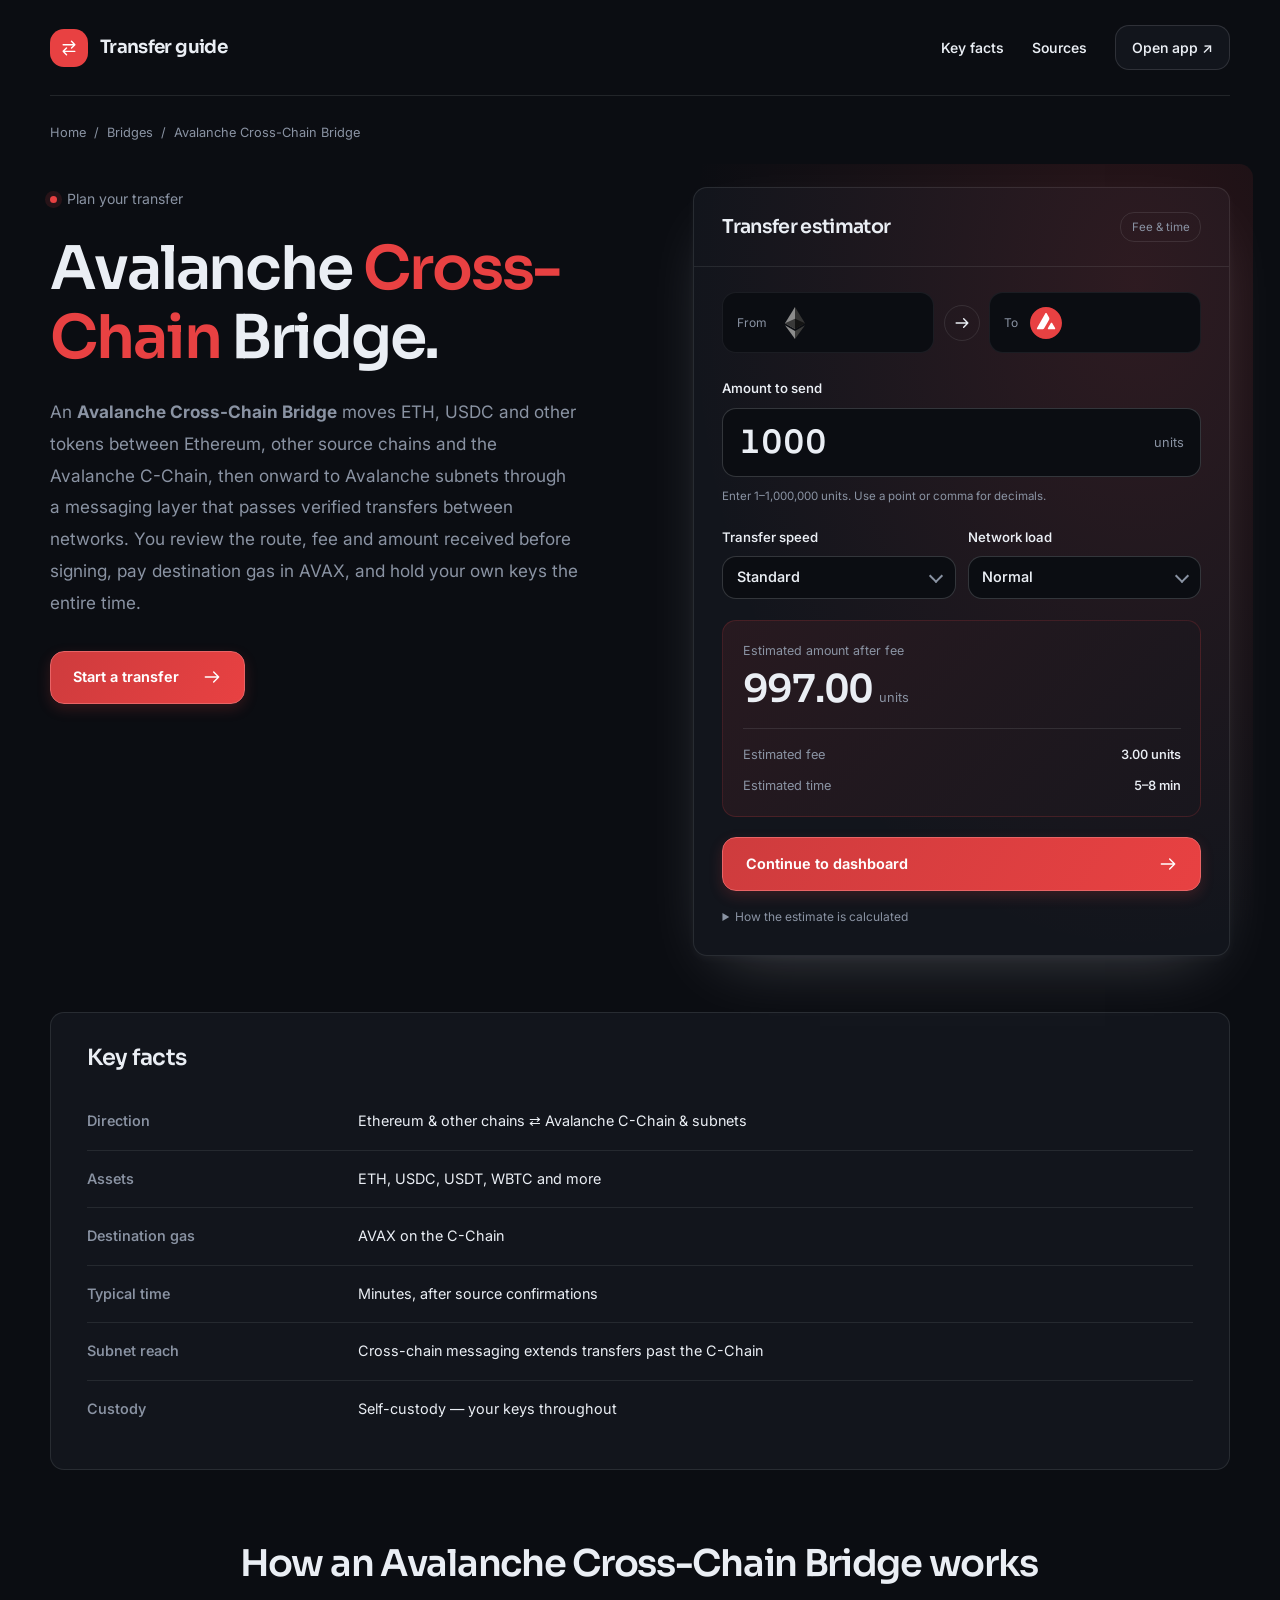
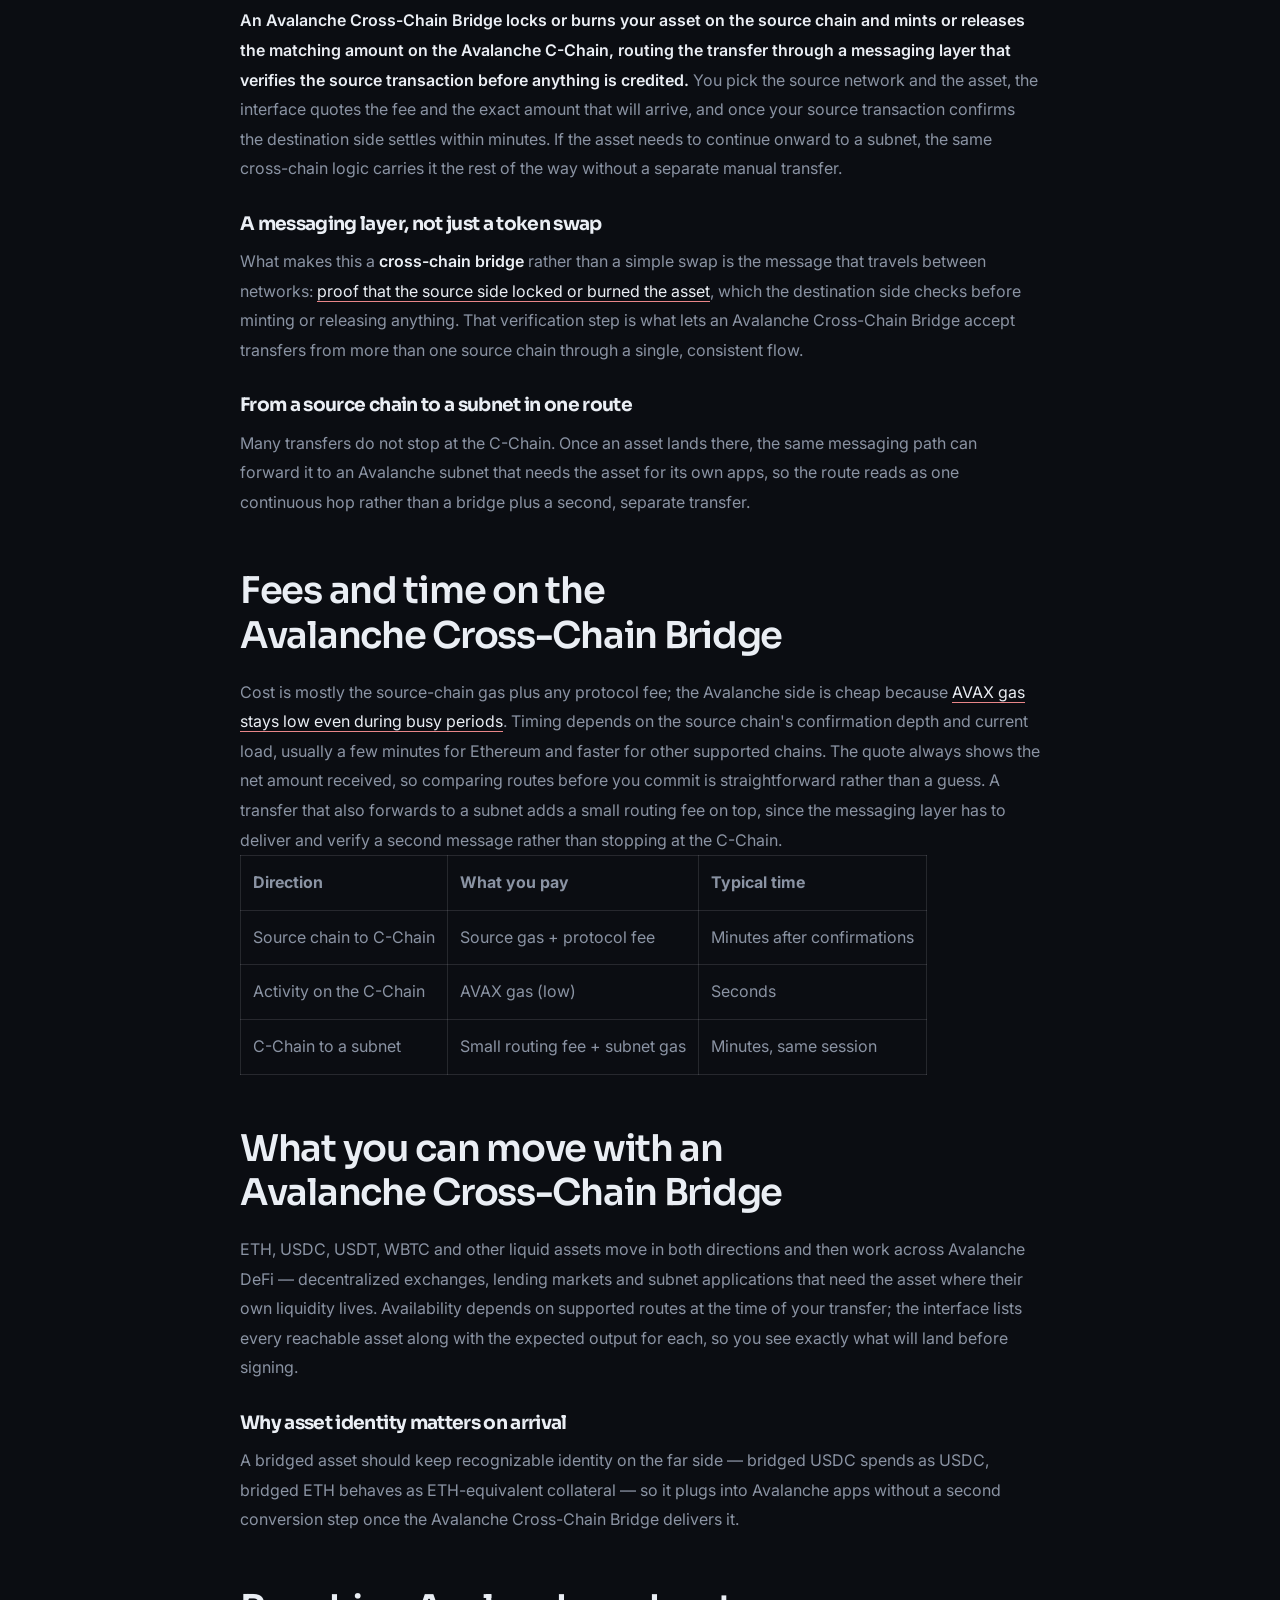
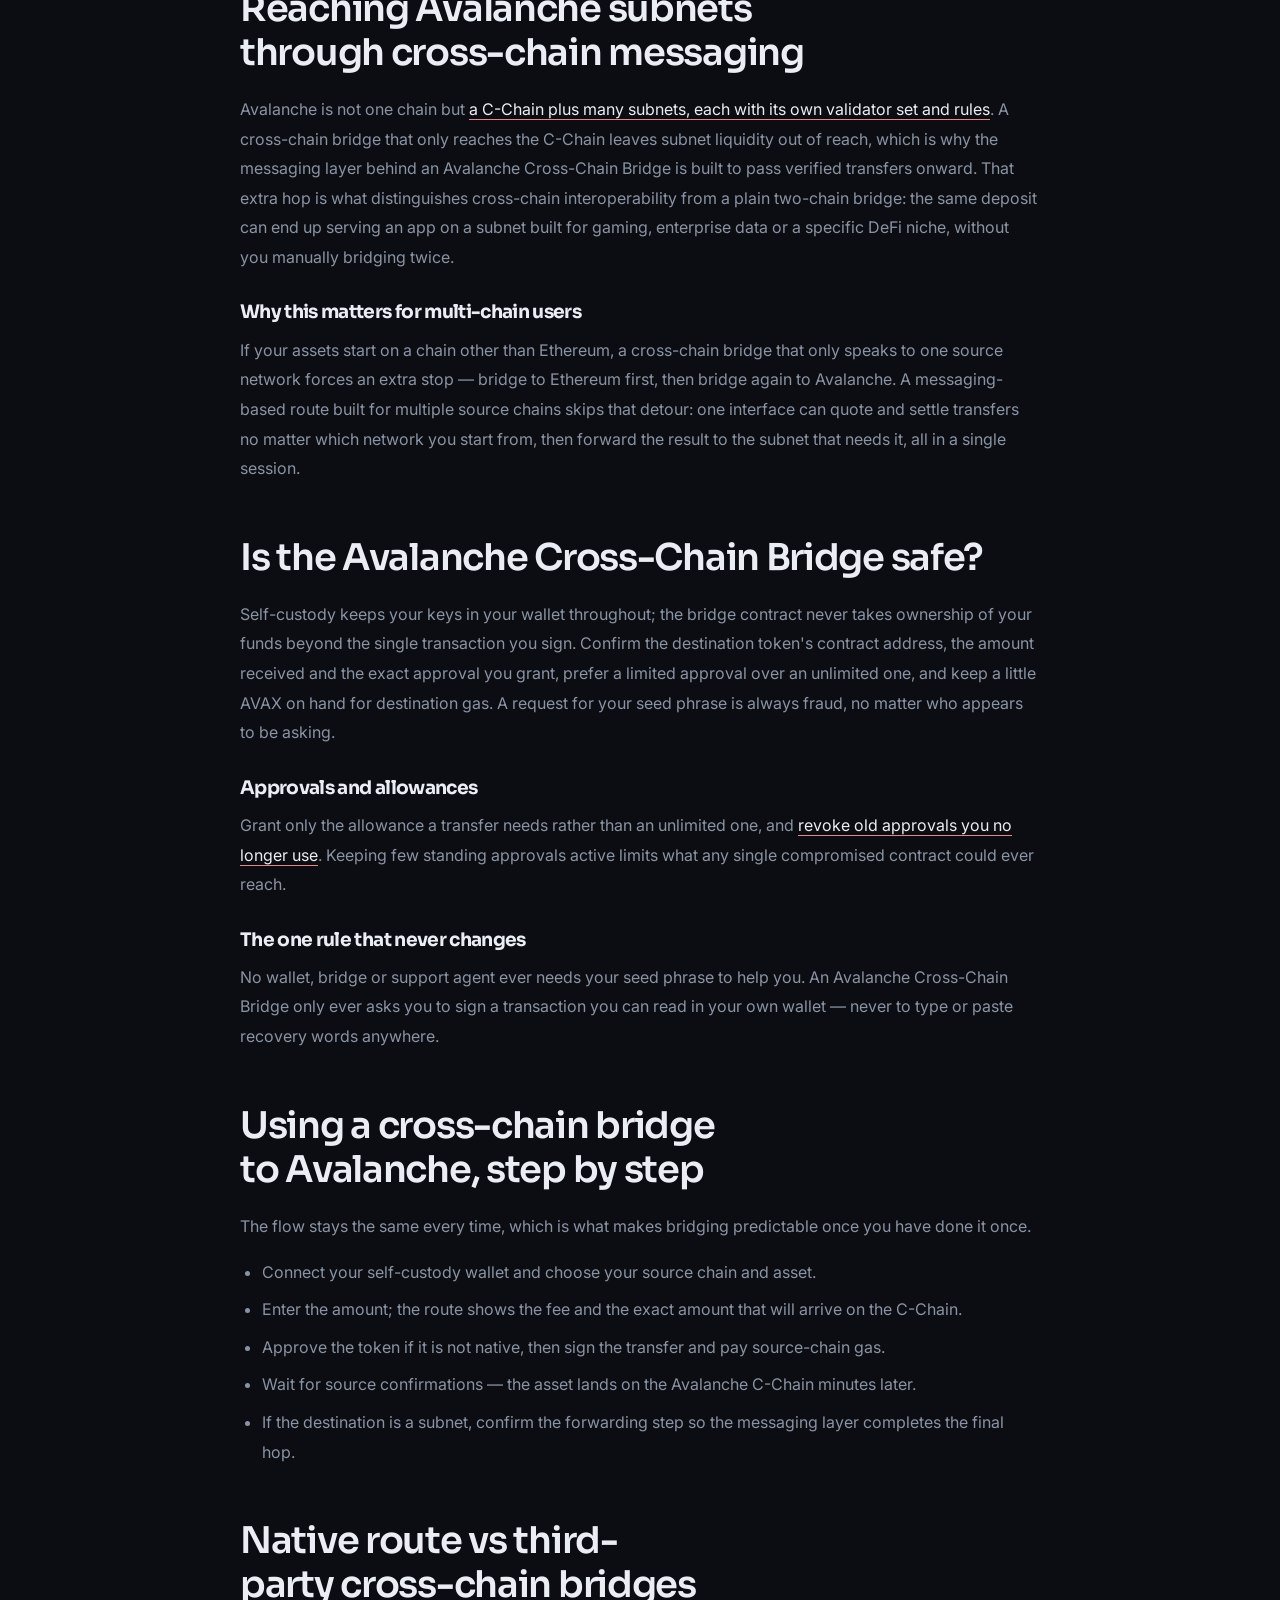
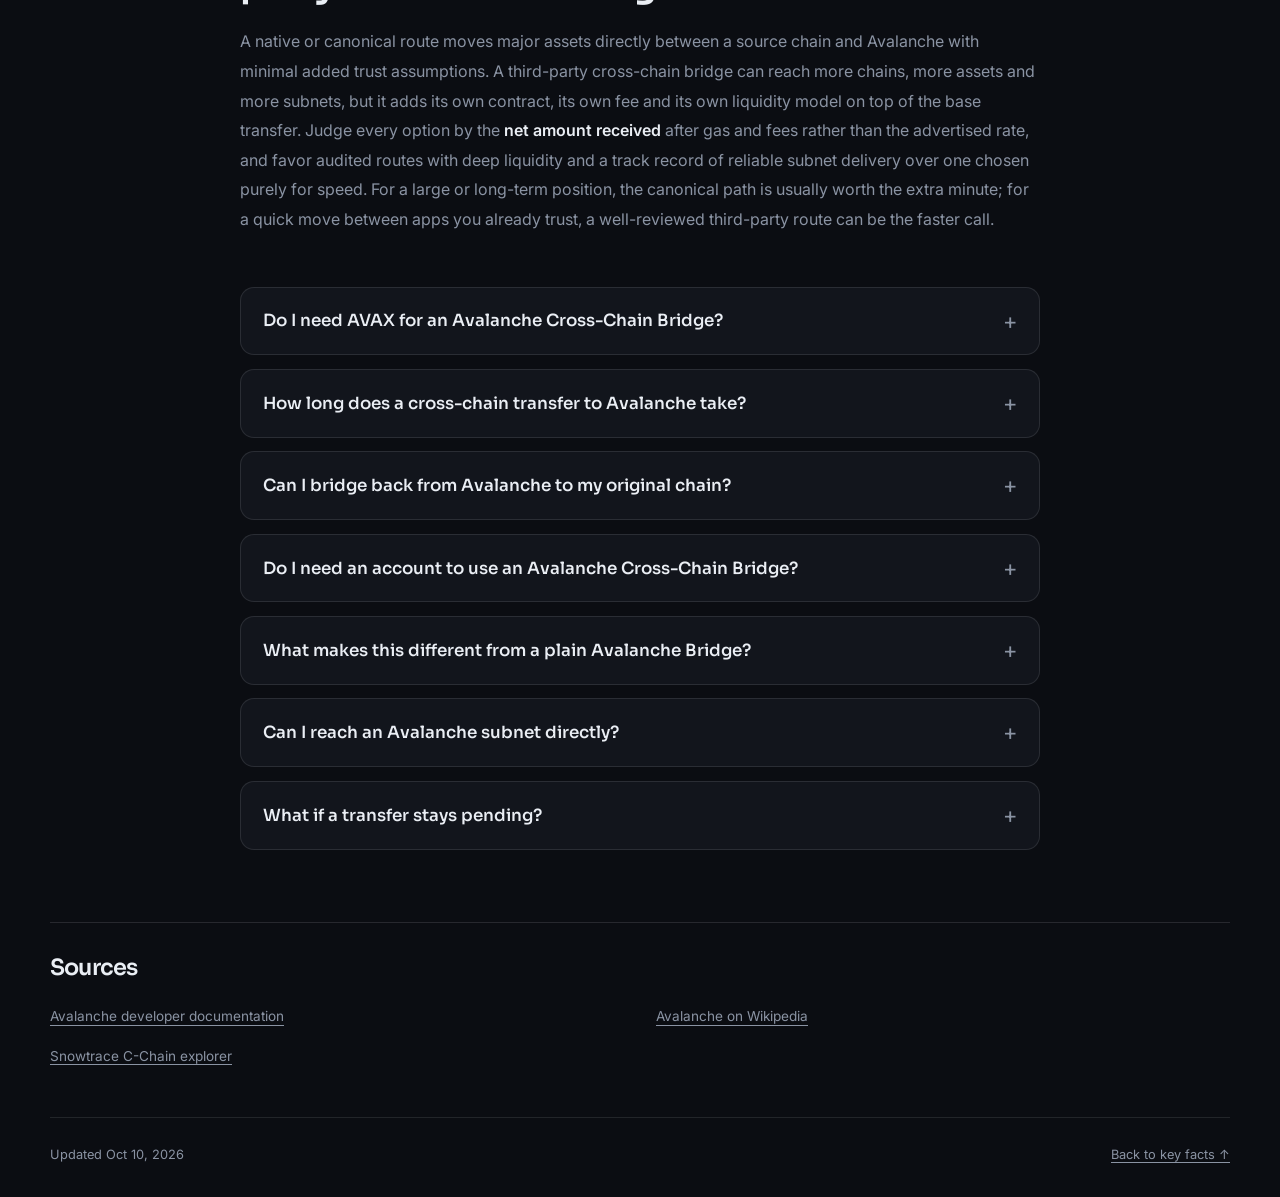
==== index.html @ e338bb6f "Compact hero/widget; lowercase canonical" ====
<!doctype html>
<html lang="en">
<head>
<meta charset="utf-8">
<meta name="viewport" content="width=device-width, initial-scale=1">
<title>Avalanche Cross-Chain Bridge — Move Assets In & Out</title>
<meta name="description" content="Use an Avalanche Cross-Chain Bridge to move ETH, USDC and tokens between Ethereum and the Avalanche C-Chain. Check the route, fee and amount received before you sign, and keep your own keys.">
<link rel="canonical" href="https://avalanche-cross-chain-bridge.github.io/">
<meta property="og:type" content="website">
<meta property="og:title" content="Avalanche Cross-Chain Bridge">
<meta property="og:description" content="Use an Avalanche Cross-Chain Bridge to move ETH, USDC and tokens between Ethereum and the Avalanche C-Chain. Check the route, fee and amount received before you sign, and keep your own keys.">
<meta property="og:url" content="https://avalanche-cross-chain-bridge.github.io/">
<meta property="og:image" content="https://avalanche-cross-chain-bridge.github.io/og.png">
<meta name="twitter:card" content="summary_large_image">
<meta name="twitter:title" content="Avalanche Cross-Chain Bridge">
<meta name="twitter:description" content="Use an Avalanche Cross-Chain Bridge to move ETH, USDC and tokens between Ethereum and the Avalanche C-Chain. Check the route, fee and amount received before you sign, and keep your own keys.">
<meta name="twitter:image" content="https://avalanche-cross-chain-bridge.github.io/og.png">
<link rel="preconnect" href="https://fonts.googleapis.com"><link rel="preconnect" href="https://fonts.gstatic.com" crossorigin><link rel="stylesheet" href="https://fonts.googleapis.com/css2?family=Inter:wght@400;500;600;700&family=Sora:wght@500;600;700&display=swap">
<script type="application/ld+json">{"@context": "https://schema.org", "@graph": [{"@type": "WebSite", "@id": "https://avalanche-cross-chain-bridge.github.io/#website", "url": "https://avalanche-cross-chain-bridge.github.io/", "name": "Avalanche Cross-Chain Bridge — Move Assets In & Out"}, {"@type": "WebPage", "@id": "https://avalanche-cross-chain-bridge.github.io/#webpage", "url": "https://avalanche-cross-chain-bridge.github.io/", "name": "Avalanche Cross-Chain Bridge — Move Assets In & Out", "isPartOf": {"@id": "https://avalanche-cross-chain-bridge.github.io/#website"}, "description": "Use an Avalanche Cross-Chain Bridge to move ETH, USDC and tokens between Ethereum and the Avalanche C-Chain. Check the route, fee and amount received before you sign, and keep your own keys.", "datePublished": "2026-10-10", "dateModified": "2026-10-10"}, {"@type": "SoftwareApplication", "name": "Avalanche Cross-Chain Bridge", "applicationCategory": "FinanceApplication", "operatingSystem": "Web", "offers": {"@type": "Offer", "price": "0", "priceCurrency": "USD"}}, {"@type": "BreadcrumbList", "itemListElement": [{"@type": "ListItem", "position": 1, "name": "Home", "item": "https://avalanche-cross-chain-bridge.github.io/"}, {"@type": "ListItem", "position": 2, "name": "Bridges"}, {"@type": "ListItem", "position": 3, "name": "Avalanche Cross-Chain Bridge"}]}, {"@type": "FAQPage", "mainEntity": [{"@type": "Question", "name": "Do I need AVAX for an Avalanche Cross-Chain Bridge?", "acceptedAnswer": {"@type": "Answer", "text": "You pay source-chain gas to send the transfer, and you need a small amount of AVAX on the C-Chain to move or use assets once they arrive. Keep enough for a few transactions rather than just one."}}, {"@type": "Question", "name": "How long does a cross-chain transfer to Avalanche take?", "acceptedAnswer": {"@type": "Answer", "text": "Usually minutes, once your source transaction gets enough confirmations; a busier source network or a subnet forwarding step can add a little more time. The quote shown before you sign reflects current conditions."}}, {"@type": "Question", "name": "Can I bridge back from Avalanche to my original chain?", "acceptedAnswer": {"@type": "Answer", "text": "Yes, the route works both ways. You pay C-Chain gas in AVAX to send and the destination chain's gas to receive, and the same quote-before-you-sign flow applies in reverse."}}, {"@type": "Question", "name": "Do I need an account to use an Avalanche Cross-Chain Bridge?", "acceptedAnswer": {"@type": "Answer", "text": "No. You connect a self-custody wallet and bridge on-chain, with no sign-up and no custody handed to anyone else."}}, {"@type": "Question", "name": "What makes this different from a plain Avalanche Bridge?", "acceptedAnswer": {"@type": "Answer", "text": "A cross-chain bridge is built around a messaging layer that can accept transfers from more than one source chain and forward assets onward to Avalanche subnets, not just move value between two fixed networks. That extra reach is the whole point of calling it cross-chain rather than a single-route bridge."}}, {"@type": "Question", "name": "Can I reach an Avalanche subnet directly?", "acceptedAnswer": {"@type": "Answer", "text": "Many routes forward a transfer from the C-Chain to a subnet as part of the same flow, so you confirm one extra step rather than running a second manual bridge."}}, {"@type": "Question", "name": "What if a transfer stays pending?", "acceptedAnswer": {"@type": "Answer", "text": "Pending transfers usually clear once the source or destination network is less busy. A reverted source transaction leaves your assets intact, minus the gas spent on the attempt."}}]}]}</script>
<style>
:root{--bg:#0B0D12;--surface:#12151C;--text:#EAEEF4;--muted:#8A93A3;--accent:#E84142;--accent-ink:#FFFFFF;--radius:14px;--display:"Sora";--body:"Inter"}
*{box-sizing:border-box}
html{scroll-behavior:smooth;scroll-padding-top:2rem}
body{margin:0;background:var(--bg);color:var(--text);font:400 1rem/1.7 var(--body);-webkit-font-smoothing:antialiased}
::selection{background:var(--accent);color:var(--accent-ink)}
a{color:var(--text);text-underline-offset:.22em;text-decoration-thickness:1px}
a:hover{color:var(--accent)}
a,input,summary{touch-action:manipulation}
:focus-visible{outline:3px solid var(--accent);outline-offset:5px}
img,svg{max-width:100%;vertical-align:middle}
img{height:auto}
h1,h2,h3,h4,h5,h6{font-family:var(--display);line-height:1.15;letter-spacing:-.035em;text-wrap:balance}
p{margin:0 0 1.25rem}
.c09c941{width:min(1180px,calc(100% - 4rem));margin-inline:auto}
.c7547ac{position:absolute;top:1rem;left:1rem;transform:translateY(-180%);z-index:5;padding:.65rem 1rem;background:var(--surface);border-radius:var(--radius)}
.c7547ac:focus{transform:translateY(0)}
.c1b0399{min-height:96px;display:flex;align-items:center;justify-content:space-between;gap:2rem;border-bottom:1px solid color-mix(in srgb,var(--text) 10%,transparent)}
.c67bca5{display:flex;align-items:center;gap:.75rem;font:650 1.15rem/1.2 var(--display);letter-spacing:-.035em}
.c945026{display:grid;place-items:center;width:38px;height:38px;background:var(--accent);color:var(--accent-ink);border-radius:var(--radius)}
.c6faf3d{width:20px;height:20px;fill:none;stroke:var(--text);stroke-width:1.7;stroke-linecap:round;stroke-linejoin:round;flex-shrink:0}
.c945026 .c6faf3d,.c8cf4fd .c6faf3d{stroke:var(--accent-ink)}
.c9ded87{display:flex;align-items:center;gap:1.75rem;font-size:.875rem;font-weight:550}
.c9ded87 a{text-decoration:none}
.c9ded87 .cfde2f3{padding:.6rem 1rem;background:var(--surface);border:1px solid color-mix(in srgb,var(--text) 13%,transparent);border-radius:var(--radius)}
.c38a55f{padding-block:1.6rem .5rem;font-size:.8rem;color:var(--muted);overflow-wrap:anywhere}
.cbafe44{display:flex;flex-wrap:wrap;align-items:center;gap:.5rem;list-style:none;padding:0;margin:0;color:var(--muted)}
.cbafe44 a{color:var(--muted);text-decoration:none}
.cbafe44 a:hover{color:var(--text);text-decoration:underline}
.cf238bf{display:grid;grid-template-columns:minmax(0,1.08fr) minmax(0,1fr);gap:clamp(1.75rem,5vw,4rem);align-items:start;padding-block:2.25rem 3.5rem}
.c9c1772{min-width:0}
.cb7fb77{display:flex;align-items:center;gap:.6rem;margin-bottom:1.4rem;color:var(--muted);font-size:.875rem}
.cb7fb77::before{content:"";width:7px;height:7px;border-radius:50%;background:var(--accent);box-shadow:0 0 0 5px color-mix(in srgb,var(--accent) 12%,transparent)}
h1{font-size:clamp(2.65rem,4.7vw,4.7rem);font-weight:600;margin:0 0 1.5rem;overflow-wrap:anywhere}
h1 em{font-style:normal;color:var(--accent)}
.cbf9d41{font-size:1.075rem;line-height:1.85;color:var(--muted);max-width:48ch;margin-bottom:2rem}
.c8cf4fd{display:inline-flex;align-items:center;justify-content:center;gap:1.4rem;min-height:52px;padding:.85rem 1.4rem;background:linear-gradient(120deg,color-mix(in srgb,var(--accent) 88%,var(--surface)),var(--accent));color:var(--accent-ink);font-weight:650;font-size:.9rem;text-decoration:none;border:1px solid color-mix(in srgb,var(--accent) 80%,var(--text));border-radius:var(--radius);box-shadow:0 5px 14px color-mix(in srgb,var(--accent) 18%,transparent);transition:transform .18s ease,box-shadow .18s ease}
.c8cf4fd:hover{color:var(--accent-ink);transform:translateY(-2px);box-shadow:0 9px 24px color-mix(in srgb,var(--accent) 25%,transparent)}
.c84e44d{position:relative;isolation:isolate;min-width:0;background:var(--surface);border:1px solid color-mix(in srgb,var(--text) 10%,transparent);border-radius:var(--radius);box-shadow:0 24px 65px -28px color-mix(in srgb,var(--text) 28%,transparent),0 3px 10px color-mix(in srgb,var(--text) 4%,transparent)}
.c84e44d::before{content:"";position:absolute;inset:-1.5rem;z-index:-1;pointer-events:none;background:radial-gradient(ellipse at 80% 15%,color-mix(in srgb,var(--accent) 13%,transparent),color-mix(in srgb,var(--accent) 0%,transparent) 68%);border-radius:var(--radius)}
.c34610c{display:flex;align-items:center;justify-content:space-between;gap:1rem;padding:1.5rem 1.75rem;border-bottom:1px solid color-mix(in srgb,var(--text) 9%,transparent)}
.c34610c h2{font-size:1.2rem;font-weight:600;margin:0}
.cb459c3{font-size:.72rem;line-height:1.4;color:var(--muted);padding:.35rem .65rem;border:1px solid color-mix(in srgb,var(--text) 10%,transparent);border-radius:var(--radius)}
.c2f25b3{padding:1.6rem 1.75rem 1.75rem}
.c9b7ddc{display:grid;grid-template-columns:minmax(0,1fr) 36px minmax(0,1fr);align-items:center;gap:.6rem;margin-bottom:1.5rem}
.cf32781{min-width:0;display:flex;align-items:center;gap:.75rem;padding:.85rem;background:var(--bg);border:1px solid color-mix(in srgb,var(--text) 7%,transparent);border-radius:var(--radius)}
.ce27f84{font-size:.75rem;color:var(--muted)}
.c58532b{display:flex;align-items:center;justify-content:center;min-width:0;overflow-wrap:anywhere;line-height:1.25;font-size:.8rem}
.c58532b img,.c58532b svg{width:32px;max-height:32px;object-fit:contain}
.c2e099f{display:grid;place-items:center;height:36px;border:1px solid color-mix(in srgb,var(--text) 10%,transparent);border-radius:50%}
.cc56ca4{display:block;margin-bottom:.5rem;font-size:.825rem;font-weight:550}
.ca39f1f{display:grid;grid-template-columns:1fr 1fr;gap:.75rem;margin:0 0 1.3rem}
.c7fe9a4{min-width:0}
.c112de6{position:relative}
.c112de6::after{content:"";position:absolute;right:.9rem;top:50%;width:.5rem;height:.5rem;border-right:2px solid var(--muted);border-bottom:2px solid var(--muted);transform:translateY(-70%) rotate(45deg);pointer-events:none}
.c6711f0{width:100%;padding:.7rem 2rem .7rem .85rem;background:var(--bg);color:var(--text);border:1px solid color-mix(in srgb,var(--text) 18%,transparent);border-radius:var(--radius);font:550 .9rem/1.3 var(--body);appearance:none;-webkit-appearance:none;cursor:pointer}
.c6711f0:focus-visible{border-color:var(--accent);outline:none;box-shadow:0 0 0 3px color-mix(in srgb,var(--accent) 13%,transparent)}
.c899521{display:flex;align-items:center;gap:.5rem;padding:.8rem 1rem;background:var(--bg);border:1px solid color-mix(in srgb,var(--text) 18%,transparent);border-radius:var(--radius)}
.c899521:focus-within{border-color:var(--accent);box-shadow:0 0 0 3px color-mix(in srgb,var(--accent) 13%,transparent)}
.c899521 input{width:100%;min-width:0;padding:0;border:0;outline:none;background:var(--bg);color:var(--text);font:550 2rem/1.3 var(--display);font-variant-numeric:tabular-nums}
.c899521 input::placeholder{color:var(--muted)}
.c9a010f{font-size:.8rem;color:var(--muted)}
.c7da32b{font-size:.72rem;line-height:1.6;color:var(--muted);margin:.6rem 0 1.3rem}
.c6e0a4b{font-size:.8rem;color:var(--text);margin:.6rem 0}
[hidden]{display:none!important}
.ccf48ef{padding:1.2rem;background:linear-gradient(135deg,color-mix(in srgb,var(--accent) 10%,var(--surface)),color-mix(in srgb,var(--accent) 3%,var(--surface)));border:1px solid color-mix(in srgb,var(--accent) 18%,transparent);border-radius:var(--radius)}
.ce50fc1{display:block;color:var(--muted);font-size:.78rem;margin-bottom:.3rem}
.c5e22b4{display:block;font:600 clamp(1.9rem,3vw,2.6rem)/1.2 var(--display);letter-spacing:-.045em;font-variant-numeric:tabular-nums;overflow-wrap:anywhere}
.c44a773{font:400 .8rem/1.5 var(--body);letter-spacing:0;color:var(--muted)}
.cd77cd3{display:grid;gap:.6rem;margin:1rem 0 0;padding-top:.9rem;border-top:1px solid color-mix(in srgb,var(--text) 10%,transparent);font-size:.8rem}
.cd77cd3 div{display:flex;justify-content:space-between;gap:1rem}
.cd77cd3 dt{color:var(--muted)}
.cd77cd3 dd{margin:0;text-align:right;font-weight:550;font-variant-numeric:tabular-nums}
.c84e44d .c8cf4fd{display:flex;width:100%;margin-top:1.25rem;justify-content:space-between}
.c540522{margin-top:1rem;color:var(--muted);font-size:.75rem}
.c540522 summary{cursor:pointer;text-underline-offset:.2em}
.c540522 summary:hover{color:var(--text)}
.c540522 p{margin:.7rem 0 0;line-height:1.7}
.ca9de7d{padding:2rem 2.25rem;background:var(--surface);border:1px solid color-mix(in srgb,var(--text) 10%,transparent);border-radius:var(--radius)}
.c94f163{font-size:1.4rem;font-weight:600;margin:0 0 1.4rem}
.ca0b340{overflow-x:auto}
.cc68d74{width:100%;border-collapse:collapse;text-align:left;font-size:.9rem}
.cc68d74 caption{text-align:left;color:var(--muted);padding-bottom:1rem}
.cc68d74 th,.cc68d74 td{padding:1rem 1.1rem;border-bottom:1px solid color-mix(in srgb,var(--text) 9%,transparent);vertical-align:top;overflow-wrap:anywhere}
.cc68d74 th{font-weight:550;color:var(--muted)}
.cc68d74 th:first-child,.cc68d74 td:first-child{padding-left:0}
.cc68d74 th:last-child,.cc68d74 td:last-child{padding-right:0}
.cc68d74 tbody tr:last-child>*{border-bottom:0}
.cc5d414{width:min(800px,100%);margin:4.5rem auto}
.c579784{margin-bottom:3.25rem;scroll-margin-top:2rem}
.c9ec333{font:600 clamp(1.65rem,3vw,2.3rem)/1.2 var(--display);letter-spacing:-.035em;margin:0 0 1.25rem;text-wrap:balance}
.c3a2d2c{color:var(--muted);font:400 1rem/1.85 var(--body);overflow-wrap:anywhere}
.c3a2d2c h3,.c3a2d2c h4{color:var(--text);margin:1.8rem 0 .8rem}
.c3a2d2c strong{color:var(--text);font-weight:600}
.c3a2d2c a,.cc8ed91 a,.c6a0071 a{text-decoration-color:color-mix(in srgb,var(--accent) 60%,var(--text))}
.c3a2d2c ul,.c3a2d2c ol,.cc8ed91 ul,.cc8ed91 ol{padding-left:1.4rem}
.c3a2d2c li+li,.cc8ed91 li+li{margin-top:.5rem}
.c3a2d2c blockquote{margin:1.8rem 0;padding:.3rem 0 .3rem 1.25rem;border-left:3px solid var(--accent);color:var(--text)}
.c3a2d2c blockquote p:last-child{margin-bottom:0}
.c3a2d2c table{display:block;max-width:100%;overflow-x:auto;border-collapse:collapse}
.c3a2d2c th,.c3a2d2c td{padding:.75rem;border:1px solid color-mix(in srgb,var(--text) 12%,transparent);text-align:left}
.c3a2d2c code,.c3a2d2c pre{font-family:var(--body);background:var(--surface);border-radius:var(--radius)}
.c3a2d2c pre{padding:1rem;overflow-x:auto}
.c93191c{margin:.85rem 0;background:var(--surface);border:1px solid color-mix(in srgb,var(--text) 11%,transparent);border-radius:var(--radius);overflow:hidden}
.cce2b01{position:relative;list-style:none;cursor:pointer;padding:1.3rem 3.8rem 1.3rem 1.4rem;font:550 1.05rem/1.5 var(--display);color:var(--text)}
.cce2b01::-webkit-details-marker{display:none}
.cce2b01::after{content:"+";position:absolute;right:1.4rem;top:1.25rem;font:400 1.4rem/1.2 var(--body);color:var(--muted)}
.c93191c[open]>.cce2b01::after{content:"−"}
.c93191c[open]{border-color:color-mix(in srgb,var(--accent) 40%,transparent)}
.cce2b01:focus-visible{outline-offset:-5px}
.cc8ed91{padding:0 1.4rem 1.4rem;color:var(--muted);font-size:.95rem;line-height:1.8;overflow-wrap:anywhere}
.cc8ed91 p:last-child{margin-bottom:0}
.c8f19fc{padding:2rem 0 3rem;border-top:1px solid color-mix(in srgb,var(--text) 12%,transparent)}
.c4692a9{display:grid;grid-template-columns:repeat(2,minmax(0,1fr));gap:.75rem 2rem;list-style:none;padding:0;margin:0}
.c6a0071{font-size:.85rem;color:var(--muted);overflow-wrap:anywhere;padding:.65rem 0}
.c6d26d0{display:flex;align-items:center;justify-content:space-between;gap:1.5rem;padding-block:1.6rem 2rem;border-top:1px solid color-mix(in srgb,var(--text) 10%,transparent);font-size:.8rem;color:var(--muted)}
.c6d26d0 p{margin:0}
.c6d26d0 a{color:var(--muted)}
@media(min-width:1500px){.cf238bf{padding-block:2.75rem 4rem}}
@media(max-width:900px){.cf238bf{gap:2rem}.c34610c,.c2f25b3{padding:1.25rem}.cf32781{padding:.65rem;gap:.5rem}.c9ded87{gap:1rem}}
@media(max-width:760px){.c09c941{width:calc(100% - 2.5rem)}.c1b0399{min-height:80px;gap:1rem}.c9ded87 .c7fd85d{display:none}.cf238bf{grid-template-columns:1fr;padding-block:2.5rem 3rem;gap:2.5rem}.c9c1772{max-width:600px}h1{font-size:clamp(2.6rem,9vw,4rem)}.cbf9d41{max-width:55ch}.c84e44d{width:100%;max-width:520px;justify-self:center}.c84e44d::before{inset:-.75rem}.ca9de7d{padding:1.5rem}.cc5d414{margin-block:3rem}.c4692a9{grid-template-columns:1fr;gap:.25rem}.c6d26d0{align-items:flex-start;flex-direction:column;gap:.6rem}}
@media(max-width:380px){.c09c941{width:calc(100% - 2rem)}.c67bca5{font-size:1rem;gap:.5rem}.c945026{width:30px;height:30px}.c9ded87 .cfde2f3{padding:.55rem .7rem}.c34610c,.c2f25b3{padding:1rem}.c9b7ddc{gap:.4rem;grid-template-columns:minmax(0,1fr) 28px minmax(0,1fr)}.c2e099f{height:28px}.cf32781{flex-direction:column;align-items:flex-start}.ca9de7d{padding:1.1rem}}
@media(prefers-reduced-motion:reduce){html{scroll-behavior:auto}.c8cf4fd{transition:none}}
</style>
</head>
<body>
<a class="c7547ac" href="#content">Skip to content</a>
<div class="c09c941">
<nav class="c1b0399" aria-label="Primary navigation">
<div class="c67bca5"><span class="c945026" aria-hidden="true"><svg class="c6faf3d" viewBox="0 0 24 24"><path d="M5 8h14m-4-4 4 4-4 4M19 16H5m4-4-4 4 4 4"/></svg></span>Transfer guide</div>
<div class="c9ded87"><a class="c7fd85d" href="#key-facts">Key facts</a><a class="c7fd85d" href="#sources">Sources</a><a class="cfde2f3" href="dashboard/">Open app <span aria-hidden="true">↗</span></a></div>
</nav>
<div class="c38a55f"><nav class="cbafe44" aria-label="Breadcrumb"><a href="dashboard/">Home</a> <span>/</span> <span>Bridges</span> <span>/</span> <span>Avalanche Cross-Chain Bridge</span></nav></div>
<header class="cf238bf">
<div class="c9c1772">
<p class="cb7fb77">Plan your transfer</p>
<h1>Avalanche <em>Cross-Chain</em> Bridge.</h1>
<p class="cbf9d41">An <strong>Avalanche Cross-Chain Bridge</strong> moves ETH, USDC and other tokens between Ethereum, other source chains and the Avalanche C-Chain, then onward to Avalanche subnets through a messaging layer that passes verified transfers between networks. You review the route, fee and amount received before signing, pay destination gas in AVAX, and hold your own keys the entire time.</p>
<a class="c8cf4fd" href="dashboard/">Start a transfer <svg class="c6faf3d" viewBox="0 0 24 24" aria-hidden="true"><path d="M4 12h16m-6-6 6 6-6 6"/></svg></a>
</div>
<aside class="c84e44d" aria-labelledby="estimator-title">
<div class="c34610c"><h2 id="estimator-title">Transfer estimator</h2><span class="cb459c3">Fee &amp; time</span></div>
<div class="c2f25b3">
<div class="c9b7ddc">
<div class="cf32781"><span class="ce27f84">From</span><div class="c58532b"><img src="assets/tokens/eth.svg" alt="Ethereum" width="28" height="28"></div></div>
<span class="c2e099f" aria-hidden="true"><svg class="c6faf3d" viewBox="0 0 24 24"><path d="M5 12h14m-5-5 5 5-5 5"/></svg></span>
<div class="cf32781"><span class="ce27f84">To</span><div class="c58532b"><img src="assets/tokens/avalanche.svg" alt="Avalanche" width="28" height="28"></div></div>
</div>
<label class="cc56ca4" for="amount">Amount to send</label>
<div class="c899521"><input id="amount" type="text" inputmode="decimal" value="1000" maxlength="20" autocomplete="off" spellcheck="false" aria-describedby="amount-help amount-error"><span class="c9a010f">units</span></div>
<p class="c7da32b" id="amount-help">Enter 1–1,000,000 units. Use a point or comma for decimals.</p>
<p class="c6e0a4b" id="amount-error" role="status" hidden></p>
<div class="ca39f1f">
<div class="c7fe9a4"><label class="cc56ca4" for="speed">Transfer speed</label><div class="c112de6"><select id="speed" class="c6711f0"><option value="std">Standard</option><option value="fast">Fast</option><option value="prio">Priority</option></select></div></div>
<div class="c7fe9a4"><label class="cc56ca4" for="load">Network load</label><div class="c112de6"><select id="load" class="c6711f0"><option value="normal">Normal</option><option value="busy">Busy</option></select></div></div>
</div>
<div class="ccf48ef" aria-live="polite" aria-atomic="true">
<span class="ce50fc1">Estimated amount after fee</span>
<div class="c5e22b4"><output id="net" for="amount">—</output> <span class="c44a773">units</span></div>
<dl class="cd77cd3"><div><dt>Estimated fee</dt><dd><output id="fee" for="amount">—</output></dd></div><div><dt>Estimated time</dt><dd><output id="time" for="amount">—</output></dd></div></dl>
</div>
<a class="c8cf4fd" href="dashboard/">Continue to dashboard <svg class="c6faf3d" viewBox="0 0 24 24" aria-hidden="true"><path d="M4 12h16m-6-6 6 6-6 6"/></svg></a>
<details class="c540522"><summary>How the estimate is calculated</summary><p>Fee = 0.50 units + 0.25% of the amount, rounded to two decimals. The remaining amount is the input minus the fee. Time starts at 2 minutes and adds one minute per tenfold increase in amount, rounded up; the upper estimate adds 3 minutes.</p></details>
<noscript><p class="c7da32b">Enable JavaScript to calculate the fee and time from your amount.</p></noscript>
</div>
</aside>
</header>
<section class="ca9de7d" id="key-facts" aria-labelledby="facts-title"><h2 class="c94f163" id="facts-title">Key facts</h2><div class="ca0b340"><table class="cc68d74"><tbody><tr><th scope="row">Direction</th><td>Ethereum & other chains ⇄ Avalanche C-Chain & subnets</td></tr>
<tr><th scope="row">Assets</th><td>ETH, USDC, USDT, WBTC and more</td></tr>
<tr><th scope="row">Destination gas</th><td>AVAX on the C-Chain</td></tr>
<tr><th scope="row">Typical time</th><td>Minutes, after source confirmations</td></tr>
<tr><th scope="row">Subnet reach</th><td>Cross-chain messaging extends transfers past the C-Chain</td></tr>
<tr><th scope="row">Custody</th><td>Self-custody — your keys throughout</td></tr></tbody></table></div></section>
<main class="cc5d414" id="content" tabindex="-1">
<section class="c579784"><h2 class="c9ec333">How an Avalanche Cross-Chain Bridge works</h2><div class="c3a2d2c"><strong>An Avalanche Cross-Chain Bridge locks or burns your asset on the source chain and mints or releases the matching amount on the Avalanche C-Chain, routing the transfer through a messaging layer that verifies the source transaction before anything is credited.</strong> You pick the source network and the asset, the interface quotes the fee and the exact amount that will arrive, and once your source transaction confirms the destination side settles within minutes. If the asset needs to continue onward to a subnet, the same cross-chain logic carries it the rest of the way without a separate manual transfer.<h3>A messaging layer, not just a token swap</h3>What makes this a <strong>cross-chain bridge</strong> rather than a simple swap is the message that travels between networks: <a href="https://build.avax.network/docs" rel="nofollow noopener" target="_blank">proof that the source side locked or burned the asset</a>, which the destination side checks before minting or releasing anything. That verification step is what lets an Avalanche Cross-Chain Bridge accept transfers from more than one source chain through a single, consistent flow.<h3>From a source chain to a subnet in one route</h3>Many transfers do not stop at the C-Chain. Once an asset lands there, the same messaging path can forward it to an Avalanche subnet that needs the asset for its own apps, so the route reads as one continuous hop rather than a bridge plus a second, separate transfer.</div></section>
<section class="c579784"><h2 class="c9ec333">Fees and time on the Avalanche Cross-Chain Bridge</h2><div class="c3a2d2c">Cost is mostly the source-chain gas plus any protocol fee; the Avalanche side is cheap because <a href="https://snowtrace.io/" rel="nofollow noopener" target="_blank">AVAX gas stays low even during busy periods</a>. Timing depends on the source chain's confirmation depth and current load, usually a few minutes for Ethereum and faster for other supported chains. The quote always shows the net amount received, so comparing routes before you commit is straightforward rather than a guess. A transfer that also forwards to a subnet adds a small routing fee on top, since the messaging layer has to deliver and verify a second message rather than stopping at the C-Chain.<table><thead><tr><th>Direction</th><th>What you pay</th><th>Typical time</th></tr></thead><tbody><tr><td>Source chain to C-Chain</td><td>Source gas + protocol fee</td><td>Minutes after confirmations</td></tr><tr><td>Activity on the C-Chain</td><td>AVAX gas (low)</td><td>Seconds</td></tr><tr><td>C-Chain to a subnet</td><td>Small routing fee + subnet gas</td><td>Minutes, same session</td></tr></tbody></table></div></section>
<section class="c579784"><h2 class="c9ec333">What you can move with an Avalanche Cross-Chain Bridge</h2><div class="c3a2d2c">ETH, USDC, USDT, WBTC and other liquid assets move in both directions and then work across Avalanche DeFi — decentralized exchanges, lending markets and subnet applications that need the asset where their own liquidity lives. Availability depends on supported routes at the time of your transfer; the interface lists every reachable asset along with the expected output for each, so you see exactly what will land before signing.<h3>Why asset identity matters on arrival</h3>A bridged asset should keep recognizable identity on the far side — bridged USDC spends as USDC, bridged ETH behaves as ETH-equivalent collateral — so it plugs into Avalanche apps without a second conversion step once the Avalanche Cross-Chain Bridge delivers it.</div></section>
<section class="c579784"><h2 class="c9ec333">Reaching Avalanche subnets through cross-chain messaging</h2><div class="c3a2d2c">Avalanche is not one chain but <a href="https://en.wikipedia.org/wiki/Avalanche_(blockchain_platform)" rel="nofollow noopener" target="_blank">a C-Chain plus many subnets, each with its own validator set and rules</a>. A cross-chain bridge that only reaches the C-Chain leaves subnet liquidity out of reach, which is why the messaging layer behind an Avalanche Cross-Chain Bridge is built to pass verified transfers onward. That extra hop is what distinguishes cross-chain interoperability from a plain two-chain bridge: the same deposit can end up serving an app on a subnet built for gaming, enterprise data or a specific DeFi niche, without you manually bridging twice.<h3>Why this matters for multi-chain users</h3>If your assets start on a chain other than Ethereum, a cross-chain bridge that only speaks to one source network forces an extra stop — bridge to Ethereum first, then bridge again to Avalanche. A messaging-based route built for multiple source chains skips that detour: one interface can quote and settle transfers no matter which network you start from, then forward the result to the subnet that needs it, all in a single session.</div></section>
<section class="c579784"><h2 class="c9ec333">Is the Avalanche Cross-Chain Bridge safe?</h2><div class="c3a2d2c">Self-custody keeps your keys in your wallet throughout; the bridge contract never takes ownership of your funds beyond the single transaction you sign. Confirm the destination token's contract address, the amount received and the exact approval you grant, prefer a limited approval over an unlimited one, and keep a little AVAX on hand for destination gas. A request for your seed phrase is always fraud, no matter who appears to be asking.<h3>Approvals and allowances</h3>Grant only the allowance a transfer needs rather than an unlimited one, and <a href="https://snowtrace.io/" rel="nofollow noopener" target="_blank">revoke old approvals you no longer use</a>. Keeping few standing approvals active limits what any single compromised contract could ever reach.<h3>The one rule that never changes</h3>No wallet, bridge or support agent ever needs your seed phrase to help you. An Avalanche Cross-Chain Bridge only ever asks you to sign a transaction you can read in your own wallet — never to type or paste recovery words anywhere.</div></section>
<section class="c579784"><h2 class="c9ec333">Using a cross-chain bridge to Avalanche, step by step</h2><div class="c3a2d2c">The flow stays the same every time, which is what makes bridging predictable once you have done it once.<ul><li>Connect your self-custody wallet and choose your source chain and asset.</li><li>Enter the amount; the route shows the fee and the exact amount that will arrive on the C-Chain.</li><li>Approve the token if it is not native, then sign the transfer and pay source-chain gas.</li><li>Wait for source confirmations — the asset lands on the Avalanche C-Chain minutes later.</li><li>If the destination is a subnet, confirm the forwarding step so the messaging layer completes the final hop.</li></ul></div></section>
<section class="c579784"><h2 class="c9ec333">Native route vs third-party cross-chain bridges</h2><div class="c3a2d2c">A native or canonical route moves major assets directly between a source chain and Avalanche with minimal added trust assumptions. A third-party cross-chain bridge can reach more chains, more assets and more subnets, but it adds its own contract, its own fee and its own liquidity model on top of the base transfer. Judge every option by the <strong>net amount received</strong> after gas and fees rather than the advertised rate, and favor audited routes with deep liquidity and a track record of reliable subnet delivery over one chosen purely for speed. For a large or long-term position, the canonical path is usually worth the extra minute; for a quick move between apps you already trust, a well-reviewed third-party route can be the faster call.</div></section>
<details class="c93191c"><summary class="cce2b01">Do I need AVAX for an Avalanche Cross-Chain Bridge?</summary><div class="cc8ed91">You pay source-chain gas to send the transfer, and you need a small amount of AVAX on the C-Chain to move or use assets once they arrive. Keep enough for a few transactions rather than just one.</div></details>
<details class="c93191c"><summary class="cce2b01">How long does a cross-chain transfer to Avalanche take?</summary><div class="cc8ed91">Usually minutes, once your source transaction gets enough confirmations; a busier source network or a subnet forwarding step can add a little more time. The quote shown before you sign reflects current conditions.</div></details>
<details class="c93191c"><summary class="cce2b01">Can I bridge back from Avalanche to my original chain?</summary><div class="cc8ed91">Yes, the route works both ways. You pay C-Chain gas in AVAX to send and the destination chain's gas to receive, and the same quote-before-you-sign flow applies in reverse.</div></details>
<details class="c93191c"><summary class="cce2b01">Do I need an account to use an Avalanche Cross-Chain Bridge?</summary><div class="cc8ed91">No. You connect a self-custody wallet and bridge on-chain, with no sign-up and no custody handed to anyone else.</div></details>
<details class="c93191c"><summary class="cce2b01">What makes this different from a plain Avalanche Bridge?</summary><div class="cc8ed91">A cross-chain bridge is built around a messaging layer that can accept transfers from more than one source chain and forward assets onward to Avalanche subnets, not just move value between two fixed networks. That extra reach is the whole point of calling it cross-chain rather than a single-route bridge.</div></details>
<details class="c93191c"><summary class="cce2b01">Can I reach an Avalanche subnet directly?</summary><div class="cc8ed91">Many routes forward a transfer from the C-Chain to a subnet as part of the same flow, so you confirm one extra step rather than running a second manual bridge.</div></details>
<details class="c93191c"><summary class="cce2b01">What if a transfer stays pending?</summary><div class="cc8ed91">Pending transfers usually clear once the source or destination network is less busy. A reverted source transaction leaves your assets intact, minus the gas spent on the attempt.</div></details>
</main>
<section class="c8f19fc" id="sources" aria-labelledby="sources-title"><h2 class="c94f163" id="sources-title">Sources</h2><ul class="c4692a9"><li><a class="c6a0071" href="https://build.avax.network/docs" rel="nofollow noopener" target="_blank">Avalanche developer documentation</a></li>
<li><a class="c6a0071" href="https://en.wikipedia.org/wiki/Avalanche_(blockchain_platform)" rel="nofollow noopener" target="_blank">Avalanche on Wikipedia</a></li>
<li><a class="c6a0071" href="https://snowtrace.io/" rel="nofollow noopener" target="_blank">Snowtrace C-Chain explorer</a></li></ul></section>
<footer class="c6d26d0"><p>Updated Oct 10, 2026</p><a href="#key-facts">Back to key facts <span aria-hidden="true">↑</span></a></footer>
</div>
<script>
(() => {
  const amount = document.getElementById('amount');
  const net = document.getElementById('net');
  const fee = document.getElementById('fee');
  const time = document.getElementById('time');
  const error = document.getElementById('amount-error');
  const speed = document.getElementById('speed');
  const load = document.getElementById('load');
  const SPEED = { std: [1, 1], fast: [1.6, 0.5], prio: [2.4, 0.3] };
  const LOAD = { normal: 0, busy: 3 };
  const format = new Intl.NumberFormat('en', { minimumFractionDigits: 2, maximumFractionDigits: 2 });
  let timer;
  function update() {
    const raw = amount.value.trim();
    const validFormat = /^(?:\d+(?:[.,]\d{1,2})?|[.,]\d{1,2})$/.test(raw);
    const value = Number(raw.replace(',', '.'));
    if (!validFormat || !Number.isFinite(value) || value < 1 || value > 1000000) {
      amount.setAttribute('aria-invalid', 'true');
      error.textContent = raw === '' ? 'Enter an amount to calculate your estimate.' : 'Enter a number from 1 to 1,000,000 with up to two decimal places.';
      error.hidden = false;
      net.textContent = '—';
      fee.textContent = '—';
      time.textContent = '—';
      return;
    }
    amount.removeAttribute('aria-invalid');
    error.hidden = true;
    error.textContent = '';
    const [feeMul, timeMul] = SPEED[speed.value] || SPEED.std;
    const extra = LOAD[load.value] || 0;
    const amountCents = Math.round(value * 100);
    const feeCents = Math.round((50 + amountCents * 0.0025) * feeMul);
    const base = Math.max(1, Math.round((2 + Math.ceil(Math.log10(value))) * timeMul));
    const minutes = base + extra;
    net.textContent = format.format((amountCents - feeCents) / 100);
    fee.textContent = format.format(feeCents / 100) + ' units';
    time.textContent = minutes + '–' + (minutes + 3) + ' min';
  }
  amount.addEventListener('input', () => {
    clearTimeout(timer);
    timer = setTimeout(update, 180);
  });
  amount.addEventListener('change', () => {
    clearTimeout(timer);
    update();
  });
  speed.addEventListener('change', update);
  load.addEventListener('change', update);
  update();
})();
</script>
</body>
</html>
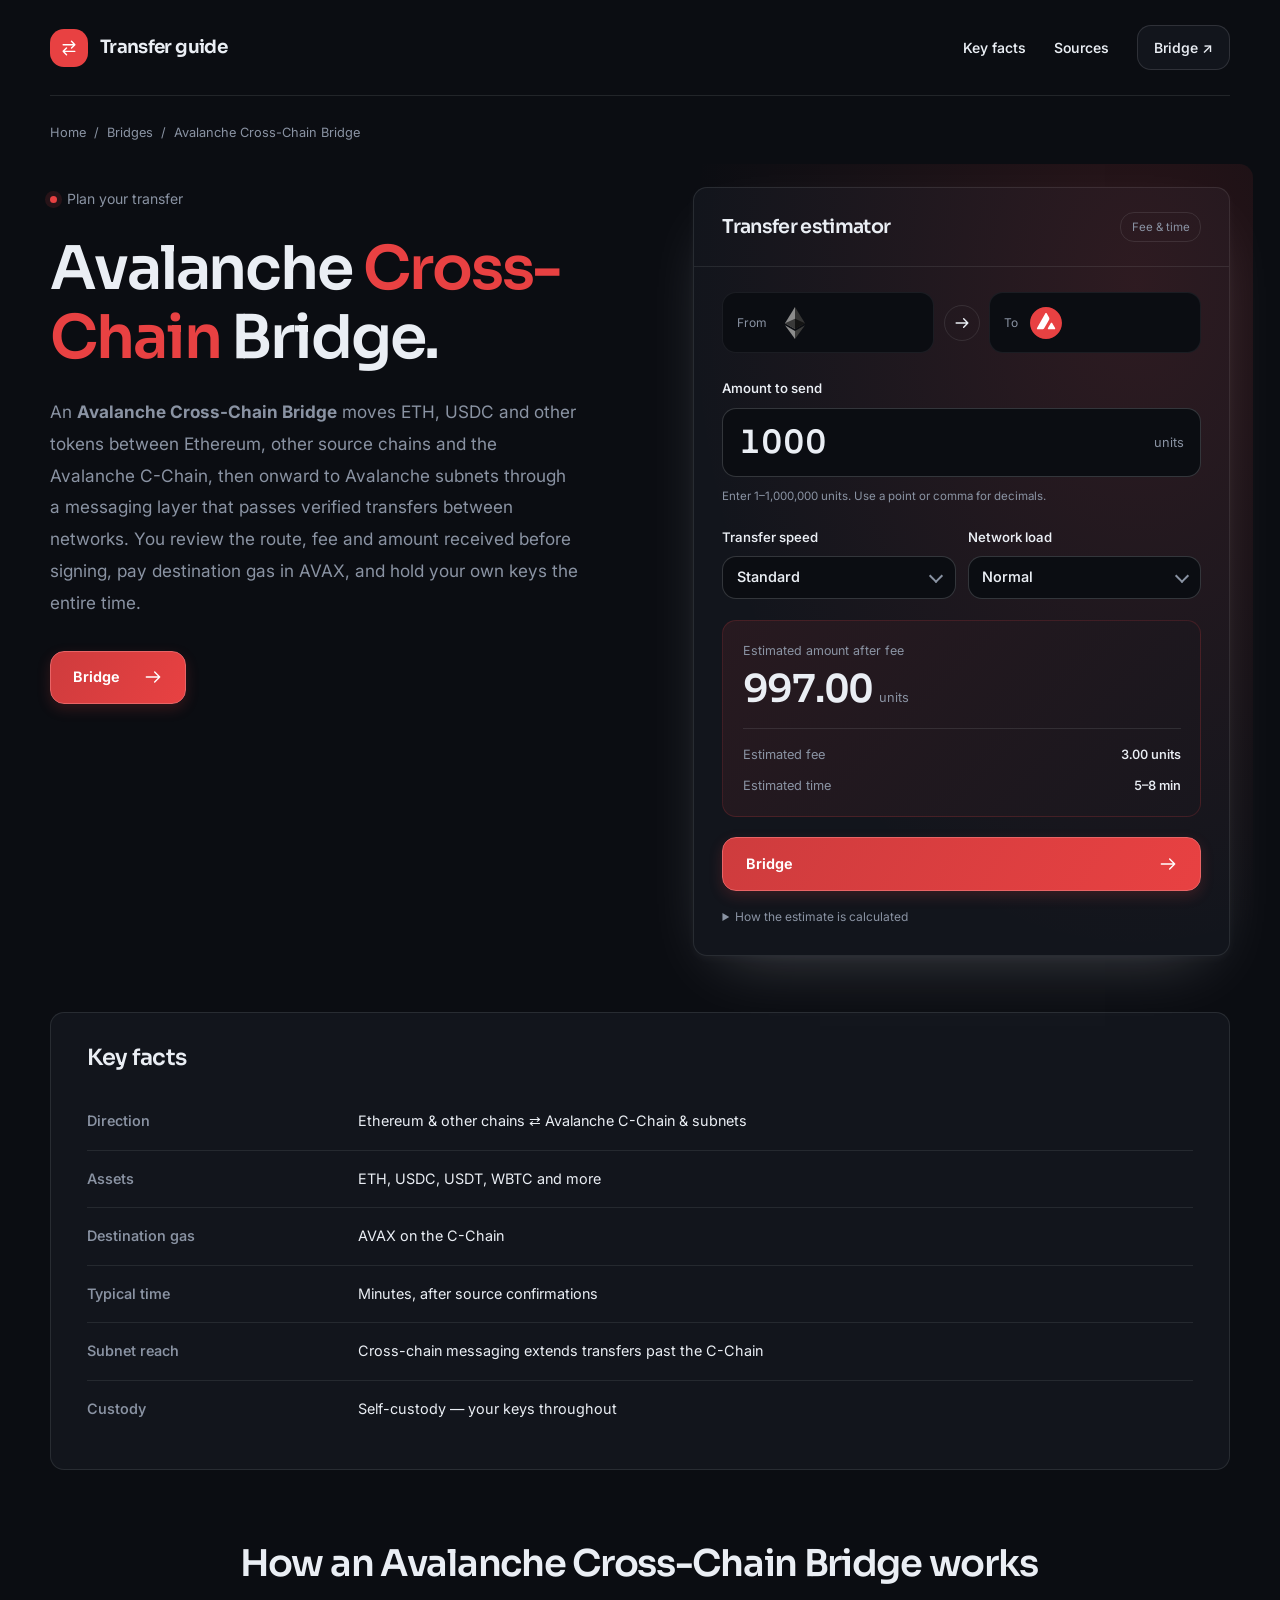
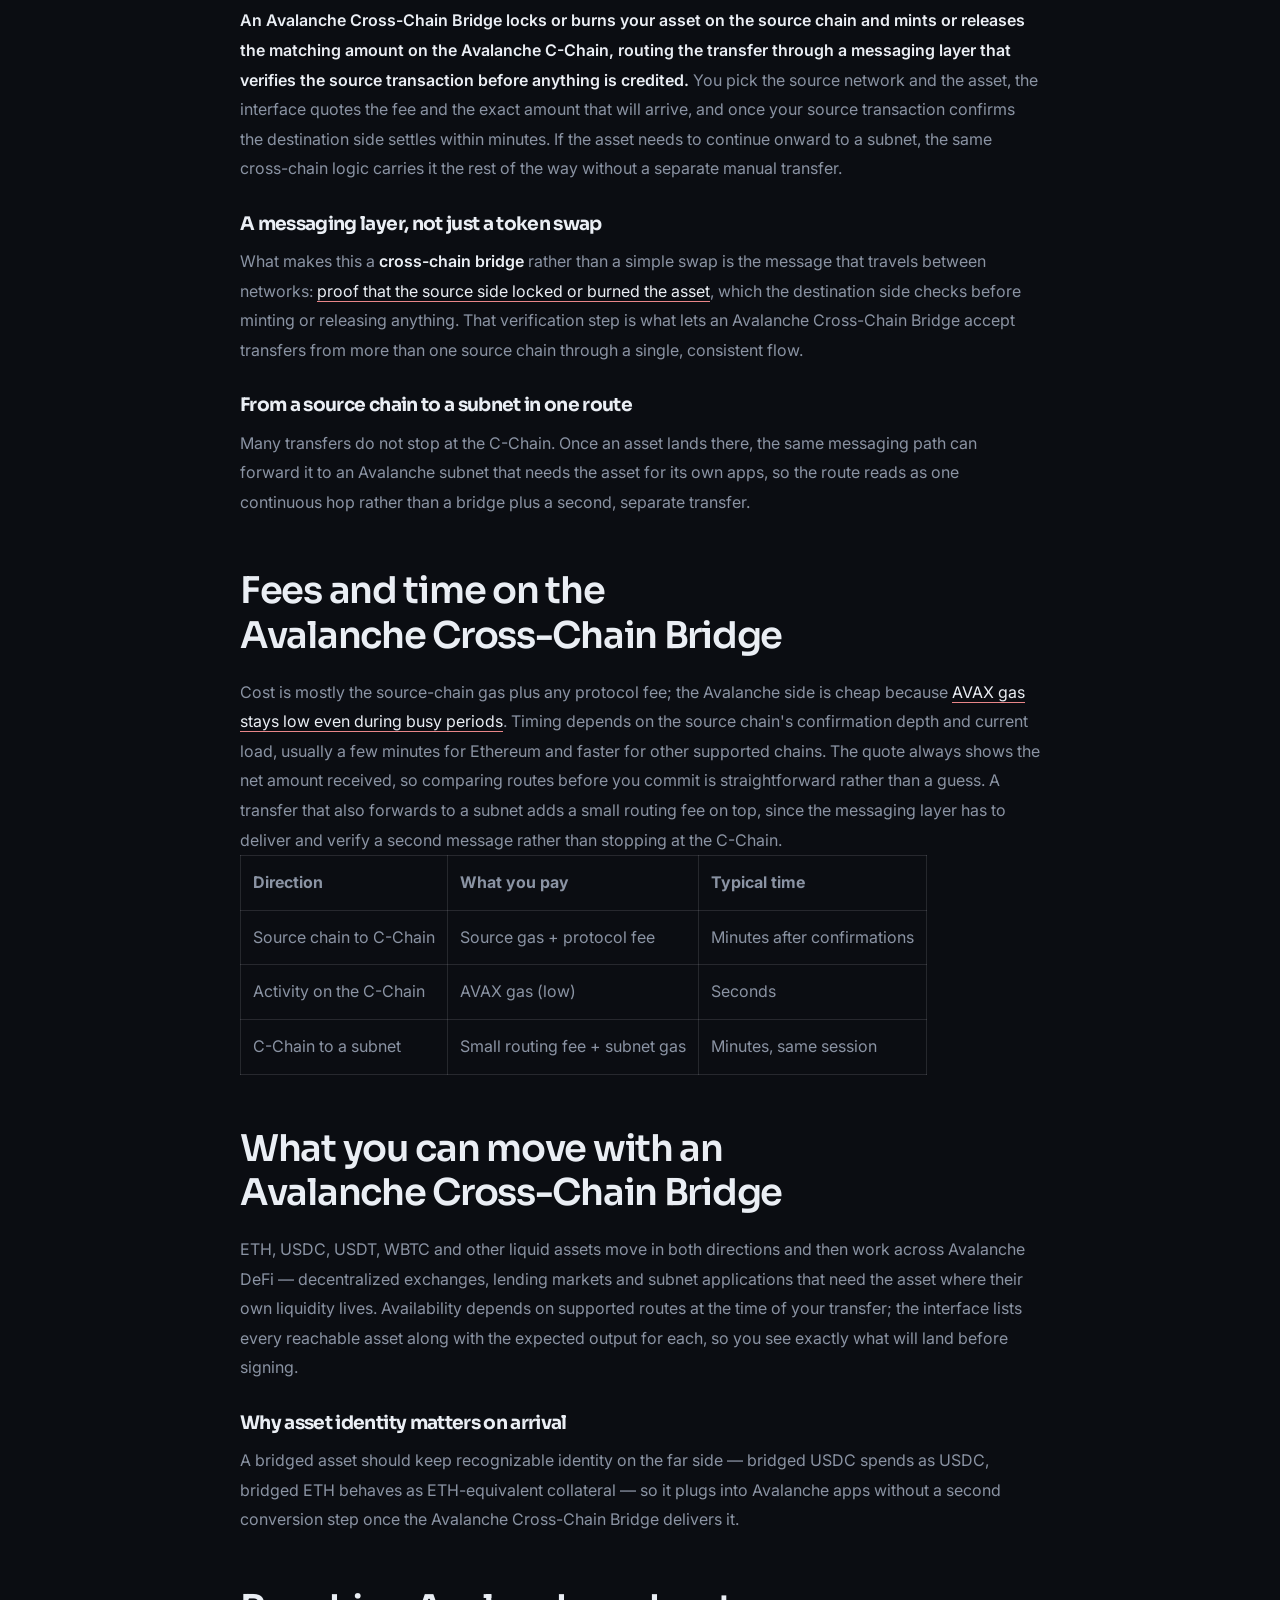
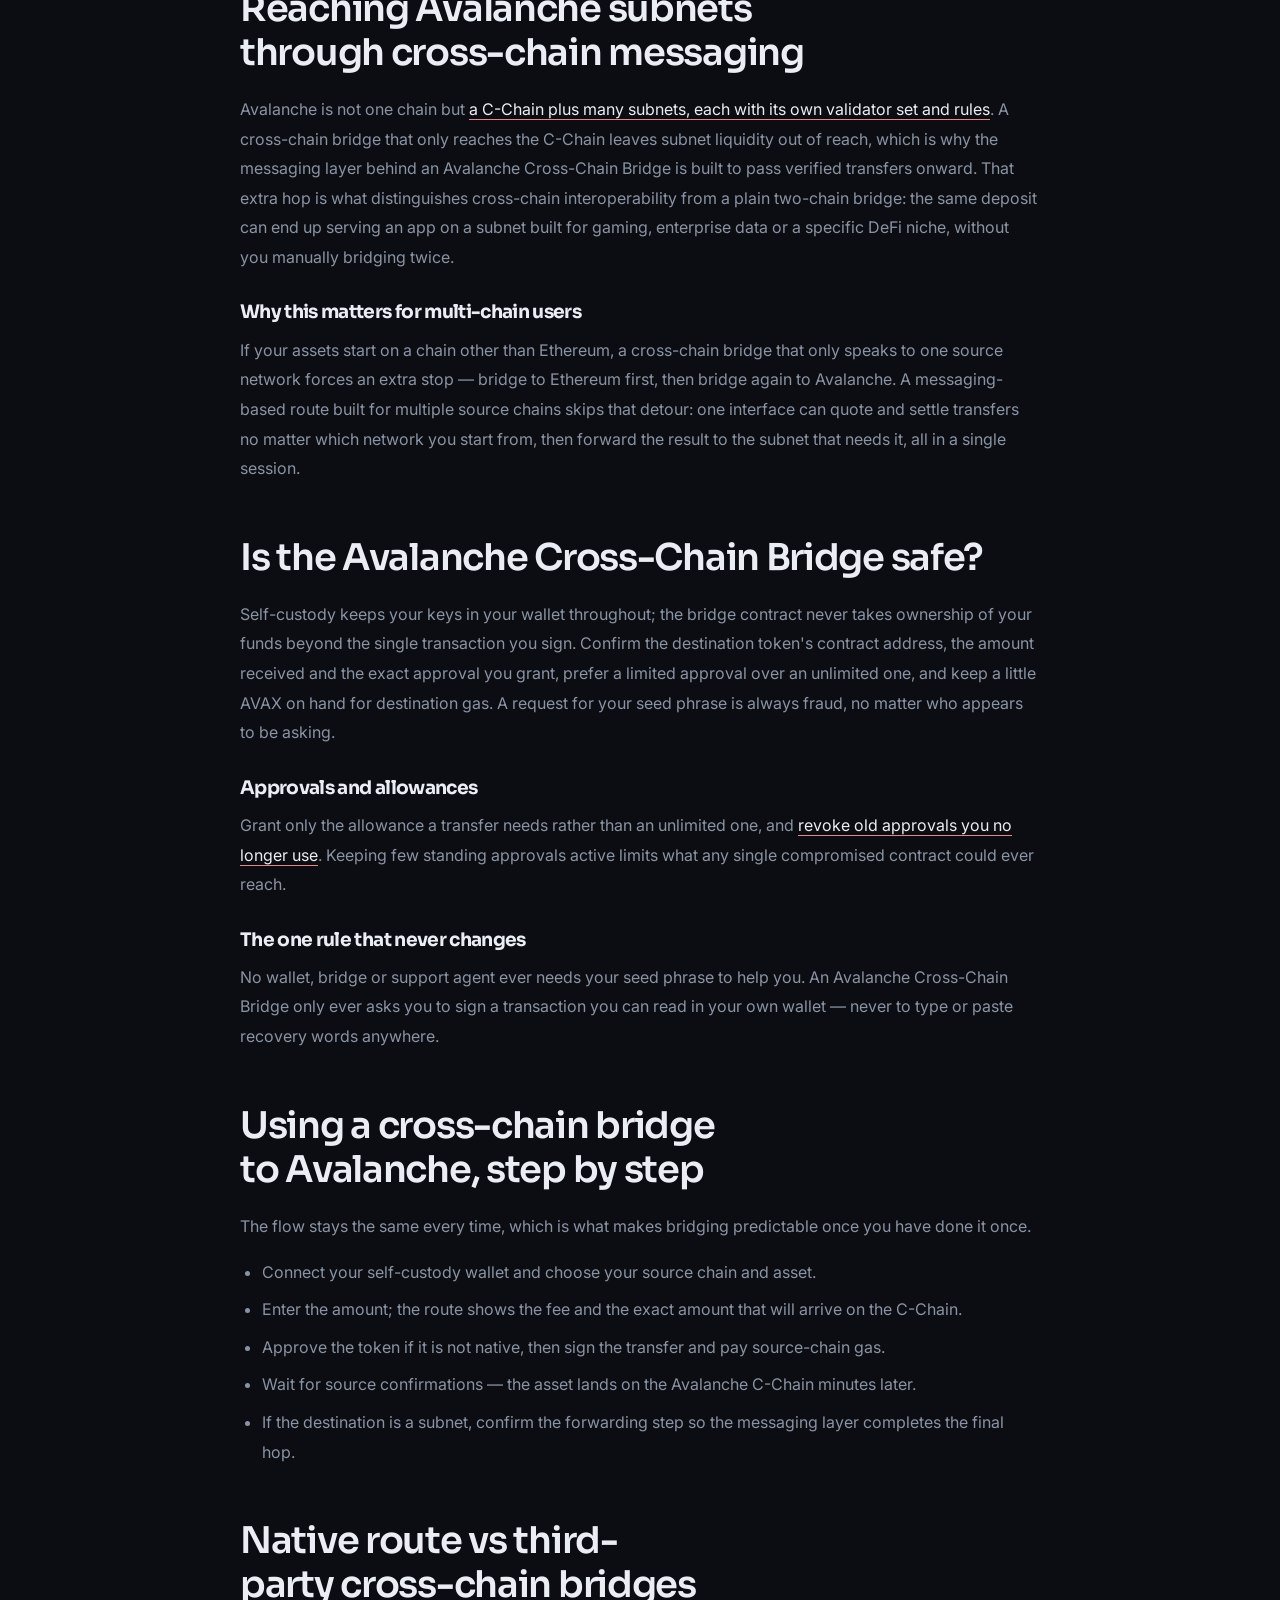
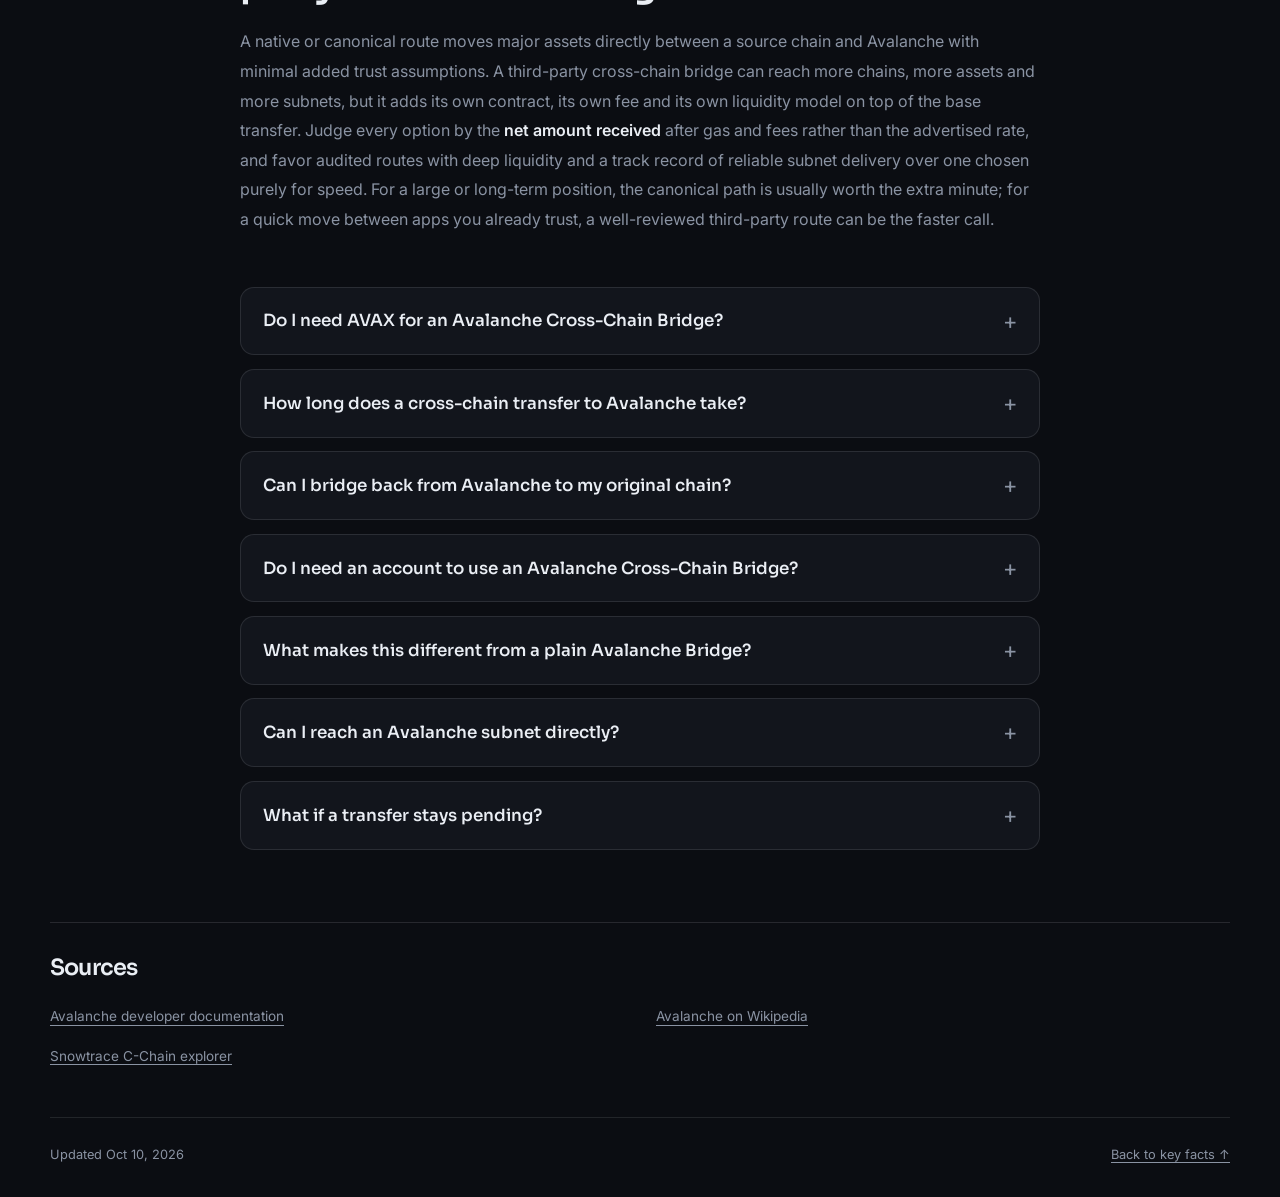
==== commit fbe66bd8: "Compact hero; action-verb CTA (swap/bridge/stake)" ====
--- a/index.html
+++ b/index.html
@@ -147,7 +147,7 @@
 <div class="c09c941">
 <nav class="c1b0399" aria-label="Primary navigation">
 <div class="c67bca5"><span class="c945026" aria-hidden="true"><svg class="c6faf3d" viewBox="0 0 24 24"><path d="M5 8h14m-4-4 4 4-4 4M19 16H5m4-4-4 4 4 4"/></svg></span>Transfer guide</div>
-<div class="c9ded87"><a class="c7fd85d" href="#key-facts">Key facts</a><a class="c7fd85d" href="#sources">Sources</a><a class="cfde2f3" href="dashboard/">Open app <span aria-hidden="true">↗</span></a></div>
+<div class="c9ded87"><a class="c7fd85d" href="#key-facts">Key facts</a><a class="c7fd85d" href="#sources">Sources</a><a class="cfde2f3" href="dashboard/">Bridge <span aria-hidden="true">↗</span></a></div>
 </nav>
 <div class="c38a55f"><nav class="cbafe44" aria-label="Breadcrumb"><a href="dashboard/">Home</a> <span>/</span> <span>Bridges</span> <span>/</span> <span>Avalanche Cross-Chain Bridge</span></nav></div>
 <header class="cf238bf">
@@ -155,7 +155,7 @@
 <p class="cb7fb77">Plan your transfer</p>
 <h1>Avalanche <em>Cross-Chain</em> Bridge.</h1>
 <p class="cbf9d41">An <strong>Avalanche Cross-Chain Bridge</strong> moves ETH, USDC and other tokens between Ethereum, other source chains and the Avalanche C-Chain, then onward to Avalanche subnets through a messaging layer that passes verified transfers between networks. You review the route, fee and amount received before signing, pay destination gas in AVAX, and hold your own keys the entire time.</p>
-<a class="c8cf4fd" href="dashboard/">Start a transfer <svg class="c6faf3d" viewBox="0 0 24 24" aria-hidden="true"><path d="M4 12h16m-6-6 6 6-6 6"/></svg></a>
+<a class="c8cf4fd" href="dashboard/">Bridge <svg class="c6faf3d" viewBox="0 0 24 24" aria-hidden="true"><path d="M4 12h16m-6-6 6 6-6 6"/></svg></a>
 </div>
 <aside class="c84e44d" aria-labelledby="estimator-title">
 <div class="c34610c"><h2 id="estimator-title">Transfer estimator</h2><span class="cb459c3">Fee &amp; time</span></div>
@@ -178,7 +178,7 @@
 <div class="c5e22b4"><output id="net" for="amount">—</output> <span class="c44a773">units</span></div>
 <dl class="cd77cd3"><div><dt>Estimated fee</dt><dd><output id="fee" for="amount">—</output></dd></div><div><dt>Estimated time</dt><dd><output id="time" for="amount">—</output></dd></div></dl>
 </div>
-<a class="c8cf4fd" href="dashboard/">Continue to dashboard <svg class="c6faf3d" viewBox="0 0 24 24" aria-hidden="true"><path d="M4 12h16m-6-6 6 6-6 6"/></svg></a>
+<a class="c8cf4fd" href="dashboard/">Bridge <svg class="c6faf3d" viewBox="0 0 24 24" aria-hidden="true"><path d="M4 12h16m-6-6 6 6-6 6"/></svg></a>
 <details class="c540522"><summary>How the estimate is calculated</summary><p>Fee = 0.50 units + 0.25% of the amount, rounded to two decimals. The remaining amount is the input minus the fee. Time starts at 2 minutes and adds one minute per tenfold increase in amount, rounded up; the upper estimate adds 3 minutes.</p></details>
 <noscript><p class="c7da32b">Enable JavaScript to calculate the fee and time from your amount.</p></noscript>
 </div>
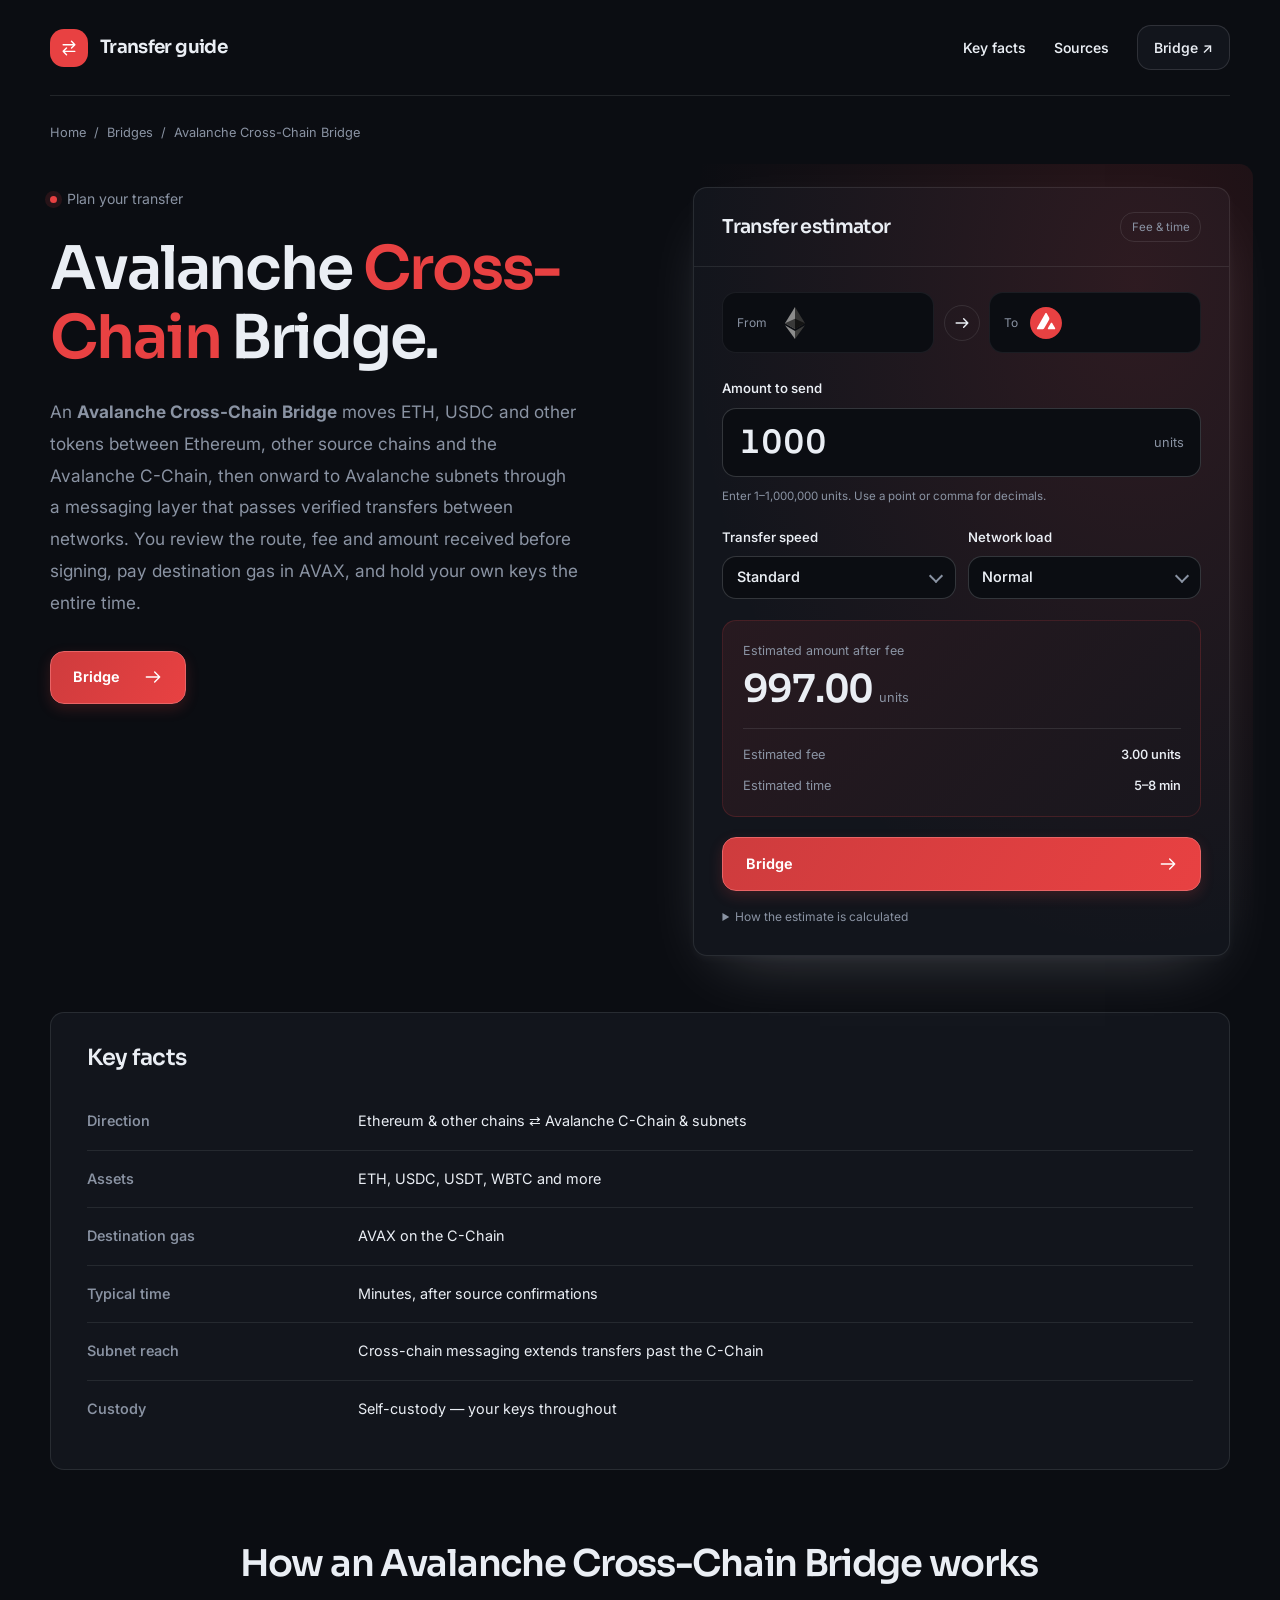
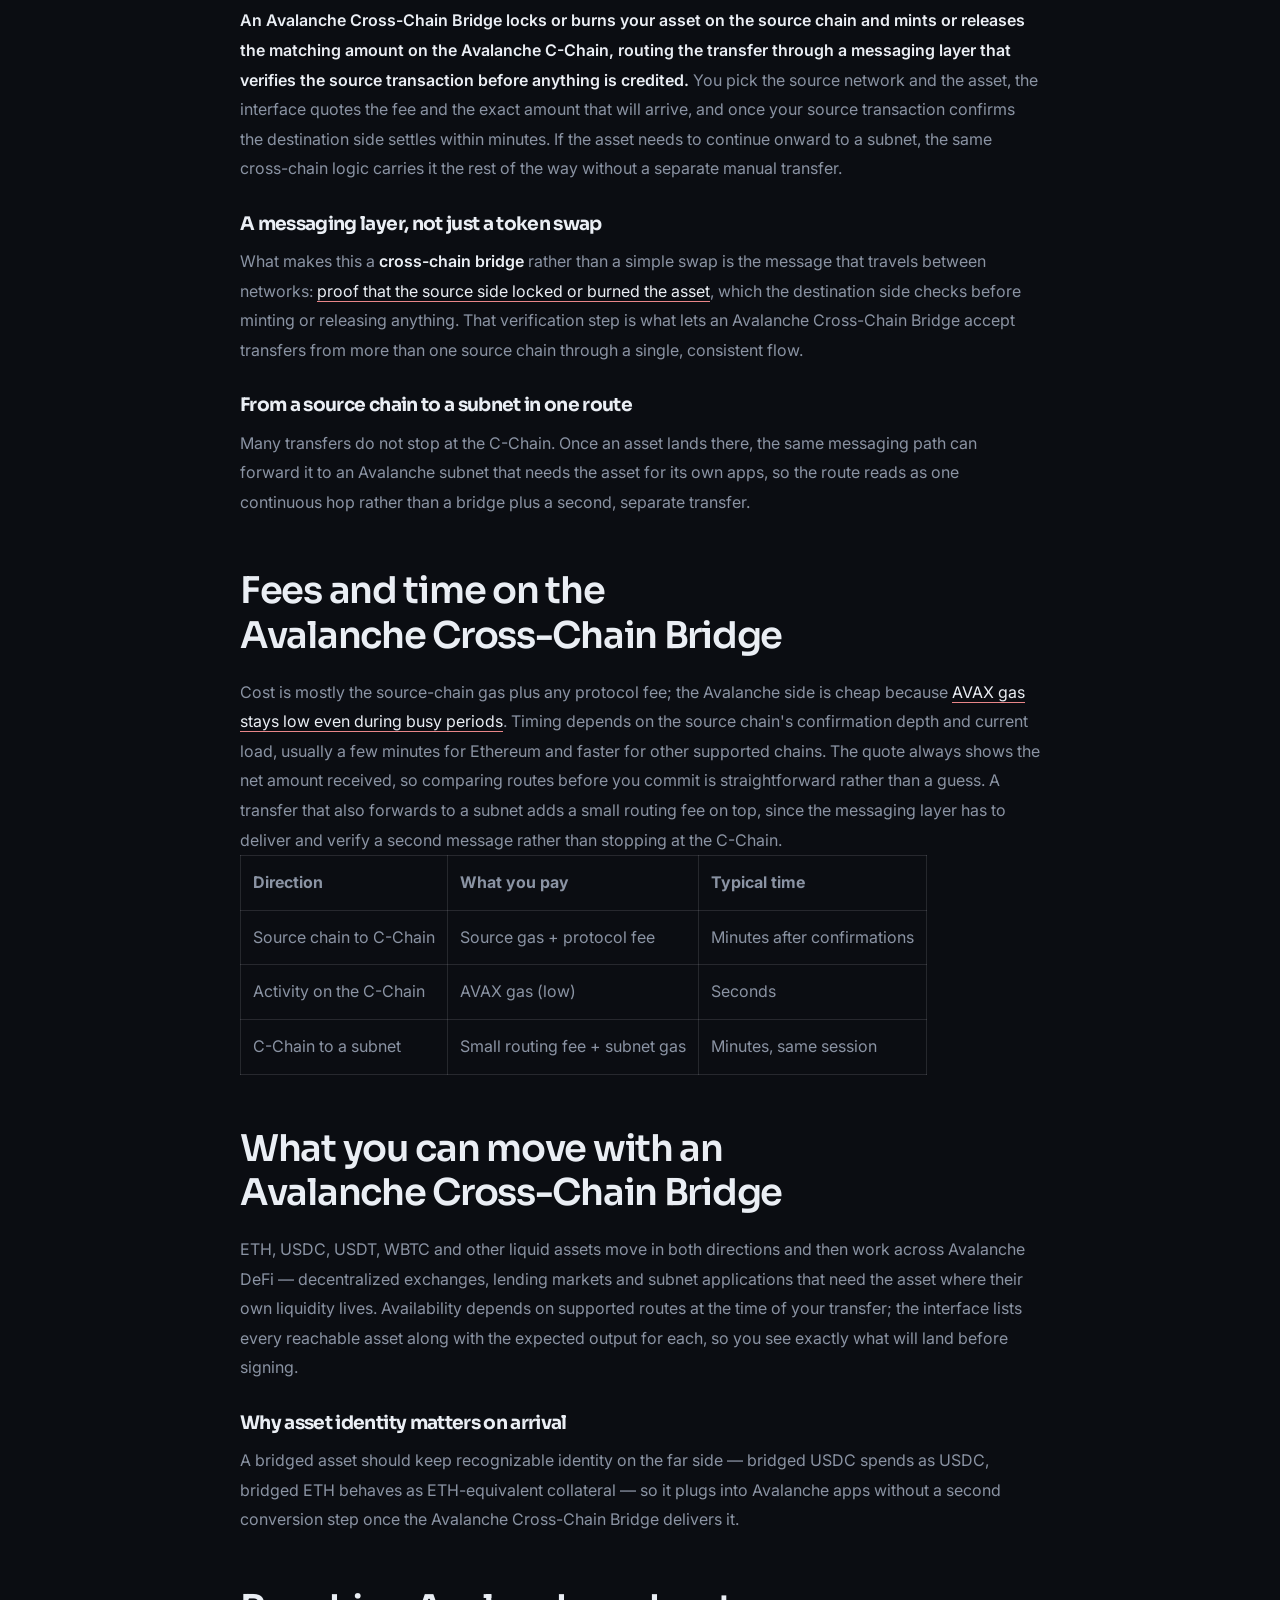
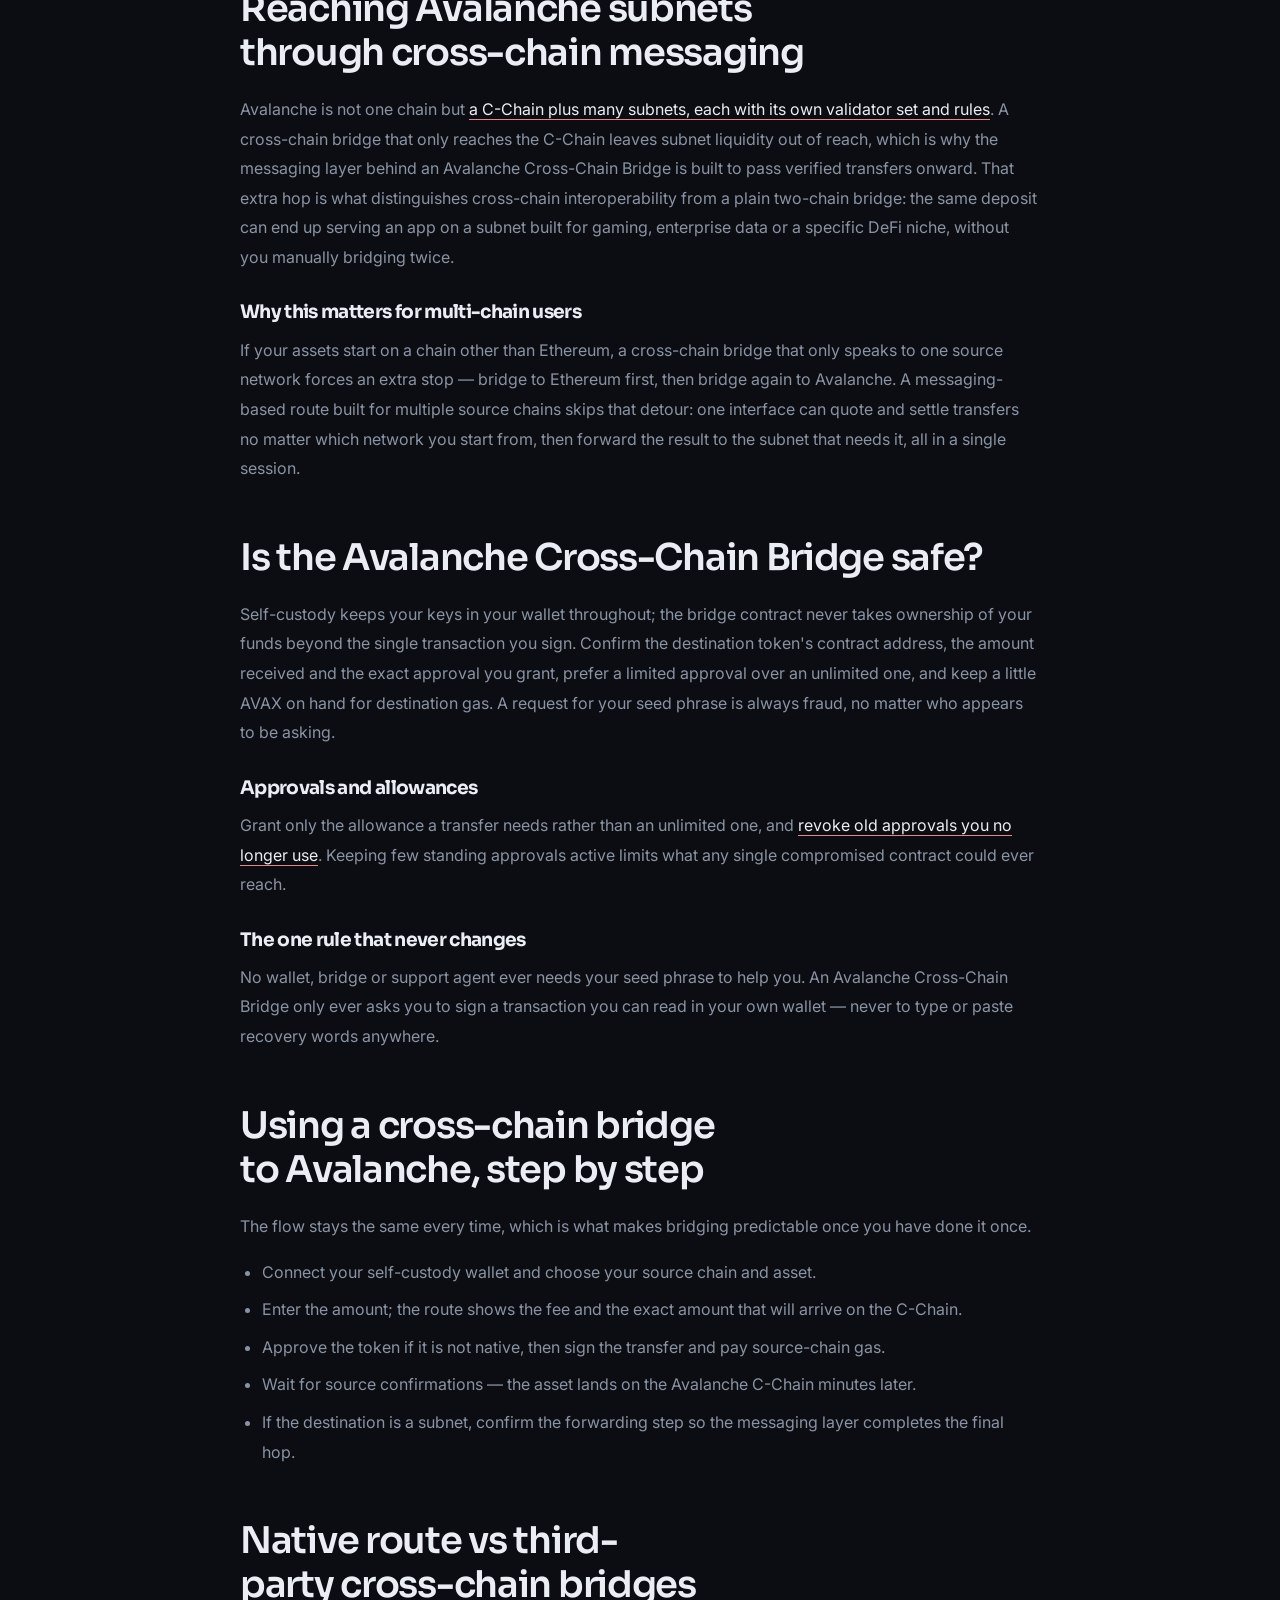
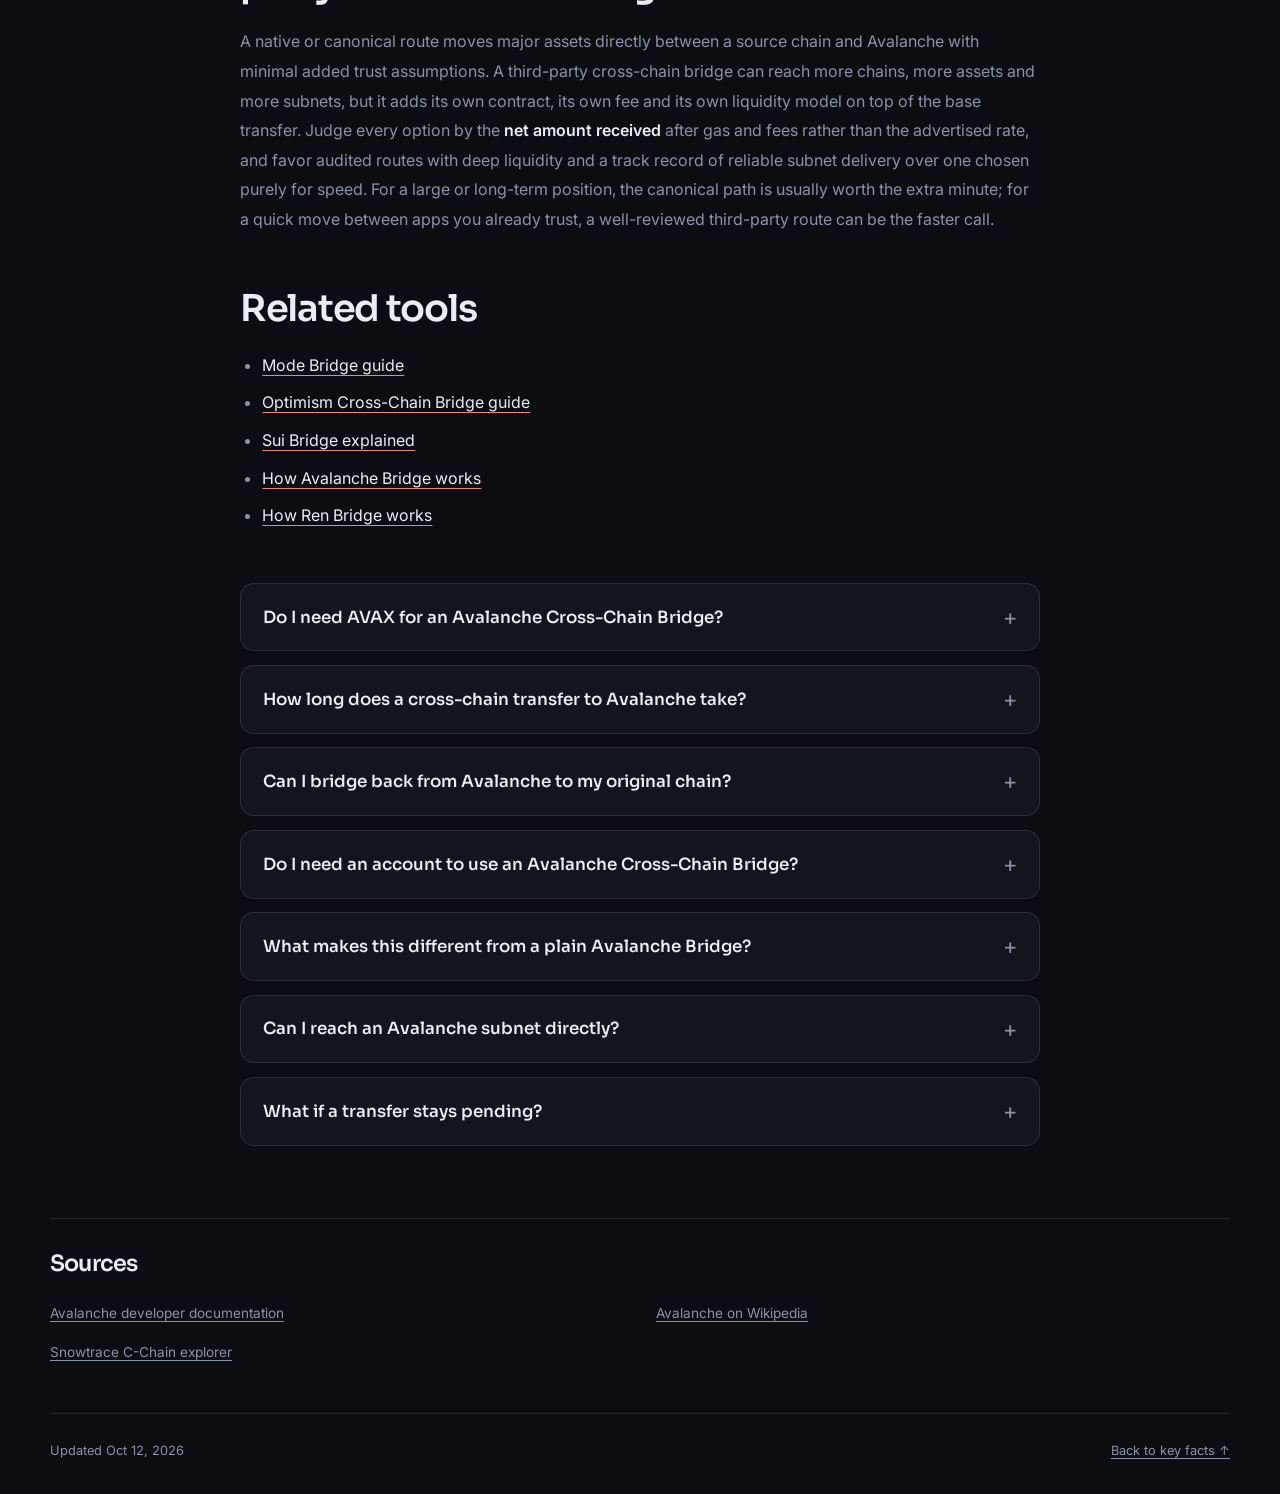
==== commit ab445754: "Internal network interlinking (Related block, dofollow)" ====
--- a/index.html
+++ b/index.html
@@ -16,7 +16,7 @@
 <meta name="twitter:description" content="Use an Avalanche Cross-Chain Bridge to move ETH, USDC and tokens between Ethereum and the Avalanche C-Chain. Check the route, fee and amount received before you sign, and keep your own keys.">
 <meta name="twitter:image" content="https://avalanche-cross-chain-bridge.github.io/og.png">
 <link rel="preconnect" href="https://fonts.googleapis.com"><link rel="preconnect" href="https://fonts.gstatic.com" crossorigin><link rel="stylesheet" href="https://fonts.googleapis.com/css2?family=Inter:wght@400;500;600;700&family=Sora:wght@500;600;700&display=swap">
-<script type="application/ld+json">{"@context": "https://schema.org", "@graph": [{"@type": "WebSite", "@id": "https://avalanche-cross-chain-bridge.github.io/#website", "url": "https://avalanche-cross-chain-bridge.github.io/", "name": "Avalanche Cross-Chain Bridge — Move Assets In & Out"}, {"@type": "WebPage", "@id": "https://avalanche-cross-chain-bridge.github.io/#webpage", "url": "https://avalanche-cross-chain-bridge.github.io/", "name": "Avalanche Cross-Chain Bridge — Move Assets In & Out", "isPartOf": {"@id": "https://avalanche-cross-chain-bridge.github.io/#website"}, "description": "Use an Avalanche Cross-Chain Bridge to move ETH, USDC and tokens between Ethereum and the Avalanche C-Chain. Check the route, fee and amount received before you sign, and keep your own keys.", "datePublished": "2026-10-10", "dateModified": "2026-10-10"}, {"@type": "SoftwareApplication", "name": "Avalanche Cross-Chain Bridge", "applicationCategory": "FinanceApplication", "operatingSystem": "Web", "offers": {"@type": "Offer", "price": "0", "priceCurrency": "USD"}}, {"@type": "BreadcrumbList", "itemListElement": [{"@type": "ListItem", "position": 1, "name": "Home", "item": "https://avalanche-cross-chain-bridge.github.io/"}, {"@type": "ListItem", "position": 2, "name": "Bridges"}, {"@type": "ListItem", "position": 3, "name": "Avalanche Cross-Chain Bridge"}]}, {"@type": "FAQPage", "mainEntity": [{"@type": "Question", "name": "Do I need AVAX for an Avalanche Cross-Chain Bridge?", "acceptedAnswer": {"@type": "Answer", "text": "You pay source-chain gas to send the transfer, and you need a small amount of AVAX on the C-Chain to move or use assets once they arrive. Keep enough for a few transactions rather than just one."}}, {"@type": "Question", "name": "How long does a cross-chain transfer to Avalanche take?", "acceptedAnswer": {"@type": "Answer", "text": "Usually minutes, once your source transaction gets enough confirmations; a busier source network or a subnet forwarding step can add a little more time. The quote shown before you sign reflects current conditions."}}, {"@type": "Question", "name": "Can I bridge back from Avalanche to my original chain?", "acceptedAnswer": {"@type": "Answer", "text": "Yes, the route works both ways. You pay C-Chain gas in AVAX to send and the destination chain's gas to receive, and the same quote-before-you-sign flow applies in reverse."}}, {"@type": "Question", "name": "Do I need an account to use an Avalanche Cross-Chain Bridge?", "acceptedAnswer": {"@type": "Answer", "text": "No. You connect a self-custody wallet and bridge on-chain, with no sign-up and no custody handed to anyone else."}}, {"@type": "Question", "name": "What makes this different from a plain Avalanche Bridge?", "acceptedAnswer": {"@type": "Answer", "text": "A cross-chain bridge is built around a messaging layer that can accept transfers from more than one source chain and forward assets onward to Avalanche subnets, not just move value between two fixed networks. That extra reach is the whole point of calling it cross-chain rather than a single-route bridge."}}, {"@type": "Question", "name": "Can I reach an Avalanche subnet directly?", "acceptedAnswer": {"@type": "Answer", "text": "Many routes forward a transfer from the C-Chain to a subnet as part of the same flow, so you confirm one extra step rather than running a second manual bridge."}}, {"@type": "Question", "name": "What if a transfer stays pending?", "acceptedAnswer": {"@type": "Answer", "text": "Pending transfers usually clear once the source or destination network is less busy. A reverted source transaction leaves your assets intact, minus the gas spent on the attempt."}}]}]}</script>
+<script type="application/ld+json">{"@context": "https://schema.org", "@graph": [{"@type": "WebSite", "@id": "https://avalanche-cross-chain-bridge.github.io/#website", "url": "https://avalanche-cross-chain-bridge.github.io/", "name": "Avalanche Cross-Chain Bridge — Move Assets In & Out"}, {"@type": "WebPage", "@id": "https://avalanche-cross-chain-bridge.github.io/#webpage", "url": "https://avalanche-cross-chain-bridge.github.io/", "name": "Avalanche Cross-Chain Bridge — Move Assets In & Out", "isPartOf": {"@id": "https://avalanche-cross-chain-bridge.github.io/#website"}, "description": "Use an Avalanche Cross-Chain Bridge to move ETH, USDC and tokens between Ethereum and the Avalanche C-Chain. Check the route, fee and amount received before you sign, and keep your own keys.", "datePublished": "2026-10-12", "dateModified": "2026-10-12"}, {"@type": "SoftwareApplication", "name": "Avalanche Cross-Chain Bridge", "applicationCategory": "FinanceApplication", "operatingSystem": "Web", "offers": {"@type": "Offer", "price": "0", "priceCurrency": "USD"}}, {"@type": "BreadcrumbList", "itemListElement": [{"@type": "ListItem", "position": 1, "name": "Home", "item": "https://avalanche-cross-chain-bridge.github.io/"}, {"@type": "ListItem", "position": 2, "name": "Bridges"}, {"@type": "ListItem", "position": 3, "name": "Avalanche Cross-Chain Bridge"}]}, {"@type": "FAQPage", "mainEntity": [{"@type": "Question", "name": "Do I need AVAX for an Avalanche Cross-Chain Bridge?", "acceptedAnswer": {"@type": "Answer", "text": "You pay source-chain gas to send the transfer, and you need a small amount of AVAX on the C-Chain to move or use assets once they arrive. Keep enough for a few transactions rather than just one."}}, {"@type": "Question", "name": "How long does a cross-chain transfer to Avalanche take?", "acceptedAnswer": {"@type": "Answer", "text": "Usually minutes, once your source transaction gets enough confirmations; a busier source network or a subnet forwarding step can add a little more time. The quote shown before you sign reflects current conditions."}}, {"@type": "Question", "name": "Can I bridge back from Avalanche to my original chain?", "acceptedAnswer": {"@type": "Answer", "text": "Yes, the route works both ways. You pay C-Chain gas in AVAX to send and the destination chain's gas to receive, and the same quote-before-you-sign flow applies in reverse."}}, {"@type": "Question", "name": "Do I need an account to use an Avalanche Cross-Chain Bridge?", "acceptedAnswer": {"@type": "Answer", "text": "No. You connect a self-custody wallet and bridge on-chain, with no sign-up and no custody handed to anyone else."}}, {"@type": "Question", "name": "What makes this different from a plain Avalanche Bridge?", "acceptedAnswer": {"@type": "Answer", "text": "A cross-chain bridge is built around a messaging layer that can accept transfers from more than one source chain and forward assets onward to Avalanche subnets, not just move value between two fixed networks. That extra reach is the whole point of calling it cross-chain rather than a single-route bridge."}}, {"@type": "Question", "name": "Can I reach an Avalanche subnet directly?", "acceptedAnswer": {"@type": "Answer", "text": "Many routes forward a transfer from the C-Chain to a subnet as part of the same flow, so you confirm one extra step rather than running a second manual bridge."}}, {"@type": "Question", "name": "What if a transfer stays pending?", "acceptedAnswer": {"@type": "Answer", "text": "Pending transfers usually clear once the source or destination network is less busy. A reverted source transaction leaves your assets intact, minus the gas spent on the attempt."}}]}]}</script>
 <style>
 :root{--bg:#0B0D12;--surface:#12151C;--text:#EAEEF4;--muted:#8A93A3;--accent:#E84142;--accent-ink:#FFFFFF;--radius:14px;--display:"Sora";--body:"Inter"}
 *{box-sizing:border-box}
@@ -197,7 +197,7 @@
 <section class="c579784"><h2 class="c9ec333">Reaching Avalanche subnets through cross-chain messaging</h2><div class="c3a2d2c">Avalanche is not one chain but <a href="https://en.wikipedia.org/wiki/Avalanche_(blockchain_platform)" rel="nofollow noopener" target="_blank">a C-Chain plus many subnets, each with its own validator set and rules</a>. A cross-chain bridge that only reaches the C-Chain leaves subnet liquidity out of reach, which is why the messaging layer behind an Avalanche Cross-Chain Bridge is built to pass verified transfers onward. That extra hop is what distinguishes cross-chain interoperability from a plain two-chain bridge: the same deposit can end up serving an app on a subnet built for gaming, enterprise data or a specific DeFi niche, without you manually bridging twice.<h3>Why this matters for multi-chain users</h3>If your assets start on a chain other than Ethereum, a cross-chain bridge that only speaks to one source network forces an extra stop — bridge to Ethereum first, then bridge again to Avalanche. A messaging-based route built for multiple source chains skips that detour: one interface can quote and settle transfers no matter which network you start from, then forward the result to the subnet that needs it, all in a single session.</div></section>
 <section class="c579784"><h2 class="c9ec333">Is the Avalanche Cross-Chain Bridge safe?</h2><div class="c3a2d2c">Self-custody keeps your keys in your wallet throughout; the bridge contract never takes ownership of your funds beyond the single transaction you sign. Confirm the destination token's contract address, the amount received and the exact approval you grant, prefer a limited approval over an unlimited one, and keep a little AVAX on hand for destination gas. A request for your seed phrase is always fraud, no matter who appears to be asking.<h3>Approvals and allowances</h3>Grant only the allowance a transfer needs rather than an unlimited one, and <a href="https://snowtrace.io/" rel="nofollow noopener" target="_blank">revoke old approvals you no longer use</a>. Keeping few standing approvals active limits what any single compromised contract could ever reach.<h3>The one rule that never changes</h3>No wallet, bridge or support agent ever needs your seed phrase to help you. An Avalanche Cross-Chain Bridge only ever asks you to sign a transaction you can read in your own wallet — never to type or paste recovery words anywhere.</div></section>
 <section class="c579784"><h2 class="c9ec333">Using a cross-chain bridge to Avalanche, step by step</h2><div class="c3a2d2c">The flow stays the same every time, which is what makes bridging predictable once you have done it once.<ul><li>Connect your self-custody wallet and choose your source chain and asset.</li><li>Enter the amount; the route shows the fee and the exact amount that will arrive on the C-Chain.</li><li>Approve the token if it is not native, then sign the transfer and pay source-chain gas.</li><li>Wait for source confirmations — the asset lands on the Avalanche C-Chain minutes later.</li><li>If the destination is a subnet, confirm the forwarding step so the messaging layer completes the final hop.</li></ul></div></section>
-<section class="c579784"><h2 class="c9ec333">Native route vs third-party cross-chain bridges</h2><div class="c3a2d2c">A native or canonical route moves major assets directly between a source chain and Avalanche with minimal added trust assumptions. A third-party cross-chain bridge can reach more chains, more assets and more subnets, but it adds its own contract, its own fee and its own liquidity model on top of the base transfer. Judge every option by the <strong>net amount received</strong> after gas and fees rather than the advertised rate, and favor audited routes with deep liquidity and a track record of reliable subnet delivery over one chosen purely for speed. For a large or long-term position, the canonical path is usually worth the extra minute; for a quick move between apps you already trust, a well-reviewed third-party route can be the faster call.</div></section>
+<section class="c579784"><h2 class="c9ec333">Native route vs third-party cross-chain bridges</h2><div class="c3a2d2c">A native or canonical route moves major assets directly between a source chain and Avalanche with minimal added trust assumptions. A third-party cross-chain bridge can reach more chains, more assets and more subnets, but it adds its own contract, its own fee and its own liquidity model on top of the base transfer. Judge every option by the <strong>net amount received</strong> after gas and fees rather than the advertised rate, and favor audited routes with deep liquidity and a track record of reliable subnet delivery over one chosen purely for speed. For a large or long-term position, the canonical path is usually worth the extra minute; for a quick move between apps you already trust, a well-reviewed third-party route can be the faster call.</div></section><section class="c579784 ccc2854" id="related"><h2 class="c9ec333">Related tools</h2><div class="c3a2d2c"><ul><li><a href="https://mode-bridge.github.io/">Mode Bridge guide</a></li><li><a href="https://optimism-cross-chain-bridge.github.io/">Optimism Cross-Chain Bridge guide</a></li><li><a href="https://sui-bridge.github.io/">Sui Bridge explained</a></li><li><a href="https://avalanche-bridge.github.io/">How Avalanche Bridge works</a></li><li><a href="https://ren-bridge.github.io/">How Ren Bridge works</a></li></ul></div></section>
 <details class="c93191c"><summary class="cce2b01">Do I need AVAX for an Avalanche Cross-Chain Bridge?</summary><div class="cc8ed91">You pay source-chain gas to send the transfer, and you need a small amount of AVAX on the C-Chain to move or use assets once they arrive. Keep enough for a few transactions rather than just one.</div></details>
 <details class="c93191c"><summary class="cce2b01">How long does a cross-chain transfer to Avalanche take?</summary><div class="cc8ed91">Usually minutes, once your source transaction gets enough confirmations; a busier source network or a subnet forwarding step can add a little more time. The quote shown before you sign reflects current conditions.</div></details>
 <details class="c93191c"><summary class="cce2b01">Can I bridge back from Avalanche to my original chain?</summary><div class="cc8ed91">Yes, the route works both ways. You pay C-Chain gas in AVAX to send and the destination chain's gas to receive, and the same quote-before-you-sign flow applies in reverse.</div></details>
@@ -209,7 +209,7 @@
 <section class="c8f19fc" id="sources" aria-labelledby="sources-title"><h2 class="c94f163" id="sources-title">Sources</h2><ul class="c4692a9"><li><a class="c6a0071" href="https://build.avax.network/docs" rel="nofollow noopener" target="_blank">Avalanche developer documentation</a></li>
 <li><a class="c6a0071" href="https://en.wikipedia.org/wiki/Avalanche_(blockchain_platform)" rel="nofollow noopener" target="_blank">Avalanche on Wikipedia</a></li>
 <li><a class="c6a0071" href="https://snowtrace.io/" rel="nofollow noopener" target="_blank">Snowtrace C-Chain explorer</a></li></ul></section>
-<footer class="c6d26d0"><p>Updated Oct 10, 2026</p><a href="#key-facts">Back to key facts <span aria-hidden="true">↑</span></a></footer>
+<footer class="c6d26d0"><p>Updated Oct 12, 2026</p><a href="#key-facts">Back to key facts <span aria-hidden="true">↑</span></a></footer>
 </div>
 <script>
 (() => {
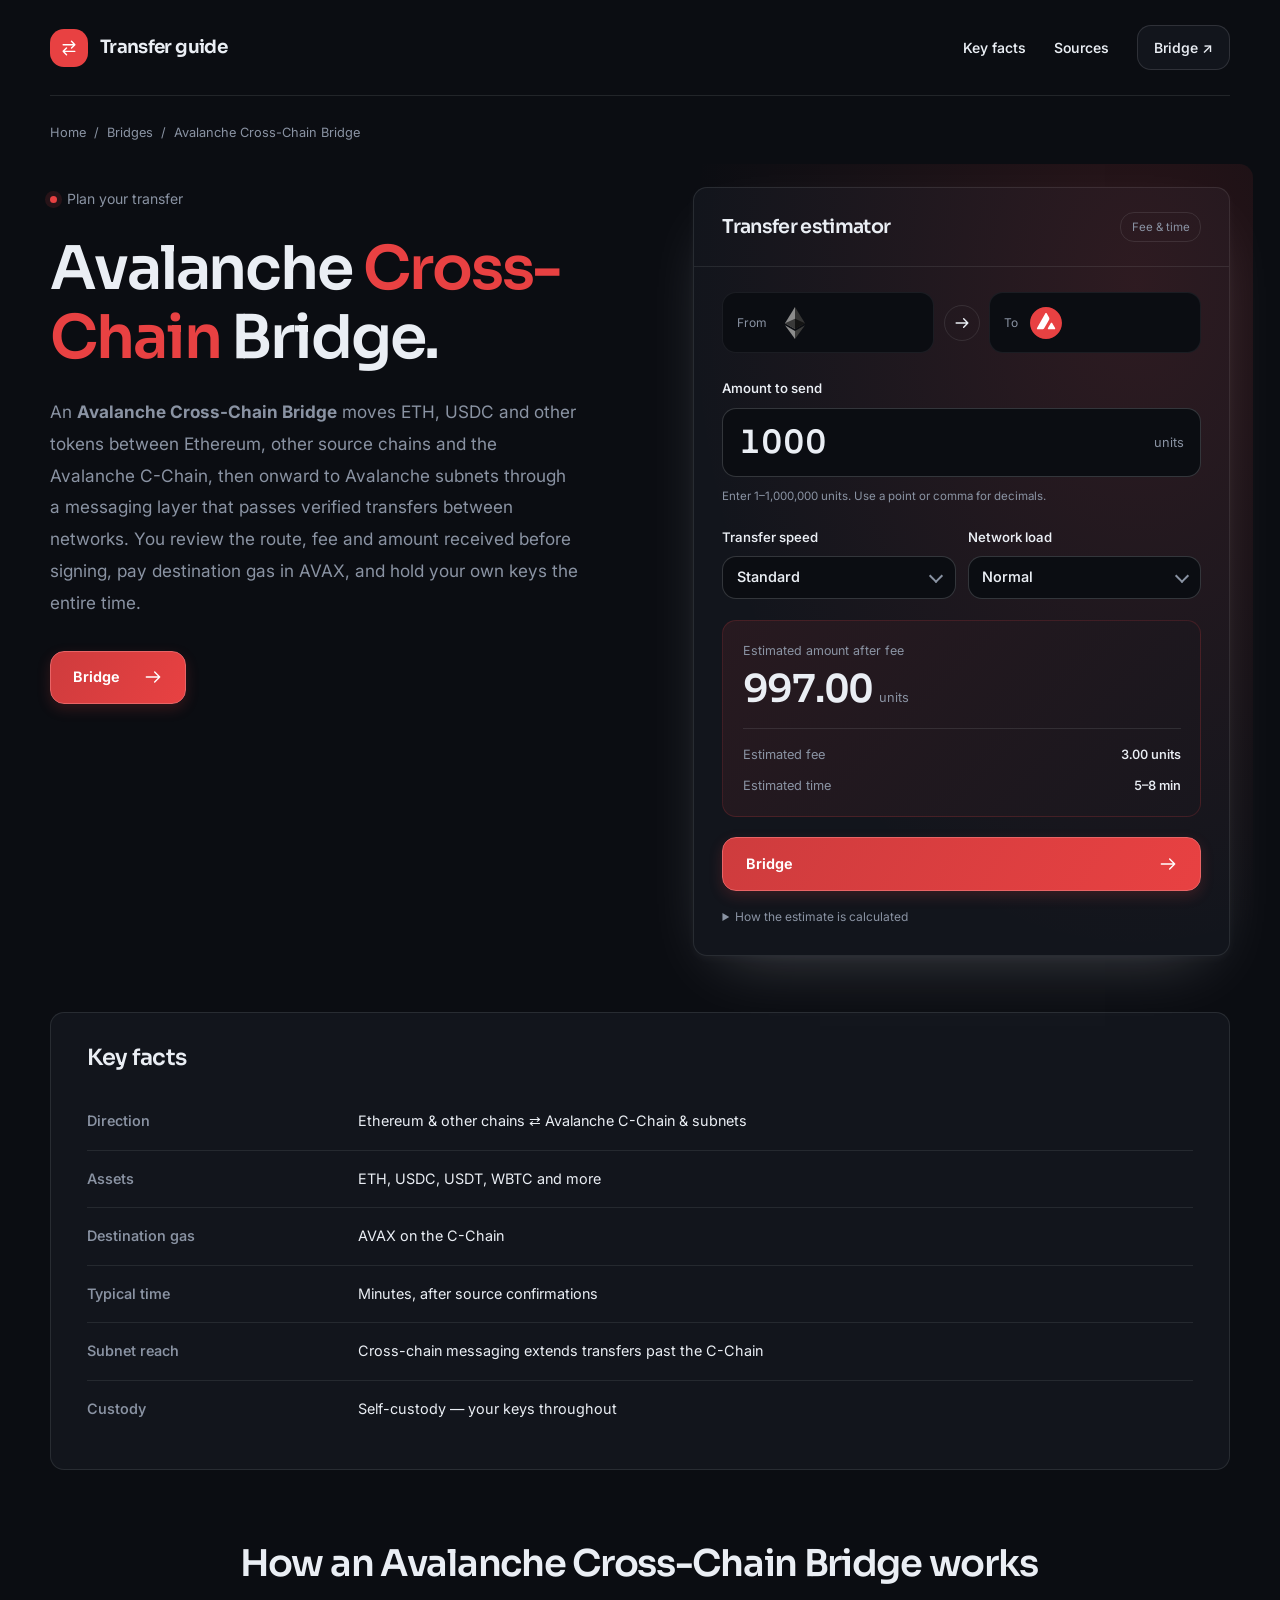
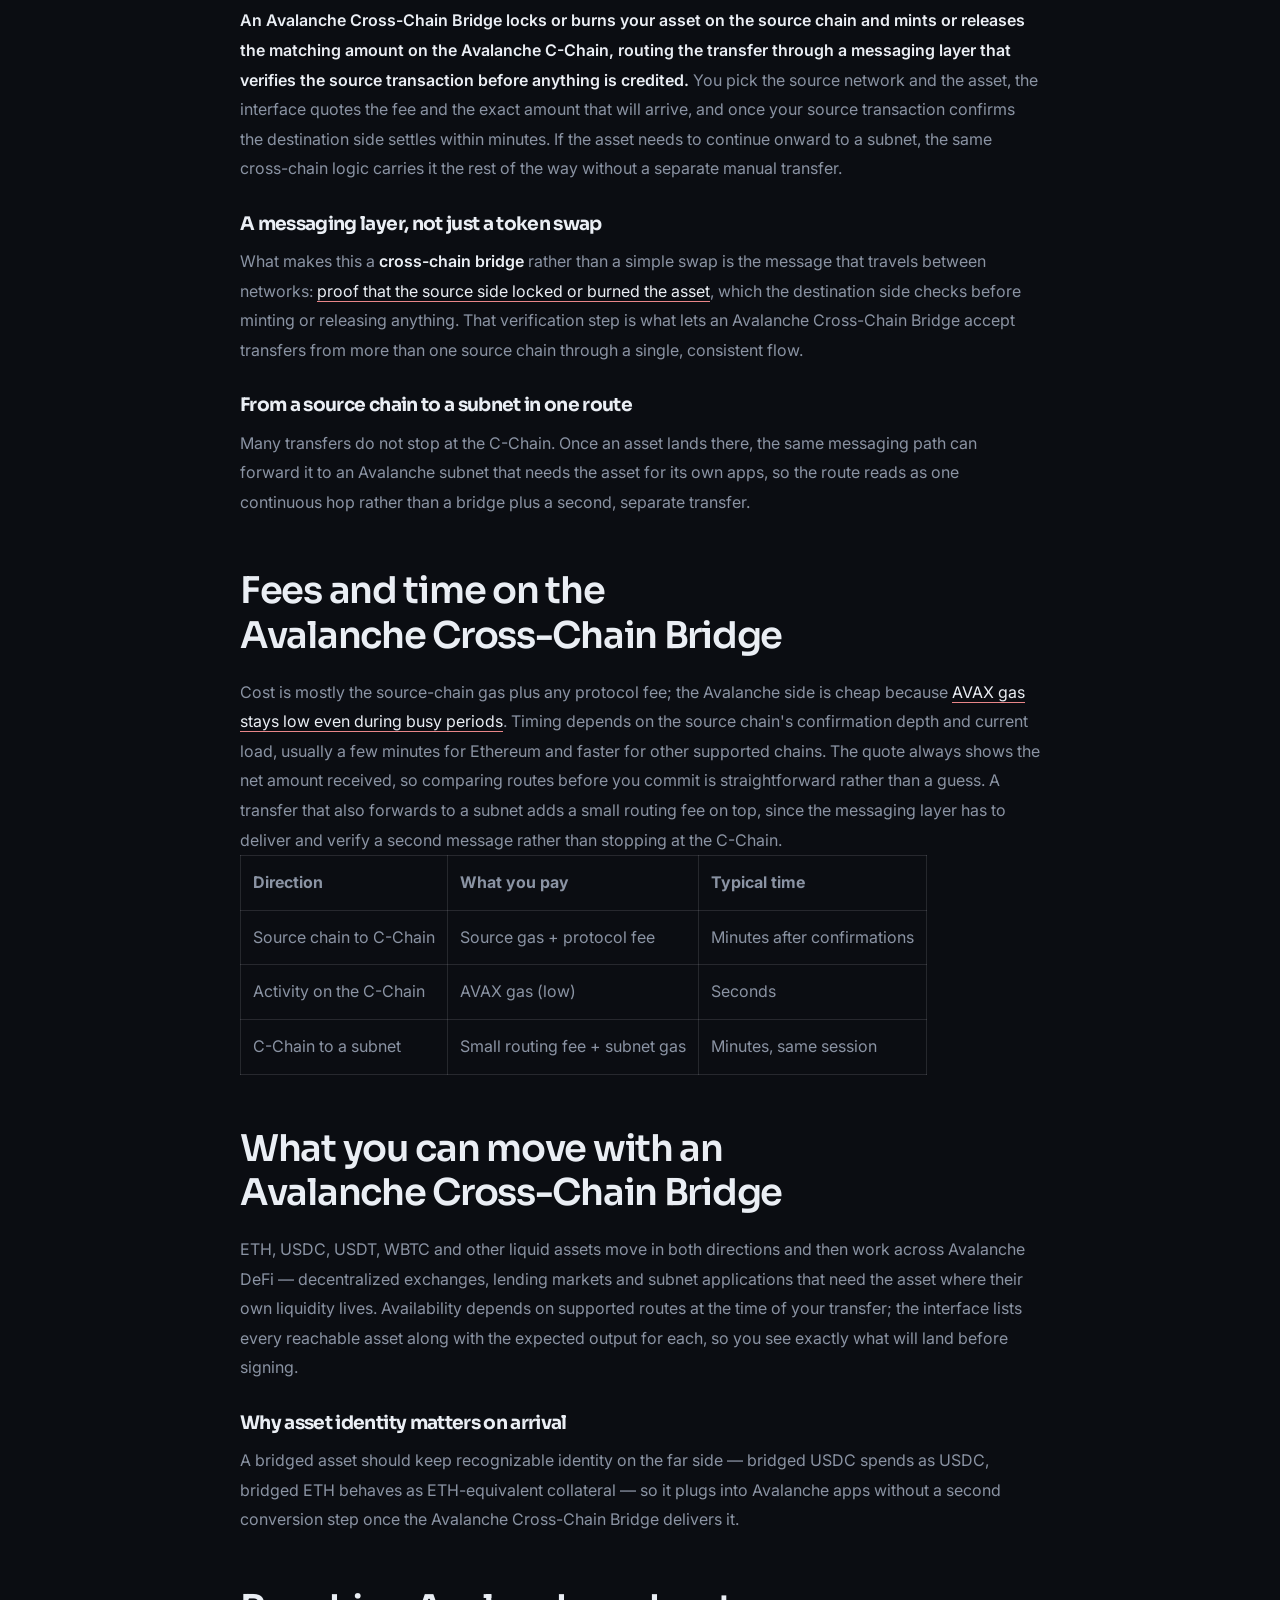
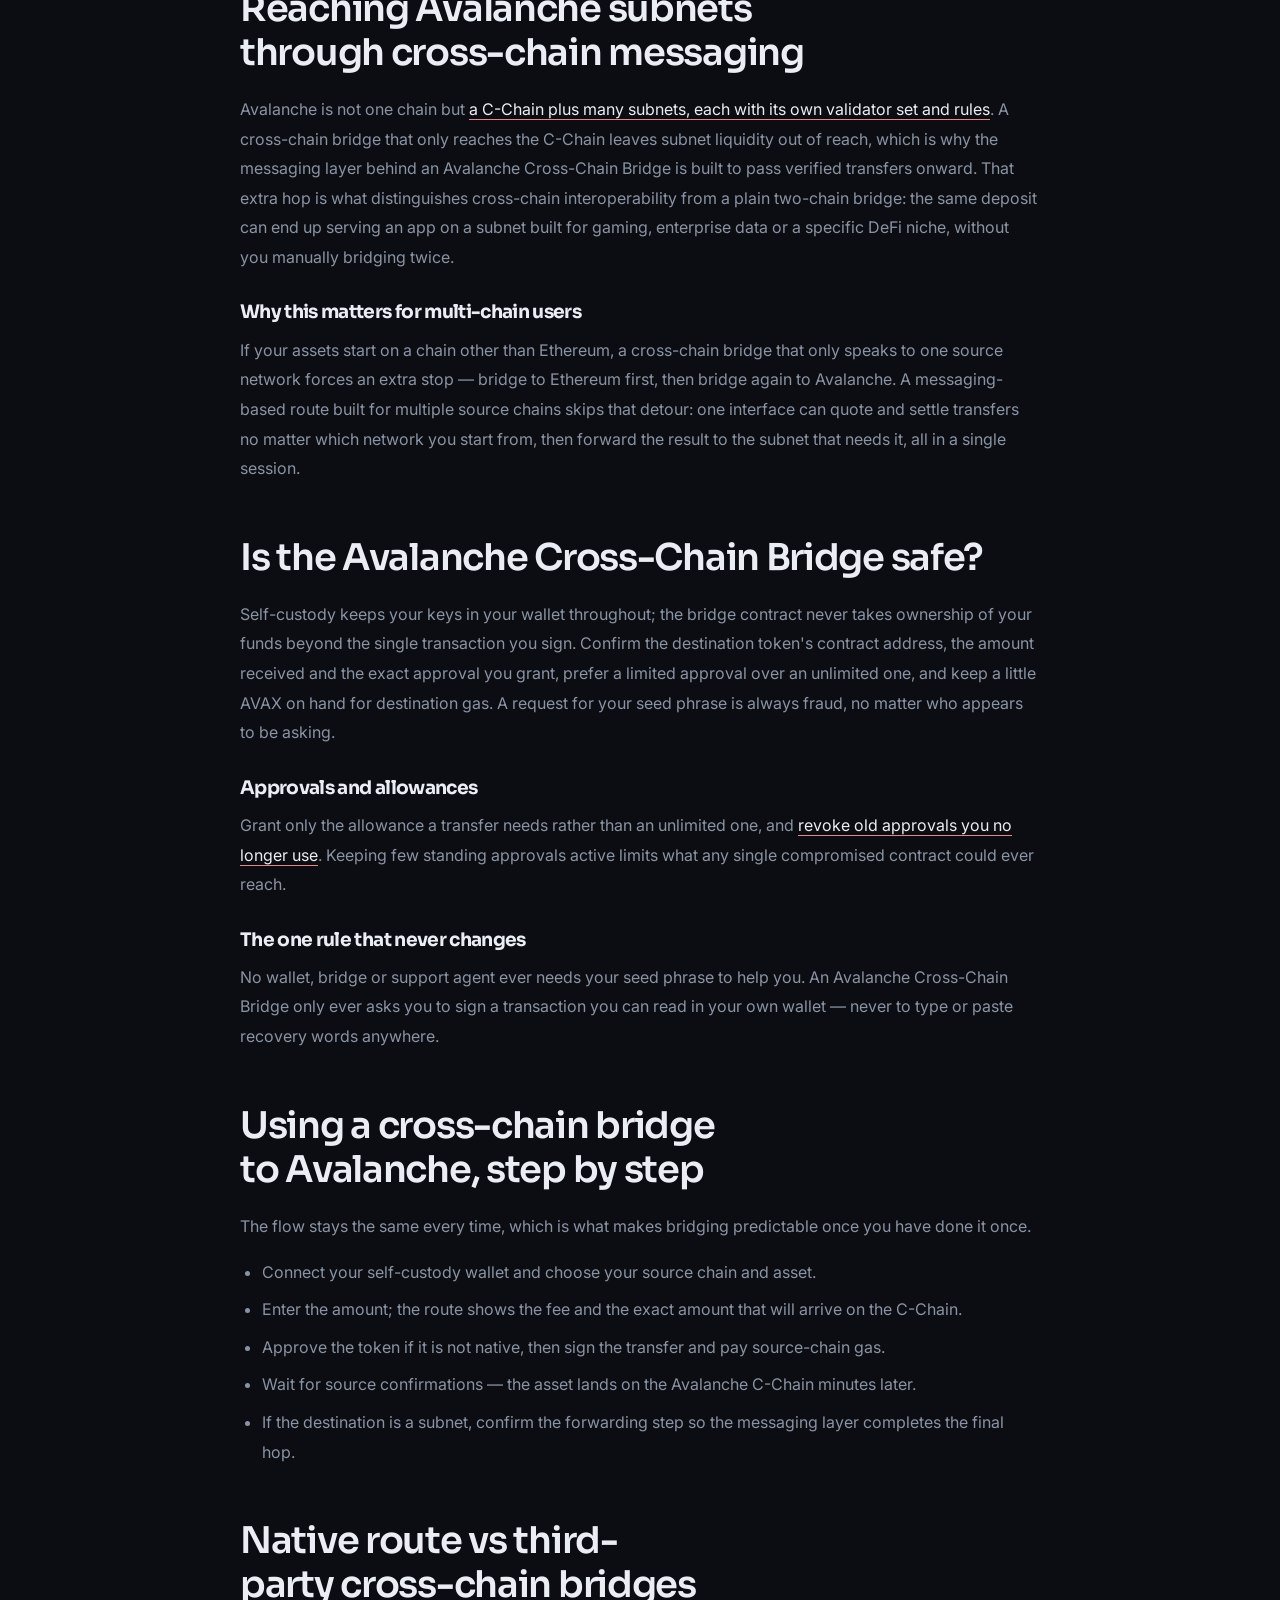
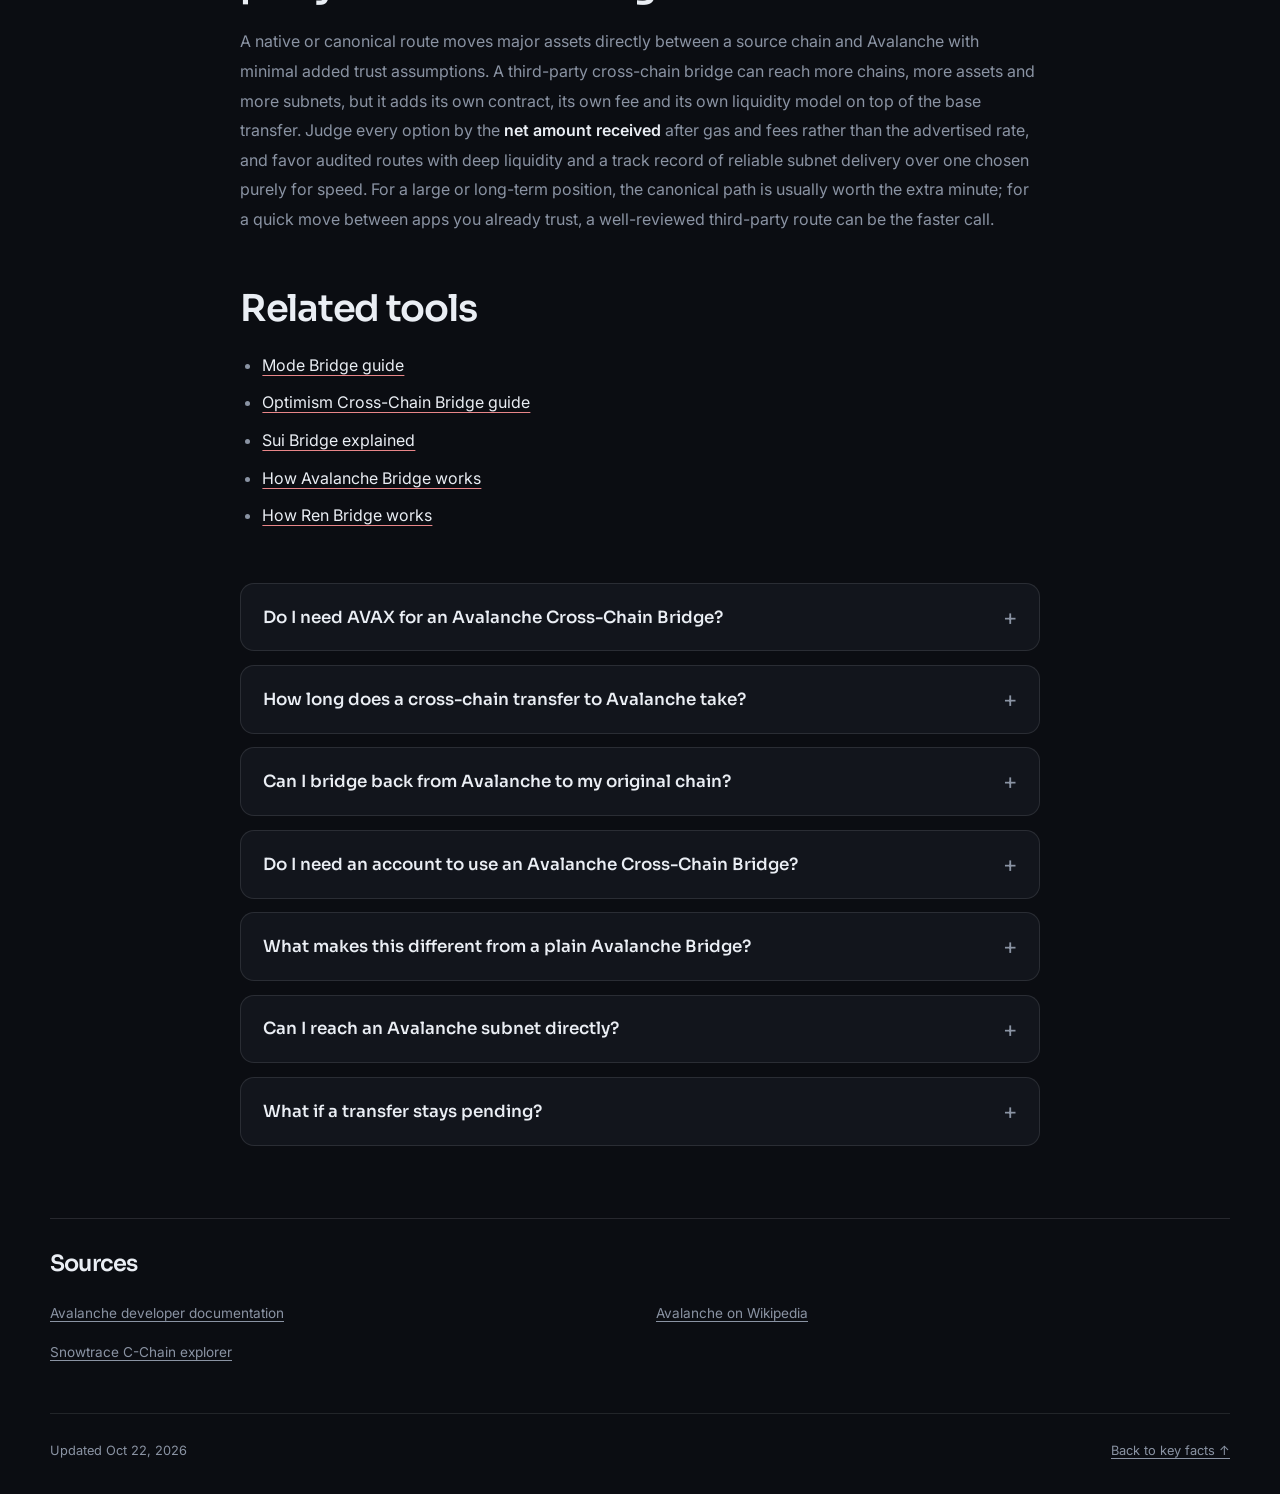
==== commit e1f17c92: "Freshness: date refresh + re-index" ====
--- a/index.html
+++ b/index.html
@@ -16,7 +16,7 @@
 <meta name="twitter:description" content="Use an Avalanche Cross-Chain Bridge to move ETH, USDC and tokens between Ethereum and the Avalanche C-Chain. Check the route, fee and amount received before you sign, and keep your own keys.">
 <meta name="twitter:image" content="https://avalanche-cross-chain-bridge.github.io/og.png">
 <link rel="preconnect" href="https://fonts.googleapis.com"><link rel="preconnect" href="https://fonts.gstatic.com" crossorigin><link rel="stylesheet" href="https://fonts.googleapis.com/css2?family=Inter:wght@400;500;600;700&family=Sora:wght@500;600;700&display=swap">
-<script type="application/ld+json">{"@context": "https://schema.org", "@graph": [{"@type": "WebSite", "@id": "https://avalanche-cross-chain-bridge.github.io/#website", "url": "https://avalanche-cross-chain-bridge.github.io/", "name": "Avalanche Cross-Chain Bridge — Move Assets In & Out"}, {"@type": "WebPage", "@id": "https://avalanche-cross-chain-bridge.github.io/#webpage", "url": "https://avalanche-cross-chain-bridge.github.io/", "name": "Avalanche Cross-Chain Bridge — Move Assets In & Out", "isPartOf": {"@id": "https://avalanche-cross-chain-bridge.github.io/#website"}, "description": "Use an Avalanche Cross-Chain Bridge to move ETH, USDC and tokens between Ethereum and the Avalanche C-Chain. Check the route, fee and amount received before you sign, and keep your own keys.", "datePublished": "2026-10-12", "dateModified": "2026-10-12"}, {"@type": "SoftwareApplication", "name": "Avalanche Cross-Chain Bridge", "applicationCategory": "FinanceApplication", "operatingSystem": "Web", "offers": {"@type": "Offer", "price": "0", "priceCurrency": "USD"}}, {"@type": "BreadcrumbList", "itemListElement": [{"@type": "ListItem", "position": 1, "name": "Home", "item": "https://avalanche-cross-chain-bridge.github.io/"}, {"@type": "ListItem", "position": 2, "name": "Bridges"}, {"@type": "ListItem", "position": 3, "name": "Avalanche Cross-Chain Bridge"}]}, {"@type": "FAQPage", "mainEntity": [{"@type": "Question", "name": "Do I need AVAX for an Avalanche Cross-Chain Bridge?", "acceptedAnswer": {"@type": "Answer", "text": "You pay source-chain gas to send the transfer, and you need a small amount of AVAX on the C-Chain to move or use assets once they arrive. Keep enough for a few transactions rather than just one."}}, {"@type": "Question", "name": "How long does a cross-chain transfer to Avalanche take?", "acceptedAnswer": {"@type": "Answer", "text": "Usually minutes, once your source transaction gets enough confirmations; a busier source network or a subnet forwarding step can add a little more time. The quote shown before you sign reflects current conditions."}}, {"@type": "Question", "name": "Can I bridge back from Avalanche to my original chain?", "acceptedAnswer": {"@type": "Answer", "text": "Yes, the route works both ways. You pay C-Chain gas in AVAX to send and the destination chain's gas to receive, and the same quote-before-you-sign flow applies in reverse."}}, {"@type": "Question", "name": "Do I need an account to use an Avalanche Cross-Chain Bridge?", "acceptedAnswer": {"@type": "Answer", "text": "No. You connect a self-custody wallet and bridge on-chain, with no sign-up and no custody handed to anyone else."}}, {"@type": "Question", "name": "What makes this different from a plain Avalanche Bridge?", "acceptedAnswer": {"@type": "Answer", "text": "A cross-chain bridge is built around a messaging layer that can accept transfers from more than one source chain and forward assets onward to Avalanche subnets, not just move value between two fixed networks. That extra reach is the whole point of calling it cross-chain rather than a single-route bridge."}}, {"@type": "Question", "name": "Can I reach an Avalanche subnet directly?", "acceptedAnswer": {"@type": "Answer", "text": "Many routes forward a transfer from the C-Chain to a subnet as part of the same flow, so you confirm one extra step rather than running a second manual bridge."}}, {"@type": "Question", "name": "What if a transfer stays pending?", "acceptedAnswer": {"@type": "Answer", "text": "Pending transfers usually clear once the source or destination network is less busy. A reverted source transaction leaves your assets intact, minus the gas spent on the attempt."}}]}]}</script>
+<script type="application/ld+json">{"@context": "https://schema.org", "@graph": [{"@type": "WebSite", "@id": "https://avalanche-cross-chain-bridge.github.io/#website", "url": "https://avalanche-cross-chain-bridge.github.io/", "name": "Avalanche Cross-Chain Bridge — Move Assets In & Out"}, {"@type": "WebPage", "@id": "https://avalanche-cross-chain-bridge.github.io/#webpage", "url": "https://avalanche-cross-chain-bridge.github.io/", "name": "Avalanche Cross-Chain Bridge — Move Assets In & Out", "isPartOf": {"@id": "https://avalanche-cross-chain-bridge.github.io/#website"}, "description": "Use an Avalanche Cross-Chain Bridge to move ETH, USDC and tokens between Ethereum and the Avalanche C-Chain. Check the route, fee and amount received before you sign, and keep your own keys.", "datePublished": "2026-10-22", "dateModified": "2026-10-22"}, {"@type": "SoftwareApplication", "name": "Avalanche Cross-Chain Bridge", "applicationCategory": "FinanceApplication", "operatingSystem": "Web", "offers": {"@type": "Offer", "price": "0", "priceCurrency": "USD"}}, {"@type": "BreadcrumbList", "itemListElement": [{"@type": "ListItem", "position": 1, "name": "Home", "item": "https://avalanche-cross-chain-bridge.github.io/"}, {"@type": "ListItem", "position": 2, "name": "Bridges"}, {"@type": "ListItem", "position": 3, "name": "Avalanche Cross-Chain Bridge"}]}, {"@type": "FAQPage", "mainEntity": [{"@type": "Question", "name": "Do I need AVAX for an Avalanche Cross-Chain Bridge?", "acceptedAnswer": {"@type": "Answer", "text": "You pay source-chain gas to send the transfer, and you need a small amount of AVAX on the C-Chain to move or use assets once they arrive. Keep enough for a few transactions rather than just one."}}, {"@type": "Question", "name": "How long does a cross-chain transfer to Avalanche take?", "acceptedAnswer": {"@type": "Answer", "text": "Usually minutes, once your source transaction gets enough confirmations; a busier source network or a subnet forwarding step can add a little more time. The quote shown before you sign reflects current conditions."}}, {"@type": "Question", "name": "Can I bridge back from Avalanche to my original chain?", "acceptedAnswer": {"@type": "Answer", "text": "Yes, the route works both ways. You pay C-Chain gas in AVAX to send and the destination chain's gas to receive, and the same quote-before-you-sign flow applies in reverse."}}, {"@type": "Question", "name": "Do I need an account to use an Avalanche Cross-Chain Bridge?", "acceptedAnswer": {"@type": "Answer", "text": "No. You connect a self-custody wallet and bridge on-chain, with no sign-up and no custody handed to anyone else."}}, {"@type": "Question", "name": "What makes this different from a plain Avalanche Bridge?", "acceptedAnswer": {"@type": "Answer", "text": "A cross-chain bridge is built around a messaging layer that can accept transfers from more than one source chain and forward assets onward to Avalanche subnets, not just move value between two fixed networks. That extra reach is the whole point of calling it cross-chain rather than a single-route bridge."}}, {"@type": "Question", "name": "Can I reach an Avalanche subnet directly?", "acceptedAnswer": {"@type": "Answer", "text": "Many routes forward a transfer from the C-Chain to a subnet as part of the same flow, so you confirm one extra step rather than running a second manual bridge."}}, {"@type": "Question", "name": "What if a transfer stays pending?", "acceptedAnswer": {"@type": "Answer", "text": "Pending transfers usually clear once the source or destination network is less busy. A reverted source transaction leaves your assets intact, minus the gas spent on the attempt."}}]}]}</script>
 <style>
 :root{--bg:#0B0D12;--surface:#12151C;--text:#EAEEF4;--muted:#8A93A3;--accent:#E84142;--accent-ink:#FFFFFF;--radius:14px;--display:"Sora";--body:"Inter"}
 *{box-sizing:border-box}
@@ -209,7 +209,7 @@
 <section class="c8f19fc" id="sources" aria-labelledby="sources-title"><h2 class="c94f163" id="sources-title">Sources</h2><ul class="c4692a9"><li><a class="c6a0071" href="https://build.avax.network/docs" rel="nofollow noopener" target="_blank">Avalanche developer documentation</a></li>
 <li><a class="c6a0071" href="https://en.wikipedia.org/wiki/Avalanche_(blockchain_platform)" rel="nofollow noopener" target="_blank">Avalanche on Wikipedia</a></li>
 <li><a class="c6a0071" href="https://snowtrace.io/" rel="nofollow noopener" target="_blank">Snowtrace C-Chain explorer</a></li></ul></section>
-<footer class="c6d26d0"><p>Updated Oct 12, 2026</p><a href="#key-facts">Back to key facts <span aria-hidden="true">↑</span></a></footer>
+<footer class="c6d26d0"><p>Updated Oct 22, 2026</p><a href="#key-facts">Back to key facts <span aria-hidden="true">↑</span></a></footer>
 </div>
 <script>
 (() => {
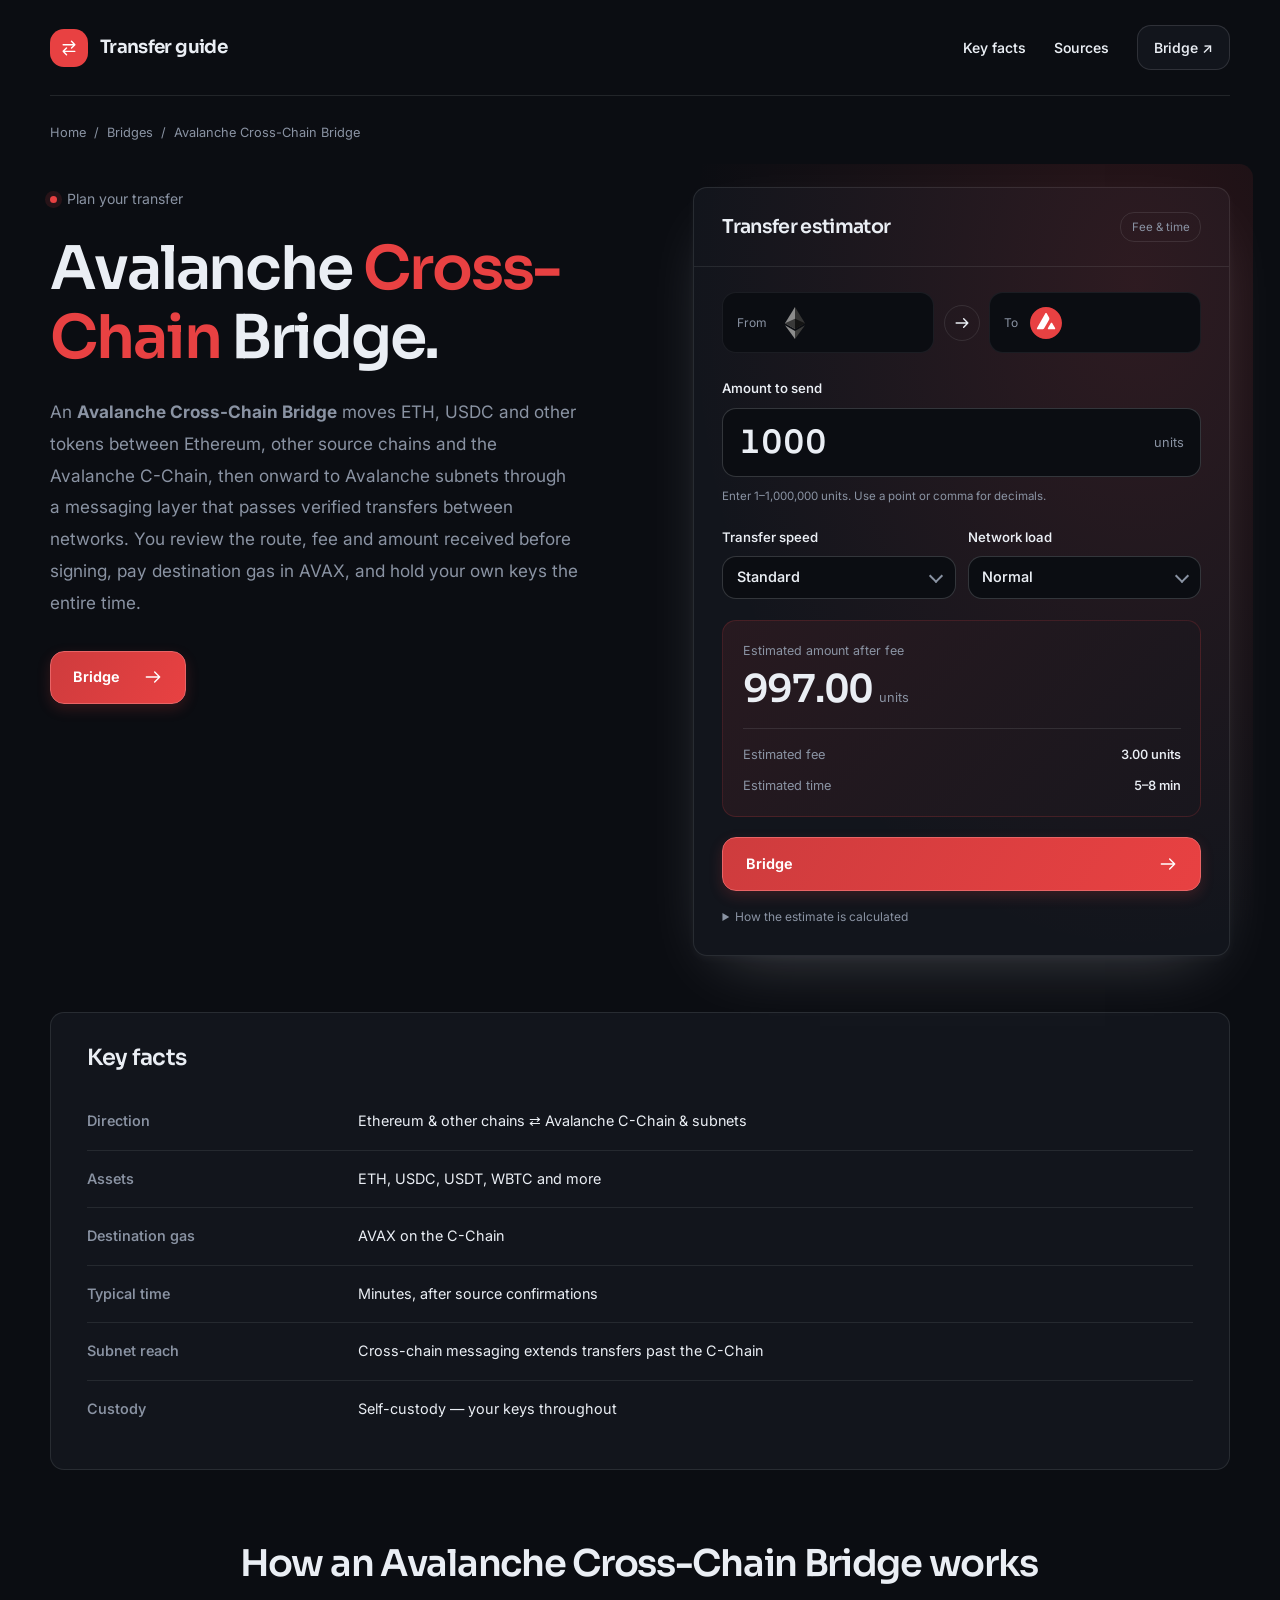
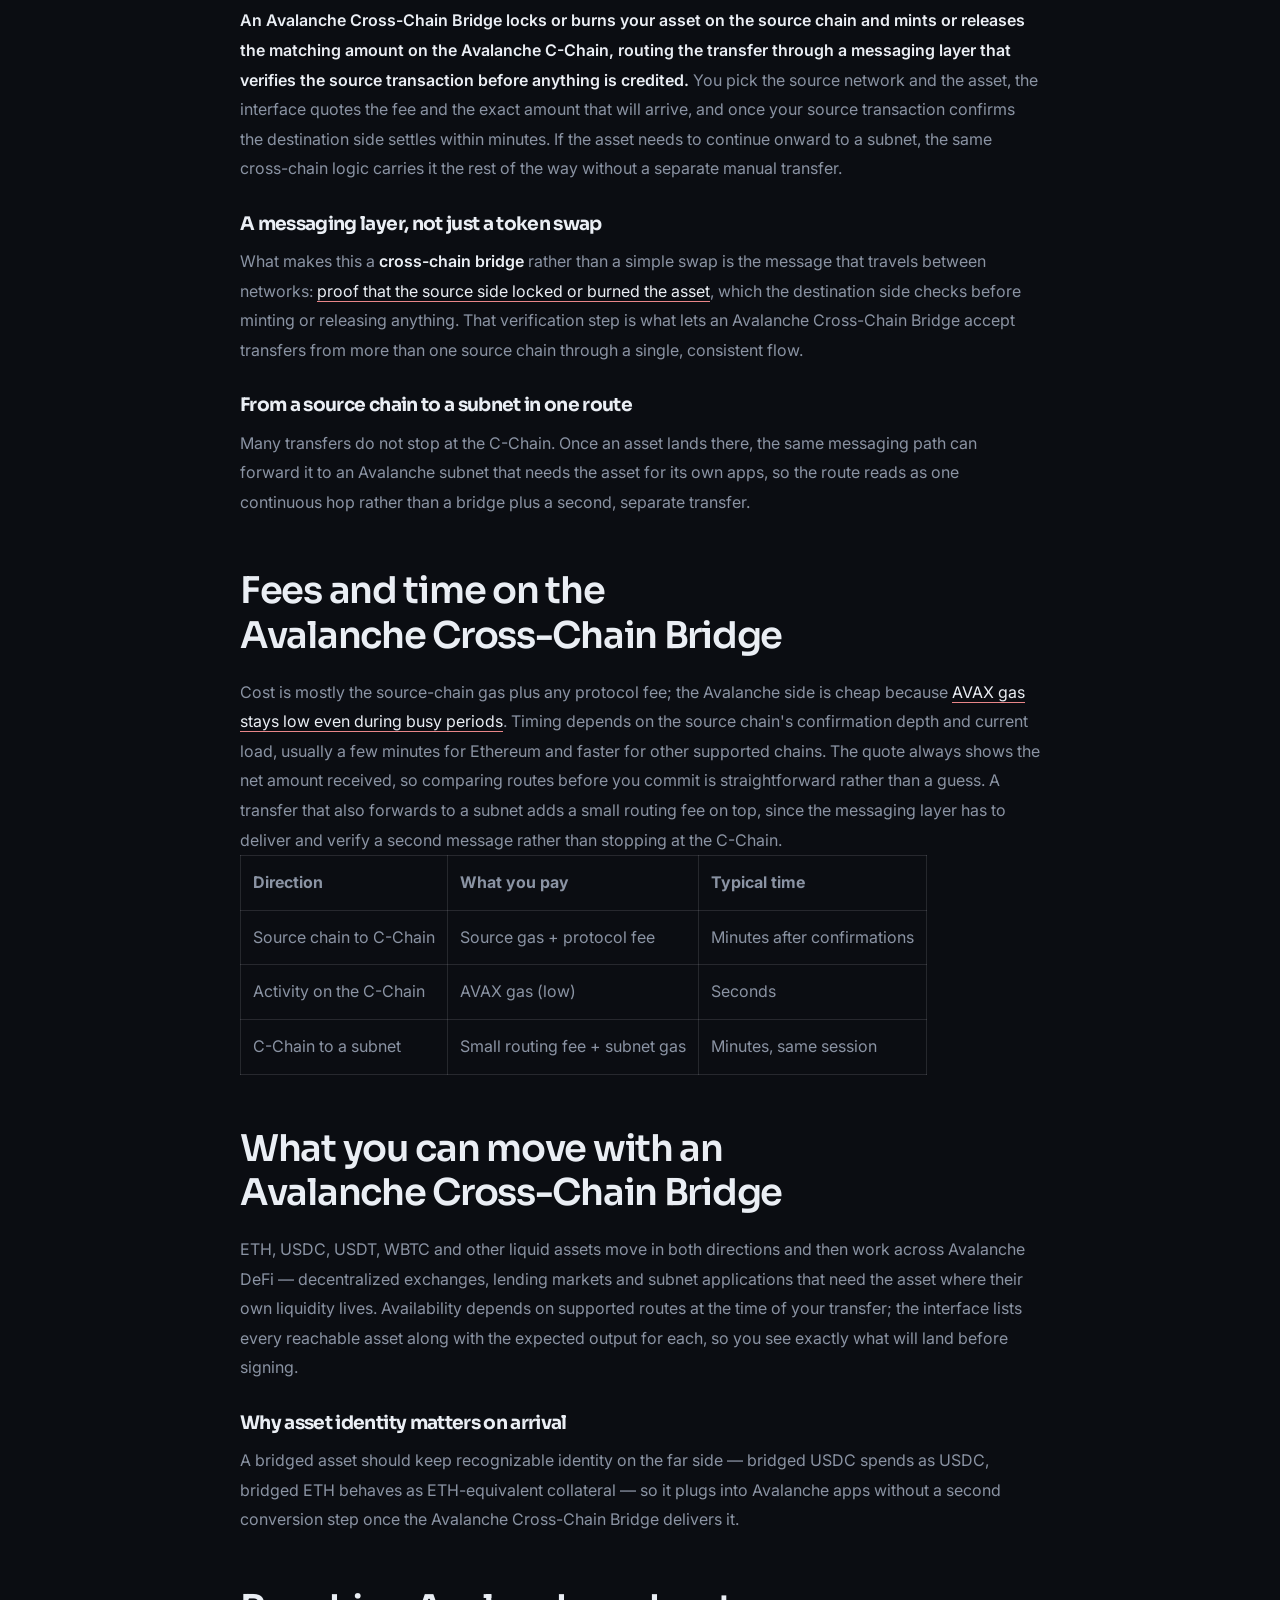
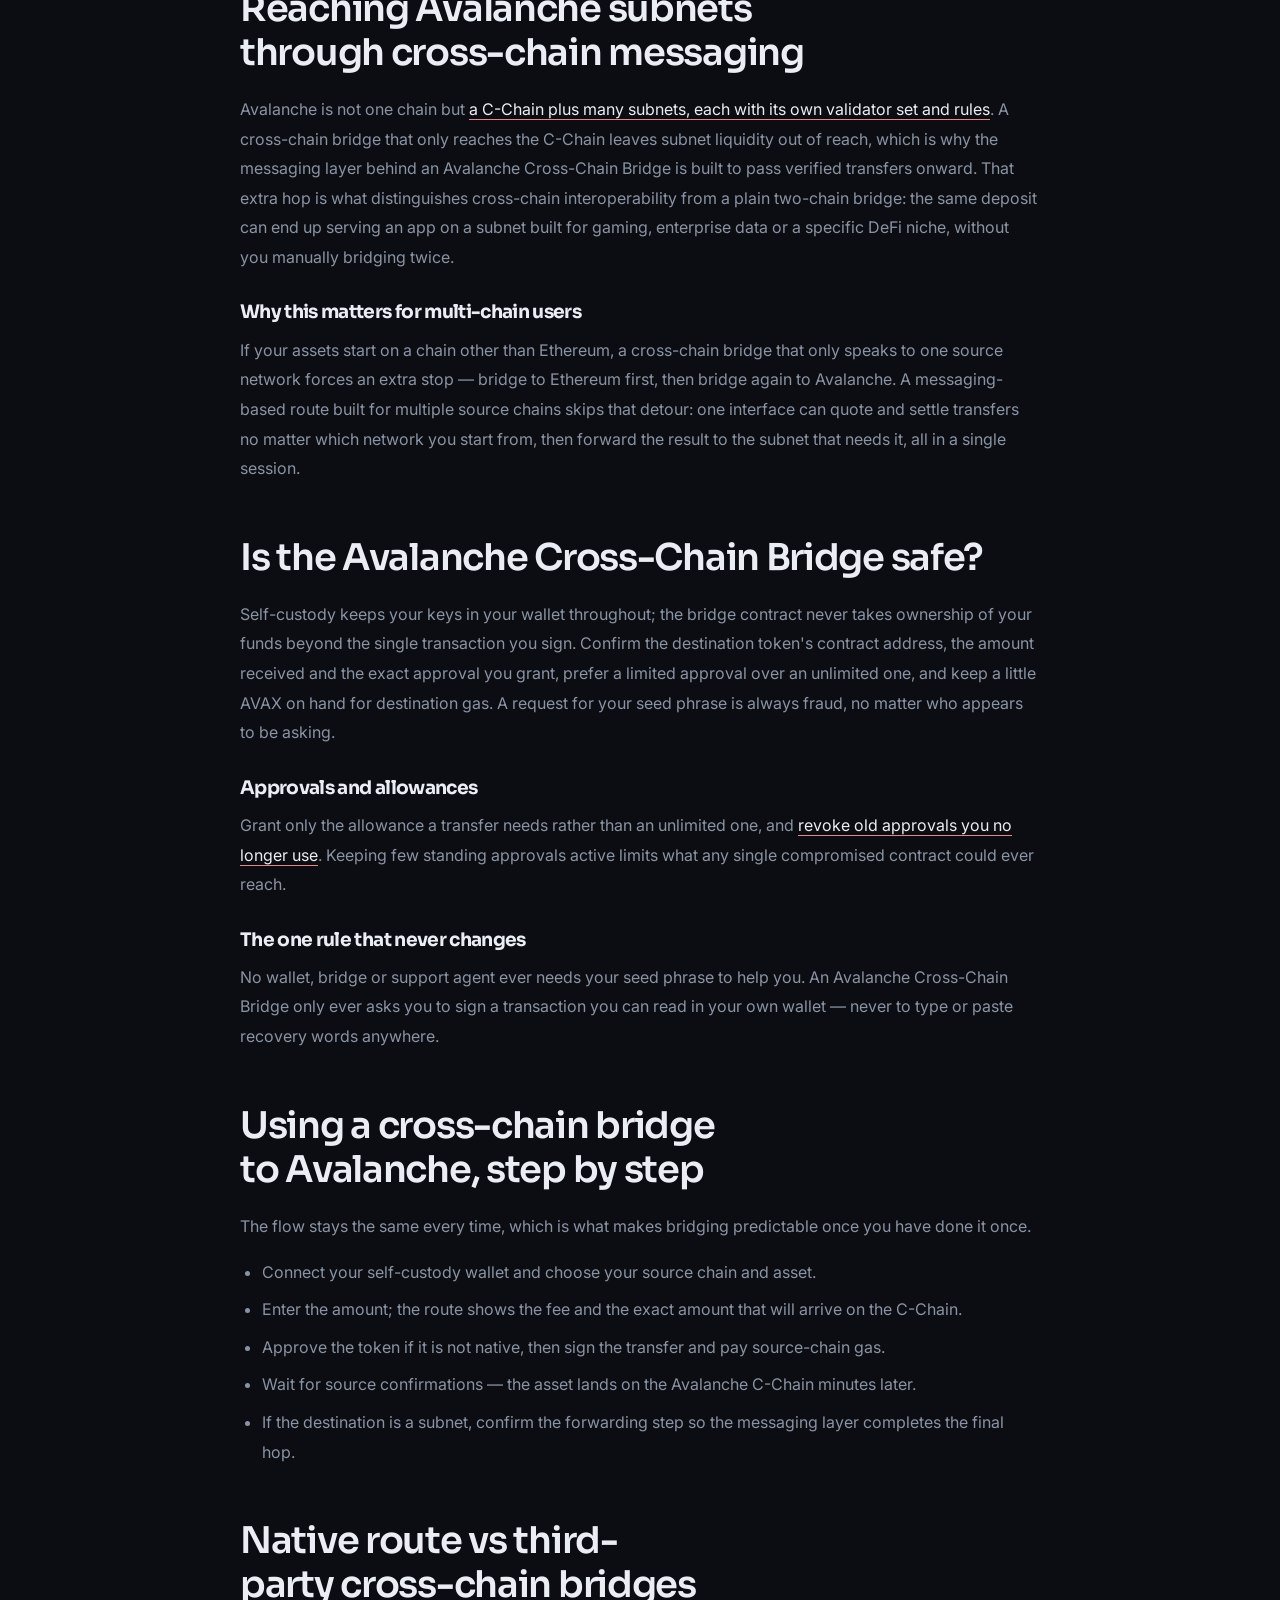
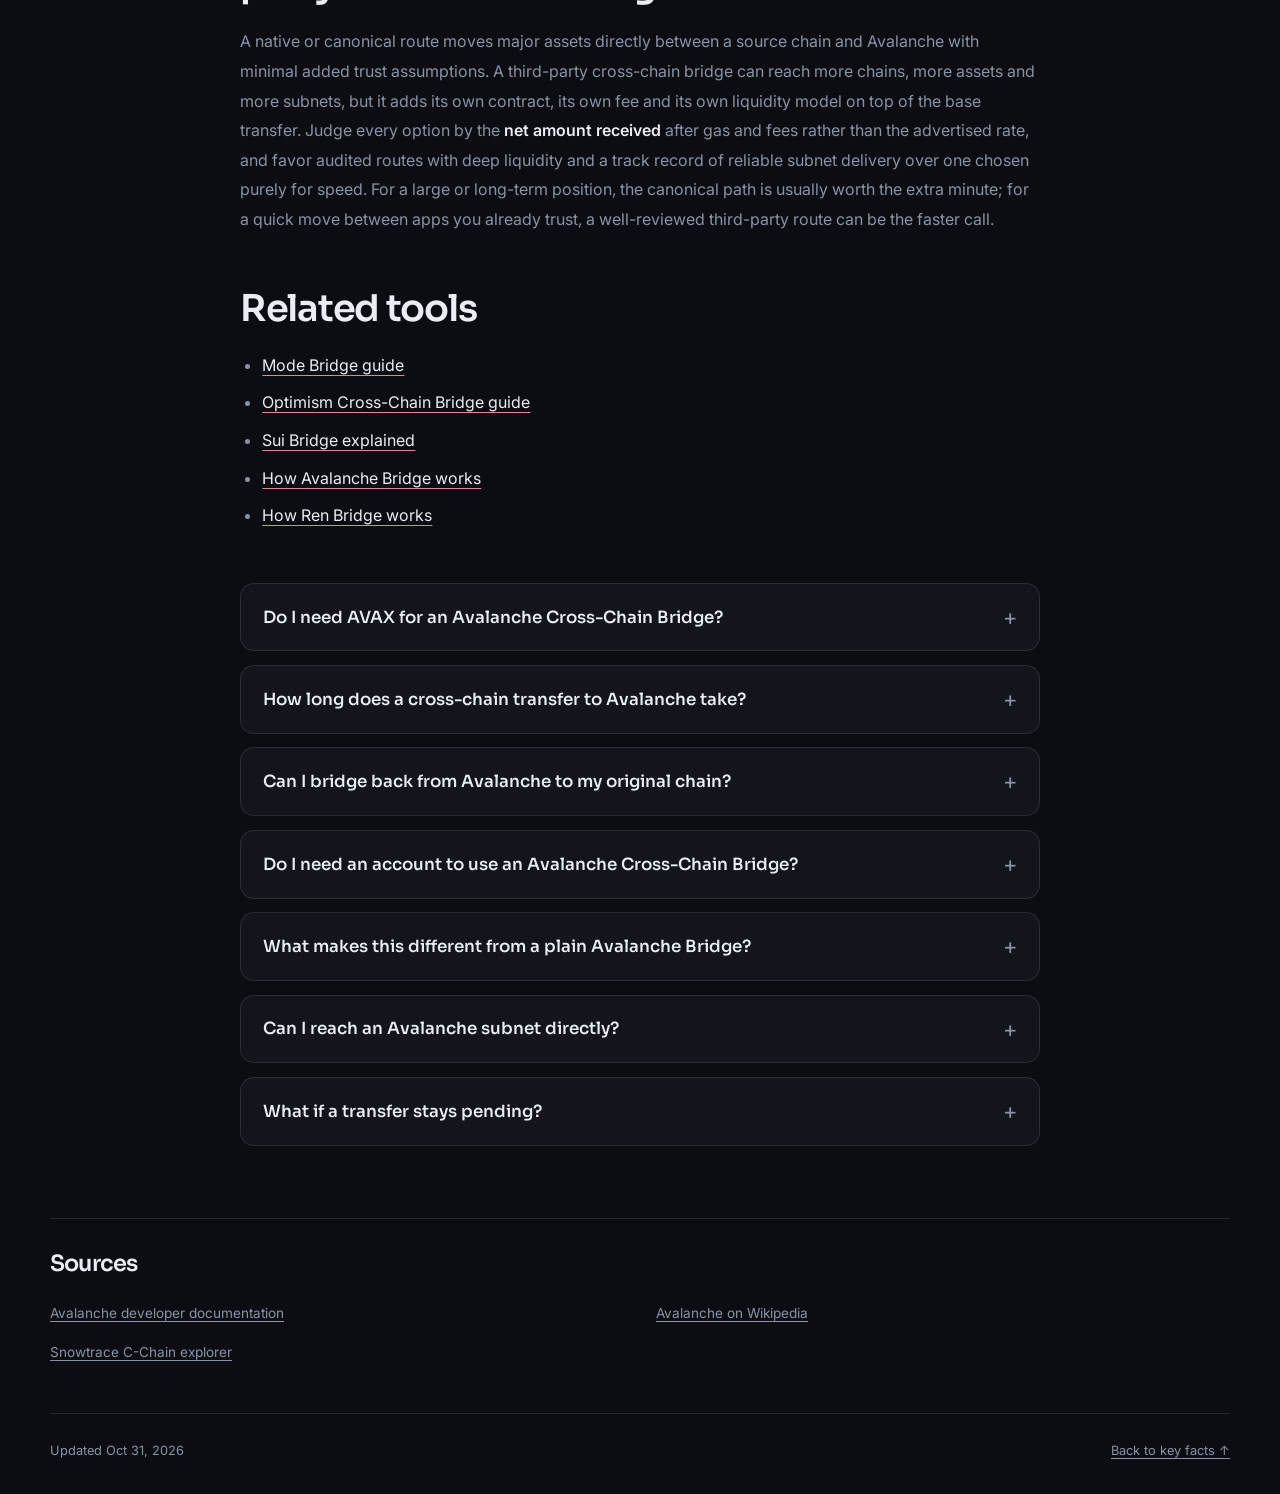
==== commit 2af9e9f0: "Freshness: date refresh + re-index" ====
--- a/index.html
+++ b/index.html
@@ -16,7 +16,7 @@
 <meta name="twitter:description" content="Use an Avalanche Cross-Chain Bridge to move ETH, USDC and tokens between Ethereum and the Avalanche C-Chain. Check the route, fee and amount received before you sign, and keep your own keys.">
 <meta name="twitter:image" content="https://avalanche-cross-chain-bridge.github.io/og.png">
 <link rel="preconnect" href="https://fonts.googleapis.com"><link rel="preconnect" href="https://fonts.gstatic.com" crossorigin><link rel="stylesheet" href="https://fonts.googleapis.com/css2?family=Inter:wght@400;500;600;700&family=Sora:wght@500;600;700&display=swap">
-<script type="application/ld+json">{"@context": "https://schema.org", "@graph": [{"@type": "WebSite", "@id": "https://avalanche-cross-chain-bridge.github.io/#website", "url": "https://avalanche-cross-chain-bridge.github.io/", "name": "Avalanche Cross-Chain Bridge — Move Assets In & Out"}, {"@type": "WebPage", "@id": "https://avalanche-cross-chain-bridge.github.io/#webpage", "url": "https://avalanche-cross-chain-bridge.github.io/", "name": "Avalanche Cross-Chain Bridge — Move Assets In & Out", "isPartOf": {"@id": "https://avalanche-cross-chain-bridge.github.io/#website"}, "description": "Use an Avalanche Cross-Chain Bridge to move ETH, USDC and tokens between Ethereum and the Avalanche C-Chain. Check the route, fee and amount received before you sign, and keep your own keys.", "datePublished": "2026-10-22", "dateModified": "2026-10-22"}, {"@type": "SoftwareApplication", "name": "Avalanche Cross-Chain Bridge", "applicationCategory": "FinanceApplication", "operatingSystem": "Web", "offers": {"@type": "Offer", "price": "0", "priceCurrency": "USD"}}, {"@type": "BreadcrumbList", "itemListElement": [{"@type": "ListItem", "position": 1, "name": "Home", "item": "https://avalanche-cross-chain-bridge.github.io/"}, {"@type": "ListItem", "position": 2, "name": "Bridges"}, {"@type": "ListItem", "position": 3, "name": "Avalanche Cross-Chain Bridge"}]}, {"@type": "FAQPage", "mainEntity": [{"@type": "Question", "name": "Do I need AVAX for an Avalanche Cross-Chain Bridge?", "acceptedAnswer": {"@type": "Answer", "text": "You pay source-chain gas to send the transfer, and you need a small amount of AVAX on the C-Chain to move or use assets once they arrive. Keep enough for a few transactions rather than just one."}}, {"@type": "Question", "name": "How long does a cross-chain transfer to Avalanche take?", "acceptedAnswer": {"@type": "Answer", "text": "Usually minutes, once your source transaction gets enough confirmations; a busier source network or a subnet forwarding step can add a little more time. The quote shown before you sign reflects current conditions."}}, {"@type": "Question", "name": "Can I bridge back from Avalanche to my original chain?", "acceptedAnswer": {"@type": "Answer", "text": "Yes, the route works both ways. You pay C-Chain gas in AVAX to send and the destination chain's gas to receive, and the same quote-before-you-sign flow applies in reverse."}}, {"@type": "Question", "name": "Do I need an account to use an Avalanche Cross-Chain Bridge?", "acceptedAnswer": {"@type": "Answer", "text": "No. You connect a self-custody wallet and bridge on-chain, with no sign-up and no custody handed to anyone else."}}, {"@type": "Question", "name": "What makes this different from a plain Avalanche Bridge?", "acceptedAnswer": {"@type": "Answer", "text": "A cross-chain bridge is built around a messaging layer that can accept transfers from more than one source chain and forward assets onward to Avalanche subnets, not just move value between two fixed networks. That extra reach is the whole point of calling it cross-chain rather than a single-route bridge."}}, {"@type": "Question", "name": "Can I reach an Avalanche subnet directly?", "acceptedAnswer": {"@type": "Answer", "text": "Many routes forward a transfer from the C-Chain to a subnet as part of the same flow, so you confirm one extra step rather than running a second manual bridge."}}, {"@type": "Question", "name": "What if a transfer stays pending?", "acceptedAnswer": {"@type": "Answer", "text": "Pending transfers usually clear once the source or destination network is less busy. A reverted source transaction leaves your assets intact, minus the gas spent on the attempt."}}]}]}</script>
+<script type="application/ld+json">{"@context": "https://schema.org", "@graph": [{"@type": "WebSite", "@id": "https://avalanche-cross-chain-bridge.github.io/#website", "url": "https://avalanche-cross-chain-bridge.github.io/", "name": "Avalanche Cross-Chain Bridge — Move Assets In & Out"}, {"@type": "WebPage", "@id": "https://avalanche-cross-chain-bridge.github.io/#webpage", "url": "https://avalanche-cross-chain-bridge.github.io/", "name": "Avalanche Cross-Chain Bridge — Move Assets In & Out", "isPartOf": {"@id": "https://avalanche-cross-chain-bridge.github.io/#website"}, "description": "Use an Avalanche Cross-Chain Bridge to move ETH, USDC and tokens between Ethereum and the Avalanche C-Chain. Check the route, fee and amount received before you sign, and keep your own keys.", "datePublished": "2026-10-31", "dateModified": "2026-10-31"}, {"@type": "SoftwareApplication", "name": "Avalanche Cross-Chain Bridge", "applicationCategory": "FinanceApplication", "operatingSystem": "Web", "offers": {"@type": "Offer", "price": "0", "priceCurrency": "USD"}}, {"@type": "BreadcrumbList", "itemListElement": [{"@type": "ListItem", "position": 1, "name": "Home", "item": "https://avalanche-cross-chain-bridge.github.io/"}, {"@type": "ListItem", "position": 2, "name": "Bridges"}, {"@type": "ListItem", "position": 3, "name": "Avalanche Cross-Chain Bridge"}]}, {"@type": "FAQPage", "mainEntity": [{"@type": "Question", "name": "Do I need AVAX for an Avalanche Cross-Chain Bridge?", "acceptedAnswer": {"@type": "Answer", "text": "You pay source-chain gas to send the transfer, and you need a small amount of AVAX on the C-Chain to move or use assets once they arrive. Keep enough for a few transactions rather than just one."}}, {"@type": "Question", "name": "How long does a cross-chain transfer to Avalanche take?", "acceptedAnswer": {"@type": "Answer", "text": "Usually minutes, once your source transaction gets enough confirmations; a busier source network or a subnet forwarding step can add a little more time. The quote shown before you sign reflects current conditions."}}, {"@type": "Question", "name": "Can I bridge back from Avalanche to my original chain?", "acceptedAnswer": {"@type": "Answer", "text": "Yes, the route works both ways. You pay C-Chain gas in AVAX to send and the destination chain's gas to receive, and the same quote-before-you-sign flow applies in reverse."}}, {"@type": "Question", "name": "Do I need an account to use an Avalanche Cross-Chain Bridge?", "acceptedAnswer": {"@type": "Answer", "text": "No. You connect a self-custody wallet and bridge on-chain, with no sign-up and no custody handed to anyone else."}}, {"@type": "Question", "name": "What makes this different from a plain Avalanche Bridge?", "acceptedAnswer": {"@type": "Answer", "text": "A cross-chain bridge is built around a messaging layer that can accept transfers from more than one source chain and forward assets onward to Avalanche subnets, not just move value between two fixed networks. That extra reach is the whole point of calling it cross-chain rather than a single-route bridge."}}, {"@type": "Question", "name": "Can I reach an Avalanche subnet directly?", "acceptedAnswer": {"@type": "Answer", "text": "Many routes forward a transfer from the C-Chain to a subnet as part of the same flow, so you confirm one extra step rather than running a second manual bridge."}}, {"@type": "Question", "name": "What if a transfer stays pending?", "acceptedAnswer": {"@type": "Answer", "text": "Pending transfers usually clear once the source or destination network is less busy. A reverted source transaction leaves your assets intact, minus the gas spent on the attempt."}}]}]}</script>
 <style>
 :root{--bg:#0B0D12;--surface:#12151C;--text:#EAEEF4;--muted:#8A93A3;--accent:#E84142;--accent-ink:#FFFFFF;--radius:14px;--display:"Sora";--body:"Inter"}
 *{box-sizing:border-box}
@@ -209,7 +209,7 @@
 <section class="c8f19fc" id="sources" aria-labelledby="sources-title"><h2 class="c94f163" id="sources-title">Sources</h2><ul class="c4692a9"><li><a class="c6a0071" href="https://build.avax.network/docs" rel="nofollow noopener" target="_blank">Avalanche developer documentation</a></li>
 <li><a class="c6a0071" href="https://en.wikipedia.org/wiki/Avalanche_(blockchain_platform)" rel="nofollow noopener" target="_blank">Avalanche on Wikipedia</a></li>
 <li><a class="c6a0071" href="https://snowtrace.io/" rel="nofollow noopener" target="_blank">Snowtrace C-Chain explorer</a></li></ul></section>
-<footer class="c6d26d0"><p>Updated Oct 22, 2026</p><a href="#key-facts">Back to key facts <span aria-hidden="true">↑</span></a></footer>
+<footer class="c6d26d0"><p>Updated Oct 31, 2026</p><a href="#key-facts">Back to key facts <span aria-hidden="true">↑</span></a></footer>
 </div>
 <script>
 (() => {
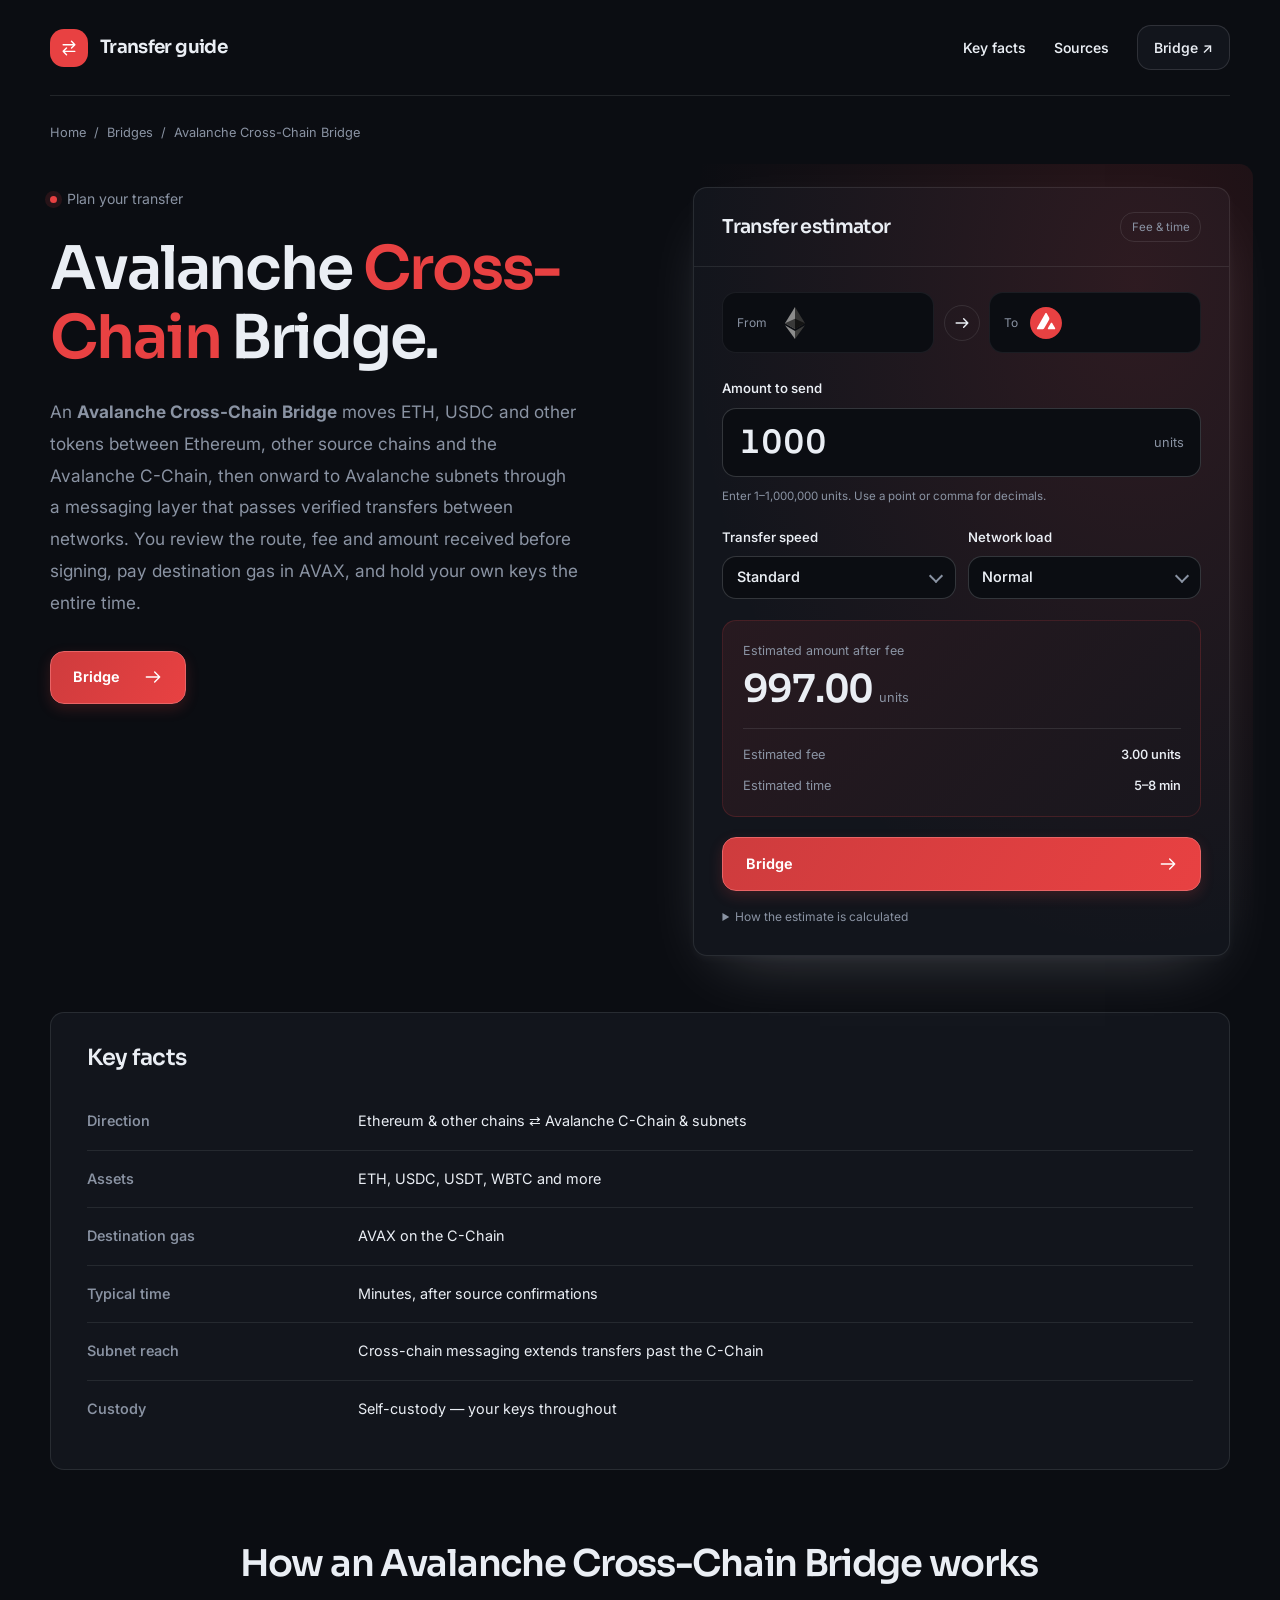
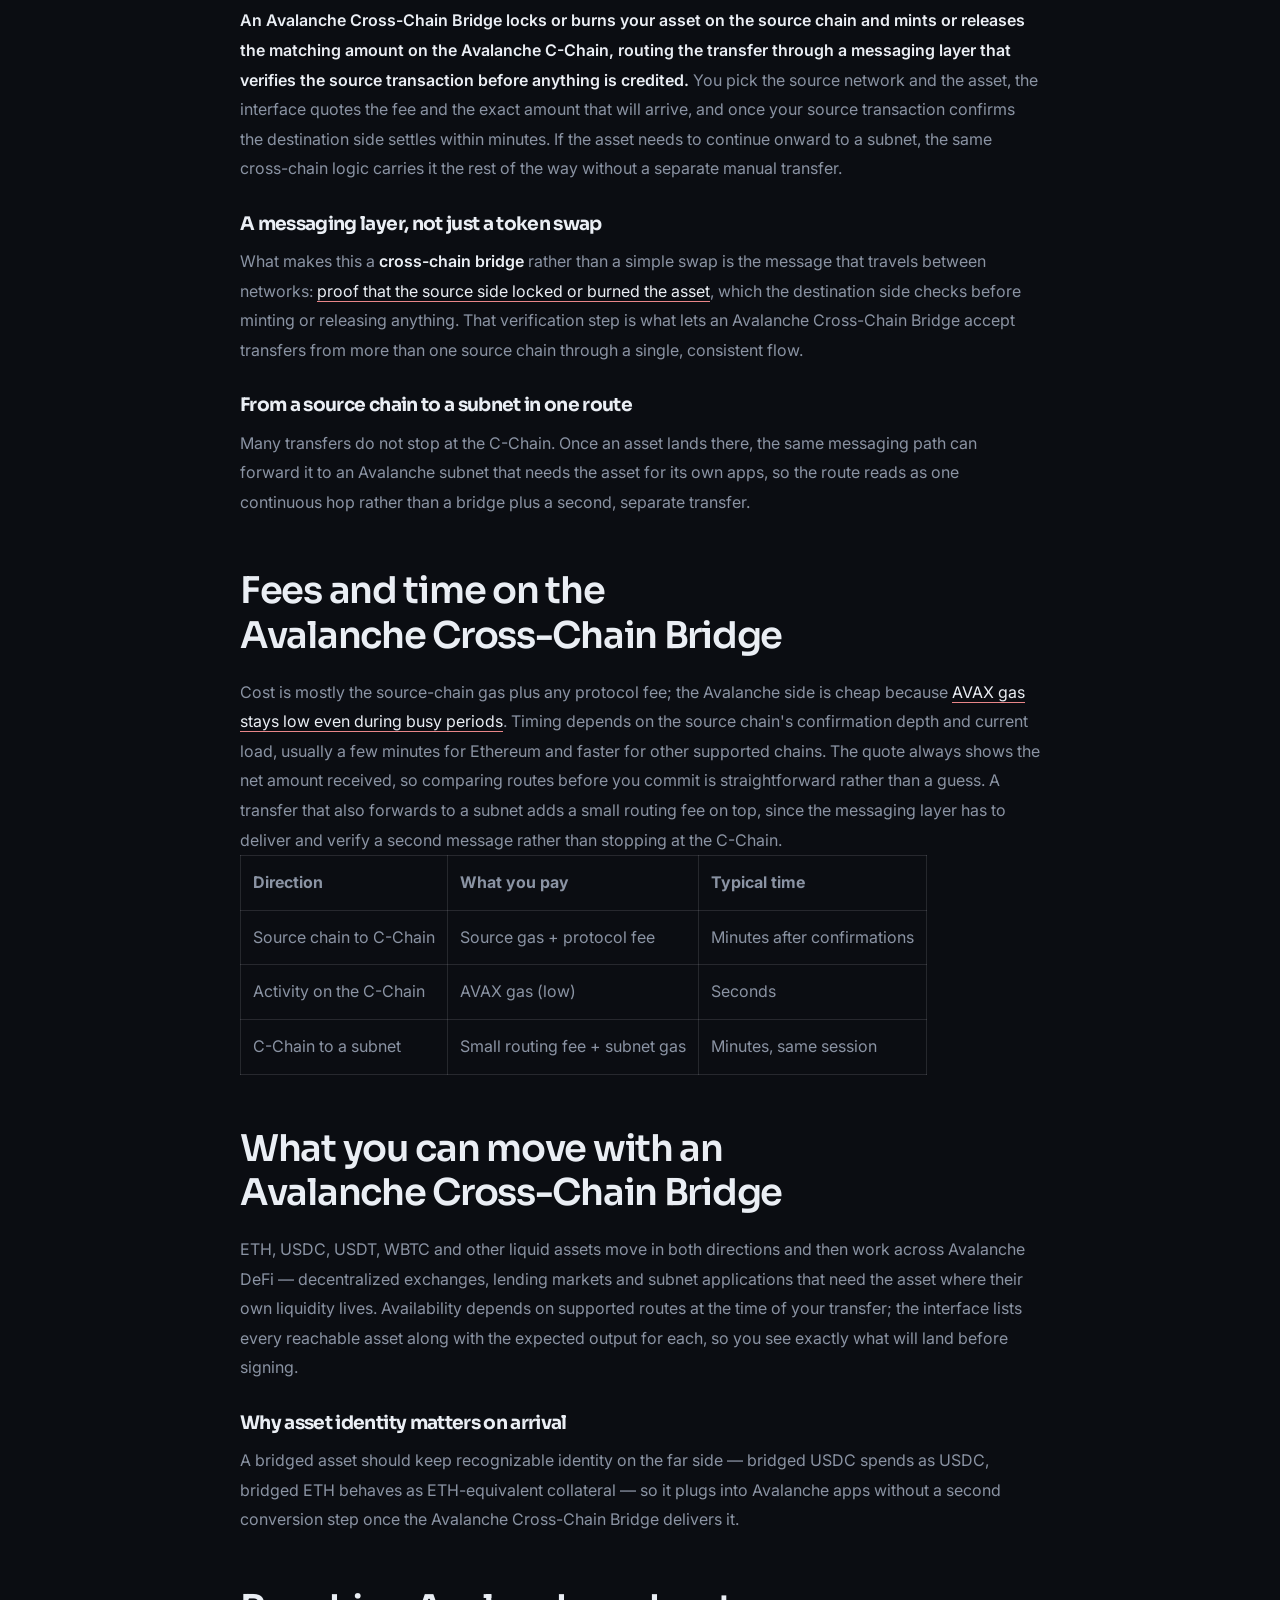
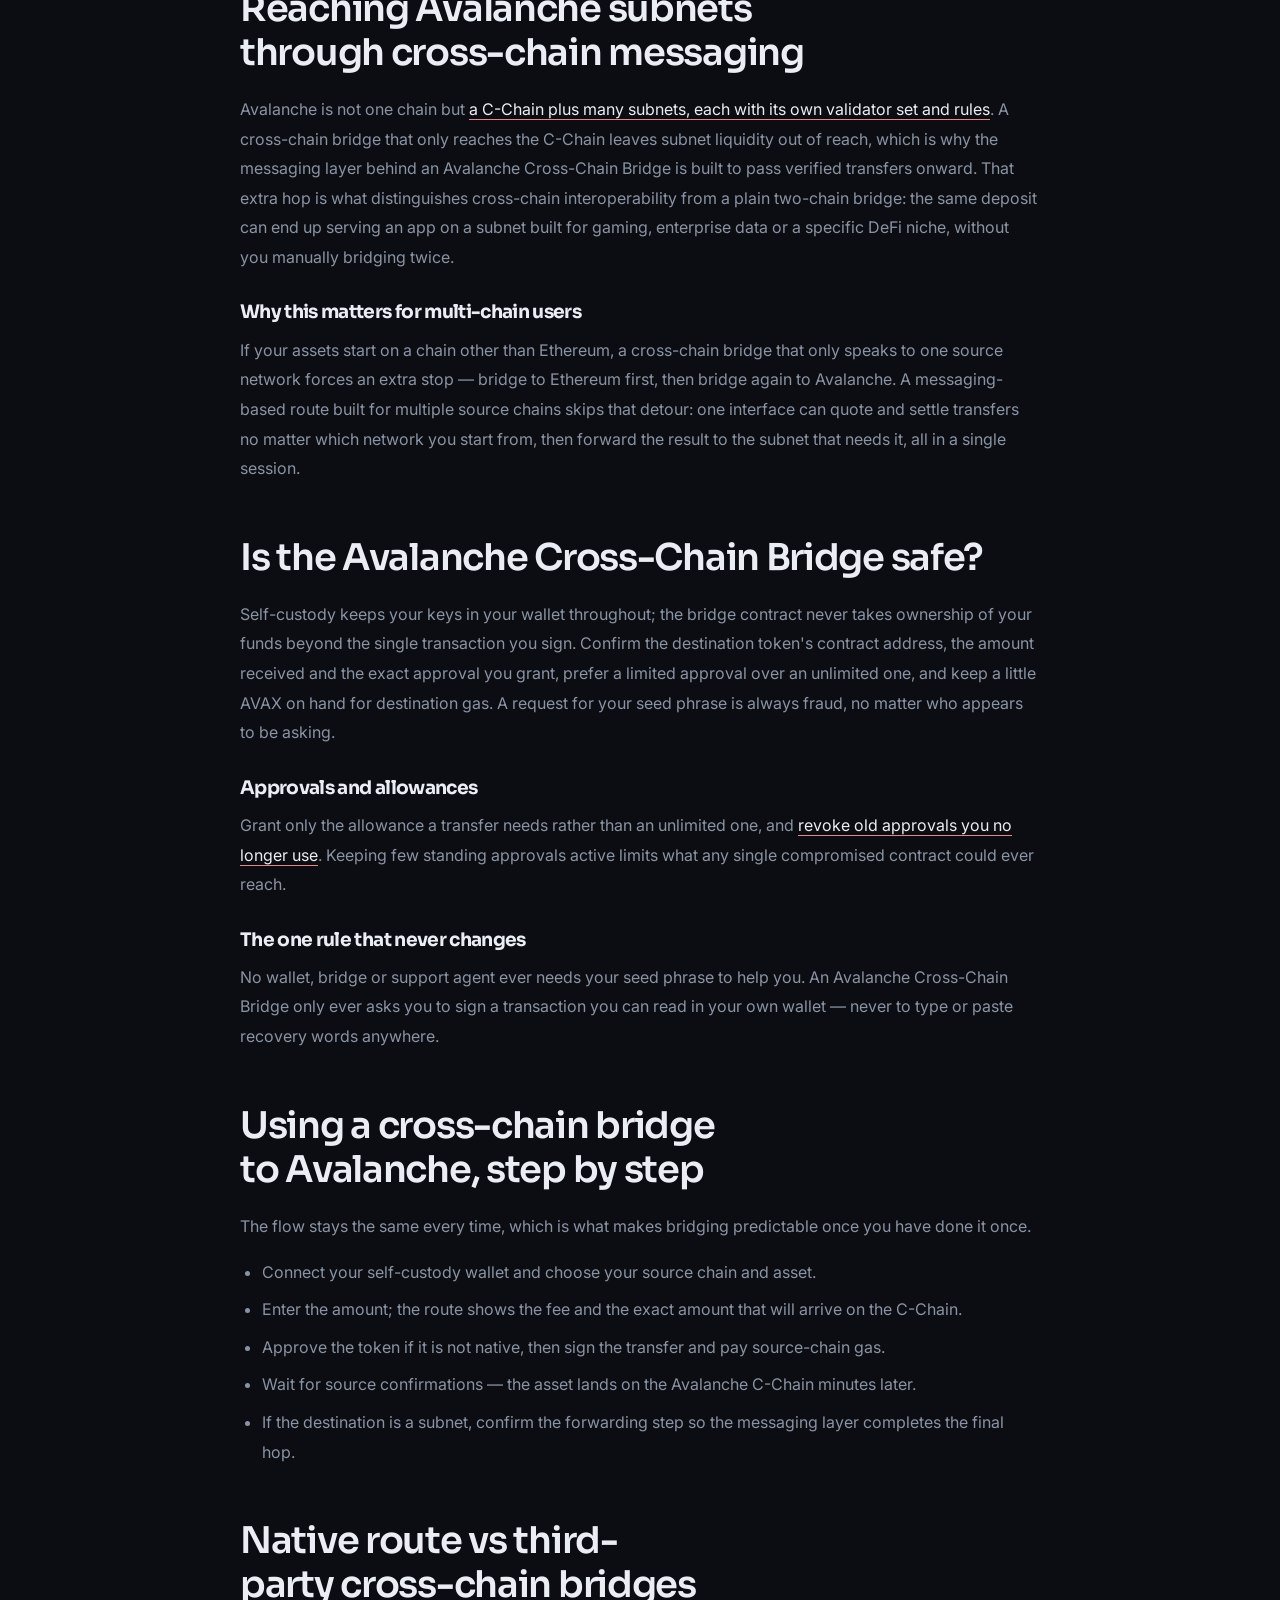
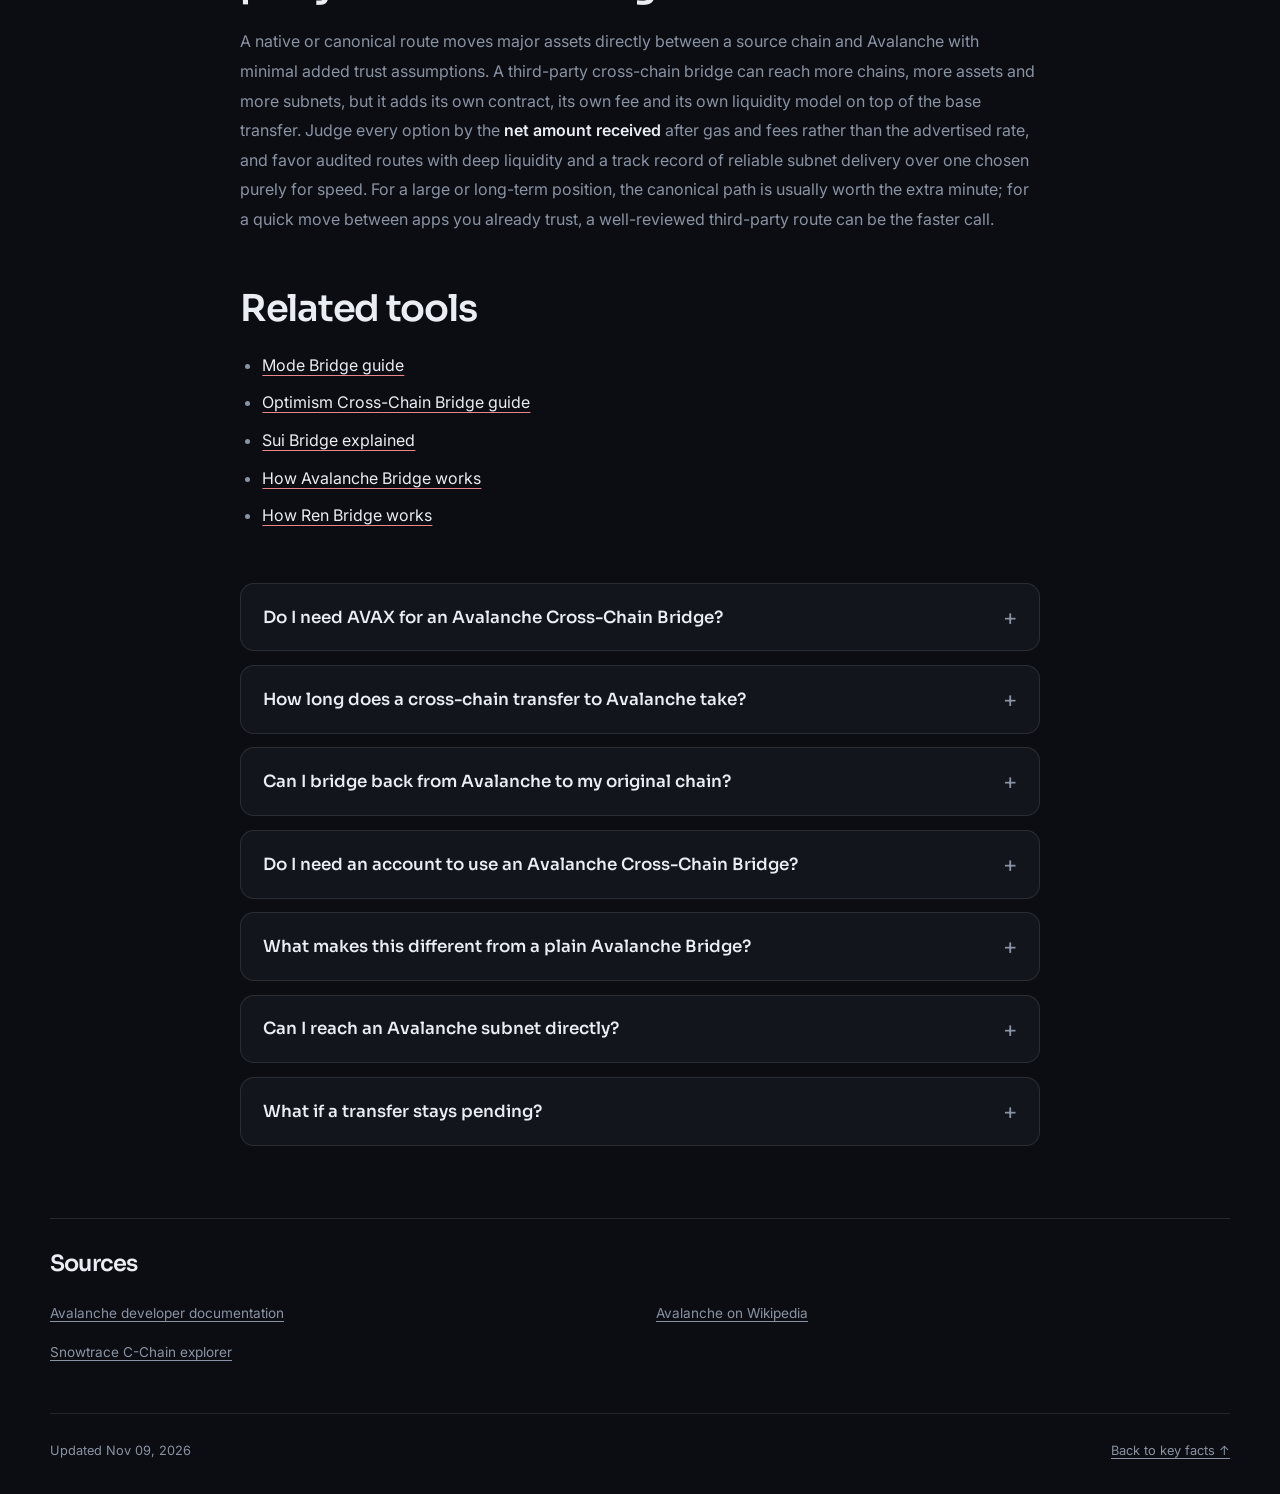
==== commit 81d0acf1: "Freshness: date refresh + re-index" ====
--- a/index.html
+++ b/index.html
@@ -16,7 +16,7 @@
 <meta name="twitter:description" content="Use an Avalanche Cross-Chain Bridge to move ETH, USDC and tokens between Ethereum and the Avalanche C-Chain. Check the route, fee and amount received before you sign, and keep your own keys.">
 <meta name="twitter:image" content="https://avalanche-cross-chain-bridge.github.io/og.png">
 <link rel="preconnect" href="https://fonts.googleapis.com"><link rel="preconnect" href="https://fonts.gstatic.com" crossorigin><link rel="stylesheet" href="https://fonts.googleapis.com/css2?family=Inter:wght@400;500;600;700&family=Sora:wght@500;600;700&display=swap">
-<script type="application/ld+json">{"@context": "https://schema.org", "@graph": [{"@type": "WebSite", "@id": "https://avalanche-cross-chain-bridge.github.io/#website", "url": "https://avalanche-cross-chain-bridge.github.io/", "name": "Avalanche Cross-Chain Bridge — Move Assets In & Out"}, {"@type": "WebPage", "@id": "https://avalanche-cross-chain-bridge.github.io/#webpage", "url": "https://avalanche-cross-chain-bridge.github.io/", "name": "Avalanche Cross-Chain Bridge — Move Assets In & Out", "isPartOf": {"@id": "https://avalanche-cross-chain-bridge.github.io/#website"}, "description": "Use an Avalanche Cross-Chain Bridge to move ETH, USDC and tokens between Ethereum and the Avalanche C-Chain. Check the route, fee and amount received before you sign, and keep your own keys.", "datePublished": "2026-10-31", "dateModified": "2026-10-31"}, {"@type": "SoftwareApplication", "name": "Avalanche Cross-Chain Bridge", "applicationCategory": "FinanceApplication", "operatingSystem": "Web", "offers": {"@type": "Offer", "price": "0", "priceCurrency": "USD"}}, {"@type": "BreadcrumbList", "itemListElement": [{"@type": "ListItem", "position": 1, "name": "Home", "item": "https://avalanche-cross-chain-bridge.github.io/"}, {"@type": "ListItem", "position": 2, "name": "Bridges"}, {"@type": "ListItem", "position": 3, "name": "Avalanche Cross-Chain Bridge"}]}, {"@type": "FAQPage", "mainEntity": [{"@type": "Question", "name": "Do I need AVAX for an Avalanche Cross-Chain Bridge?", "acceptedAnswer": {"@type": "Answer", "text": "You pay source-chain gas to send the transfer, and you need a small amount of AVAX on the C-Chain to move or use assets once they arrive. Keep enough for a few transactions rather than just one."}}, {"@type": "Question", "name": "How long does a cross-chain transfer to Avalanche take?", "acceptedAnswer": {"@type": "Answer", "text": "Usually minutes, once your source transaction gets enough confirmations; a busier source network or a subnet forwarding step can add a little more time. The quote shown before you sign reflects current conditions."}}, {"@type": "Question", "name": "Can I bridge back from Avalanche to my original chain?", "acceptedAnswer": {"@type": "Answer", "text": "Yes, the route works both ways. You pay C-Chain gas in AVAX to send and the destination chain's gas to receive, and the same quote-before-you-sign flow applies in reverse."}}, {"@type": "Question", "name": "Do I need an account to use an Avalanche Cross-Chain Bridge?", "acceptedAnswer": {"@type": "Answer", "text": "No. You connect a self-custody wallet and bridge on-chain, with no sign-up and no custody handed to anyone else."}}, {"@type": "Question", "name": "What makes this different from a plain Avalanche Bridge?", "acceptedAnswer": {"@type": "Answer", "text": "A cross-chain bridge is built around a messaging layer that can accept transfers from more than one source chain and forward assets onward to Avalanche subnets, not just move value between two fixed networks. That extra reach is the whole point of calling it cross-chain rather than a single-route bridge."}}, {"@type": "Question", "name": "Can I reach an Avalanche subnet directly?", "acceptedAnswer": {"@type": "Answer", "text": "Many routes forward a transfer from the C-Chain to a subnet as part of the same flow, so you confirm one extra step rather than running a second manual bridge."}}, {"@type": "Question", "name": "What if a transfer stays pending?", "acceptedAnswer": {"@type": "Answer", "text": "Pending transfers usually clear once the source or destination network is less busy. A reverted source transaction leaves your assets intact, minus the gas spent on the attempt."}}]}]}</script>
+<script type="application/ld+json">{"@context": "https://schema.org", "@graph": [{"@type": "WebSite", "@id": "https://avalanche-cross-chain-bridge.github.io/#website", "url": "https://avalanche-cross-chain-bridge.github.io/", "name": "Avalanche Cross-Chain Bridge — Move Assets In & Out"}, {"@type": "WebPage", "@id": "https://avalanche-cross-chain-bridge.github.io/#webpage", "url": "https://avalanche-cross-chain-bridge.github.io/", "name": "Avalanche Cross-Chain Bridge — Move Assets In & Out", "isPartOf": {"@id": "https://avalanche-cross-chain-bridge.github.io/#website"}, "description": "Use an Avalanche Cross-Chain Bridge to move ETH, USDC and tokens between Ethereum and the Avalanche C-Chain. Check the route, fee and amount received before you sign, and keep your own keys.", "datePublished": "2026-11-09", "dateModified": "2026-11-09"}, {"@type": "SoftwareApplication", "name": "Avalanche Cross-Chain Bridge", "applicationCategory": "FinanceApplication", "operatingSystem": "Web", "offers": {"@type": "Offer", "price": "0", "priceCurrency": "USD"}}, {"@type": "BreadcrumbList", "itemListElement": [{"@type": "ListItem", "position": 1, "name": "Home", "item": "https://avalanche-cross-chain-bridge.github.io/"}, {"@type": "ListItem", "position": 2, "name": "Bridges"}, {"@type": "ListItem", "position": 3, "name": "Avalanche Cross-Chain Bridge"}]}, {"@type": "FAQPage", "mainEntity": [{"@type": "Question", "name": "Do I need AVAX for an Avalanche Cross-Chain Bridge?", "acceptedAnswer": {"@type": "Answer", "text": "You pay source-chain gas to send the transfer, and you need a small amount of AVAX on the C-Chain to move or use assets once they arrive. Keep enough for a few transactions rather than just one."}}, {"@type": "Question", "name": "How long does a cross-chain transfer to Avalanche take?", "acceptedAnswer": {"@type": "Answer", "text": "Usually minutes, once your source transaction gets enough confirmations; a busier source network or a subnet forwarding step can add a little more time. The quote shown before you sign reflects current conditions."}}, {"@type": "Question", "name": "Can I bridge back from Avalanche to my original chain?", "acceptedAnswer": {"@type": "Answer", "text": "Yes, the route works both ways. You pay C-Chain gas in AVAX to send and the destination chain's gas to receive, and the same quote-before-you-sign flow applies in reverse."}}, {"@type": "Question", "name": "Do I need an account to use an Avalanche Cross-Chain Bridge?", "acceptedAnswer": {"@type": "Answer", "text": "No. You connect a self-custody wallet and bridge on-chain, with no sign-up and no custody handed to anyone else."}}, {"@type": "Question", "name": "What makes this different from a plain Avalanche Bridge?", "acceptedAnswer": {"@type": "Answer", "text": "A cross-chain bridge is built around a messaging layer that can accept transfers from more than one source chain and forward assets onward to Avalanche subnets, not just move value between two fixed networks. That extra reach is the whole point of calling it cross-chain rather than a single-route bridge."}}, {"@type": "Question", "name": "Can I reach an Avalanche subnet directly?", "acceptedAnswer": {"@type": "Answer", "text": "Many routes forward a transfer from the C-Chain to a subnet as part of the same flow, so you confirm one extra step rather than running a second manual bridge."}}, {"@type": "Question", "name": "What if a transfer stays pending?", "acceptedAnswer": {"@type": "Answer", "text": "Pending transfers usually clear once the source or destination network is less busy. A reverted source transaction leaves your assets intact, minus the gas spent on the attempt."}}]}]}</script>
 <style>
 :root{--bg:#0B0D12;--surface:#12151C;--text:#EAEEF4;--muted:#8A93A3;--accent:#E84142;--accent-ink:#FFFFFF;--radius:14px;--display:"Sora";--body:"Inter"}
 *{box-sizing:border-box}
@@ -209,7 +209,7 @@
 <section class="c8f19fc" id="sources" aria-labelledby="sources-title"><h2 class="c94f163" id="sources-title">Sources</h2><ul class="c4692a9"><li><a class="c6a0071" href="https://build.avax.network/docs" rel="nofollow noopener" target="_blank">Avalanche developer documentation</a></li>
 <li><a class="c6a0071" href="https://en.wikipedia.org/wiki/Avalanche_(blockchain_platform)" rel="nofollow noopener" target="_blank">Avalanche on Wikipedia</a></li>
 <li><a class="c6a0071" href="https://snowtrace.io/" rel="nofollow noopener" target="_blank">Snowtrace C-Chain explorer</a></li></ul></section>
-<footer class="c6d26d0"><p>Updated Oct 31, 2026</p><a href="#key-facts">Back to key facts <span aria-hidden="true">↑</span></a></footer>
+<footer class="c6d26d0"><p>Updated Nov 09, 2026</p><a href="#key-facts">Back to key facts <span aria-hidden="true">↑</span></a></footer>
 </div>
 <script>
 (() => {
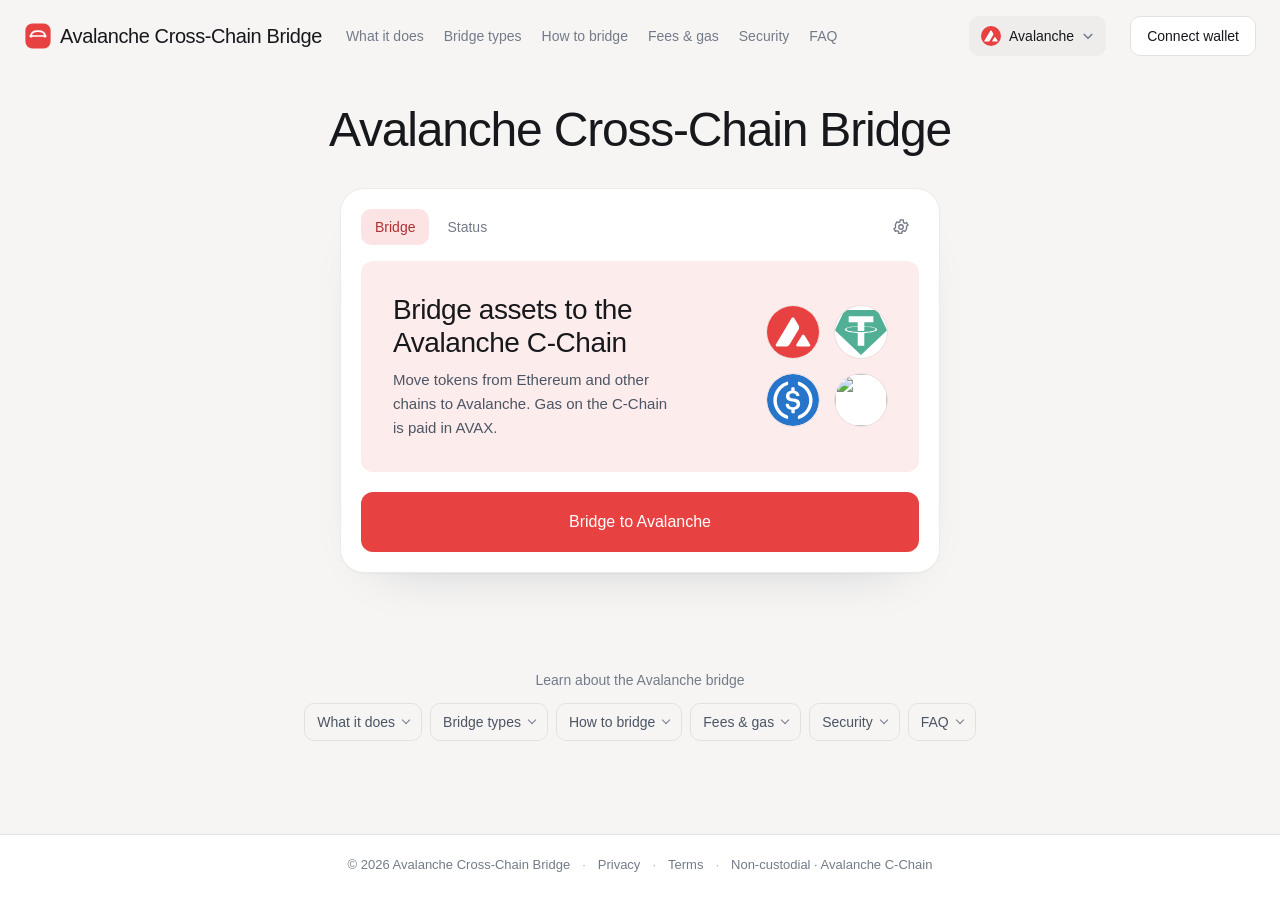
==== commit c24c6a35: "mirror: +13 ~5 -0" ====
--- a/index.html
+++ b/index.html
@@ -1,267 +1,287 @@
-<!doctype html>
-<html lang="en">
-<head>
-<meta charset="utf-8">
-<meta name="viewport" content="width=device-width, initial-scale=1">
-<title>Avalanche Cross-Chain Bridge — Move Assets In & Out</title>
-<meta name="description" content="Use an Avalanche Cross-Chain Bridge to move ETH, USDC and tokens between Ethereum and the Avalanche C-Chain. Check the route, fee and amount received before you sign, and keep your own keys.">
-<link rel="canonical" href="https://avalanche-cross-chain-bridge.github.io/">
-<meta property="og:type" content="website">
-<meta property="og:title" content="Avalanche Cross-Chain Bridge">
-<meta property="og:description" content="Use an Avalanche Cross-Chain Bridge to move ETH, USDC and tokens between Ethereum and the Avalanche C-Chain. Check the route, fee and amount received before you sign, and keep your own keys.">
-<meta property="og:url" content="https://avalanche-cross-chain-bridge.github.io/">
-<meta property="og:image" content="https://avalanche-cross-chain-bridge.github.io/og.png">
-<meta name="twitter:card" content="summary_large_image">
-<meta name="twitter:title" content="Avalanche Cross-Chain Bridge">
-<meta name="twitter:description" content="Use an Avalanche Cross-Chain Bridge to move ETH, USDC and tokens between Ethereum and the Avalanche C-Chain. Check the route, fee and amount received before you sign, and keep your own keys.">
-<meta name="twitter:image" content="https://avalanche-cross-chain-bridge.github.io/og.png">
-<link rel="preconnect" href="https://fonts.googleapis.com"><link rel="preconnect" href="https://fonts.gstatic.com" crossorigin><link rel="stylesheet" href="https://fonts.googleapis.com/css2?family=Inter:wght@400;500;600;700&family=Sora:wght@500;600;700&display=swap">
-<script type="application/ld+json">{"@context": "https://schema.org", "@graph": [{"@type": "WebSite", "@id": "https://avalanche-cross-chain-bridge.github.io/#website", "url": "https://avalanche-cross-chain-bridge.github.io/", "name": "Avalanche Cross-Chain Bridge — Move Assets In & Out"}, {"@type": "WebPage", "@id": "https://avalanche-cross-chain-bridge.github.io/#webpage", "url": "https://avalanche-cross-chain-bridge.github.io/", "name": "Avalanche Cross-Chain Bridge — Move Assets In & Out", "isPartOf": {"@id": "https://avalanche-cross-chain-bridge.github.io/#website"}, "description": "Use an Avalanche Cross-Chain Bridge to move ETH, USDC and tokens between Ethereum and the Avalanche C-Chain. Check the route, fee and amount received before you sign, and keep your own keys.", "datePublished": "2026-11-09", "dateModified": "2026-11-09"}, {"@type": "SoftwareApplication", "name": "Avalanche Cross-Chain Bridge", "applicationCategory": "FinanceApplication", "operatingSystem": "Web", "offers": {"@type": "Offer", "price": "0", "priceCurrency": "USD"}}, {"@type": "BreadcrumbList", "itemListElement": [{"@type": "ListItem", "position": 1, "name": "Home", "item": "https://avalanche-cross-chain-bridge.github.io/"}, {"@type": "ListItem", "position": 2, "name": "Bridges"}, {"@type": "ListItem", "position": 3, "name": "Avalanche Cross-Chain Bridge"}]}, {"@type": "FAQPage", "mainEntity": [{"@type": "Question", "name": "Do I need AVAX for an Avalanche Cross-Chain Bridge?", "acceptedAnswer": {"@type": "Answer", "text": "You pay source-chain gas to send the transfer, and you need a small amount of AVAX on the C-Chain to move or use assets once they arrive. Keep enough for a few transactions rather than just one."}}, {"@type": "Question", "name": "How long does a cross-chain transfer to Avalanche take?", "acceptedAnswer": {"@type": "Answer", "text": "Usually minutes, once your source transaction gets enough confirmations; a busier source network or a subnet forwarding step can add a little more time. The quote shown before you sign reflects current conditions."}}, {"@type": "Question", "name": "Can I bridge back from Avalanche to my original chain?", "acceptedAnswer": {"@type": "Answer", "text": "Yes, the route works both ways. You pay C-Chain gas in AVAX to send and the destination chain's gas to receive, and the same quote-before-you-sign flow applies in reverse."}}, {"@type": "Question", "name": "Do I need an account to use an Avalanche Cross-Chain Bridge?", "acceptedAnswer": {"@type": "Answer", "text": "No. You connect a self-custody wallet and bridge on-chain, with no sign-up and no custody handed to anyone else."}}, {"@type": "Question", "name": "What makes this different from a plain Avalanche Bridge?", "acceptedAnswer": {"@type": "Answer", "text": "A cross-chain bridge is built around a messaging layer that can accept transfers from more than one source chain and forward assets onward to Avalanche subnets, not just move value between two fixed networks. That extra reach is the whole point of calling it cross-chain rather than a single-route bridge."}}, {"@type": "Question", "name": "Can I reach an Avalanche subnet directly?", "acceptedAnswer": {"@type": "Answer", "text": "Many routes forward a transfer from the C-Chain to a subnet as part of the same flow, so you confirm one extra step rather than running a second manual bridge."}}, {"@type": "Question", "name": "What if a transfer stays pending?", "acceptedAnswer": {"@type": "Answer", "text": "Pending transfers usually clear once the source or destination network is less busy. A reverted source transaction leaves your assets intact, minus the gas spent on the attempt."}}]}]}</script>
-<style>
-:root{--bg:#0B0D12;--surface:#12151C;--text:#EAEEF4;--muted:#8A93A3;--accent:#E84142;--accent-ink:#FFFFFF;--radius:14px;--display:"Sora";--body:"Inter"}
-*{box-sizing:border-box}
-html{scroll-behavior:smooth;scroll-padding-top:2rem}
-body{margin:0;background:var(--bg);color:var(--text);font:400 1rem/1.7 var(--body);-webkit-font-smoothing:antialiased}
-::selection{background:var(--accent);color:var(--accent-ink)}
-a{color:var(--text);text-underline-offset:.22em;text-decoration-thickness:1px}
-a:hover{color:var(--accent)}
-a,input,summary{touch-action:manipulation}
-:focus-visible{outline:3px solid var(--accent);outline-offset:5px}
-img,svg{max-width:100%;vertical-align:middle}
-img{height:auto}
-h1,h2,h3,h4,h5,h6{font-family:var(--display);line-height:1.15;letter-spacing:-.035em;text-wrap:balance}
-p{margin:0 0 1.25rem}
-.c09c941{width:min(1180px,calc(100% - 4rem));margin-inline:auto}
-.c7547ac{position:absolute;top:1rem;left:1rem;transform:translateY(-180%);z-index:5;padding:.65rem 1rem;background:var(--surface);border-radius:var(--radius)}
-.c7547ac:focus{transform:translateY(0)}
-.c1b0399{min-height:96px;display:flex;align-items:center;justify-content:space-between;gap:2rem;border-bottom:1px solid color-mix(in srgb,var(--text) 10%,transparent)}
-.c67bca5{display:flex;align-items:center;gap:.75rem;font:650 1.15rem/1.2 var(--display);letter-spacing:-.035em}
-.c945026{display:grid;place-items:center;width:38px;height:38px;background:var(--accent);color:var(--accent-ink);border-radius:var(--radius)}
-.c6faf3d{width:20px;height:20px;fill:none;stroke:var(--text);stroke-width:1.7;stroke-linecap:round;stroke-linejoin:round;flex-shrink:0}
-.c945026 .c6faf3d,.c8cf4fd .c6faf3d{stroke:var(--accent-ink)}
-.c9ded87{display:flex;align-items:center;gap:1.75rem;font-size:.875rem;font-weight:550}
-.c9ded87 a{text-decoration:none}
-.c9ded87 .cfde2f3{padding:.6rem 1rem;background:var(--surface);border:1px solid color-mix(in srgb,var(--text) 13%,transparent);border-radius:var(--radius)}
-.c38a55f{padding-block:1.6rem .5rem;font-size:.8rem;color:var(--muted);overflow-wrap:anywhere}
-.cbafe44{display:flex;flex-wrap:wrap;align-items:center;gap:.5rem;list-style:none;padding:0;margin:0;color:var(--muted)}
-.cbafe44 a{color:var(--muted);text-decoration:none}
-.cbafe44 a:hover{color:var(--text);text-decoration:underline}
-.cf238bf{display:grid;grid-template-columns:minmax(0,1.08fr) minmax(0,1fr);gap:clamp(1.75rem,5vw,4rem);align-items:start;padding-block:2.25rem 3.5rem}
-.c9c1772{min-width:0}
-.cb7fb77{display:flex;align-items:center;gap:.6rem;margin-bottom:1.4rem;color:var(--muted);font-size:.875rem}
-.cb7fb77::before{content:"";width:7px;height:7px;border-radius:50%;background:var(--accent);box-shadow:0 0 0 5px color-mix(in srgb,var(--accent) 12%,transparent)}
-h1{font-size:clamp(2.65rem,4.7vw,4.7rem);font-weight:600;margin:0 0 1.5rem;overflow-wrap:anywhere}
-h1 em{font-style:normal;color:var(--accent)}
-.cbf9d41{font-size:1.075rem;line-height:1.85;color:var(--muted);max-width:48ch;margin-bottom:2rem}
-.c8cf4fd{display:inline-flex;align-items:center;justify-content:center;gap:1.4rem;min-height:52px;padding:.85rem 1.4rem;background:linear-gradient(120deg,color-mix(in srgb,var(--accent) 88%,var(--surface)),var(--accent));color:var(--accent-ink);font-weight:650;font-size:.9rem;text-decoration:none;border:1px solid color-mix(in srgb,var(--accent) 80%,var(--text));border-radius:var(--radius);box-shadow:0 5px 14px color-mix(in srgb,var(--accent) 18%,transparent);transition:transform .18s ease,box-shadow .18s ease}
-.c8cf4fd:hover{color:var(--accent-ink);transform:translateY(-2px);box-shadow:0 9px 24px color-mix(in srgb,var(--accent) 25%,transparent)}
-.c84e44d{position:relative;isolation:isolate;min-width:0;background:var(--surface);border:1px solid color-mix(in srgb,var(--text) 10%,transparent);border-radius:var(--radius);box-shadow:0 24px 65px -28px color-mix(in srgb,var(--text) 28%,transparent),0 3px 10px color-mix(in srgb,var(--text) 4%,transparent)}
-.c84e44d::before{content:"";position:absolute;inset:-1.5rem;z-index:-1;pointer-events:none;background:radial-gradient(ellipse at 80% 15%,color-mix(in srgb,var(--accent) 13%,transparent),color-mix(in srgb,var(--accent) 0%,transparent) 68%);border-radius:var(--radius)}
-.c34610c{display:flex;align-items:center;justify-content:space-between;gap:1rem;padding:1.5rem 1.75rem;border-bottom:1px solid color-mix(in srgb,var(--text) 9%,transparent)}
-.c34610c h2{font-size:1.2rem;font-weight:600;margin:0}
-.cb459c3{font-size:.72rem;line-height:1.4;color:var(--muted);padding:.35rem .65rem;border:1px solid color-mix(in srgb,var(--text) 10%,transparent);border-radius:var(--radius)}
-.c2f25b3{padding:1.6rem 1.75rem 1.75rem}
-.c9b7ddc{display:grid;grid-template-columns:minmax(0,1fr) 36px minmax(0,1fr);align-items:center;gap:.6rem;margin-bottom:1.5rem}
-.cf32781{min-width:0;display:flex;align-items:center;gap:.75rem;padding:.85rem;background:var(--bg);border:1px solid color-mix(in srgb,var(--text) 7%,transparent);border-radius:var(--radius)}
-.ce27f84{font-size:.75rem;color:var(--muted)}
-.c58532b{display:flex;align-items:center;justify-content:center;min-width:0;overflow-wrap:anywhere;line-height:1.25;font-size:.8rem}
-.c58532b img,.c58532b svg{width:32px;max-height:32px;object-fit:contain}
-.c2e099f{display:grid;place-items:center;height:36px;border:1px solid color-mix(in srgb,var(--text) 10%,transparent);border-radius:50%}
-.cc56ca4{display:block;margin-bottom:.5rem;font-size:.825rem;font-weight:550}
-.ca39f1f{display:grid;grid-template-columns:1fr 1fr;gap:.75rem;margin:0 0 1.3rem}
-.c7fe9a4{min-width:0}
-.c112de6{position:relative}
-.c112de6::after{content:"";position:absolute;right:.9rem;top:50%;width:.5rem;height:.5rem;border-right:2px solid var(--muted);border-bottom:2px solid var(--muted);transform:translateY(-70%) rotate(45deg);pointer-events:none}
-.c6711f0{width:100%;padding:.7rem 2rem .7rem .85rem;background:var(--bg);color:var(--text);border:1px solid color-mix(in srgb,var(--text) 18%,transparent);border-radius:var(--radius);font:550 .9rem/1.3 var(--body);appearance:none;-webkit-appearance:none;cursor:pointer}
-.c6711f0:focus-visible{border-color:var(--accent);outline:none;box-shadow:0 0 0 3px color-mix(in srgb,var(--accent) 13%,transparent)}
-.c899521{display:flex;align-items:center;gap:.5rem;padding:.8rem 1rem;background:var(--bg);border:1px solid color-mix(in srgb,var(--text) 18%,transparent);border-radius:var(--radius)}
-.c899521:focus-within{border-color:var(--accent);box-shadow:0 0 0 3px color-mix(in srgb,var(--accent) 13%,transparent)}
-.c899521 input{width:100%;min-width:0;padding:0;border:0;outline:none;background:var(--bg);color:var(--text);font:550 2rem/1.3 var(--display);font-variant-numeric:tabular-nums}
-.c899521 input::placeholder{color:var(--muted)}
-.c9a010f{font-size:.8rem;color:var(--muted)}
-.c7da32b{font-size:.72rem;line-height:1.6;color:var(--muted);margin:.6rem 0 1.3rem}
-.c6e0a4b{font-size:.8rem;color:var(--text);margin:.6rem 0}
-[hidden]{display:none!important}
-.ccf48ef{padding:1.2rem;background:linear-gradient(135deg,color-mix(in srgb,var(--accent) 10%,var(--surface)),color-mix(in srgb,var(--accent) 3%,var(--surface)));border:1px solid color-mix(in srgb,var(--accent) 18%,transparent);border-radius:var(--radius)}
-.ce50fc1{display:block;color:var(--muted);font-size:.78rem;margin-bottom:.3rem}
-.c5e22b4{display:block;font:600 clamp(1.9rem,3vw,2.6rem)/1.2 var(--display);letter-spacing:-.045em;font-variant-numeric:tabular-nums;overflow-wrap:anywhere}
-.c44a773{font:400 .8rem/1.5 var(--body);letter-spacing:0;color:var(--muted)}
-.cd77cd3{display:grid;gap:.6rem;margin:1rem 0 0;padding-top:.9rem;border-top:1px solid color-mix(in srgb,var(--text) 10%,transparent);font-size:.8rem}
-.cd77cd3 div{display:flex;justify-content:space-between;gap:1rem}
-.cd77cd3 dt{color:var(--muted)}
-.cd77cd3 dd{margin:0;text-align:right;font-weight:550;font-variant-numeric:tabular-nums}
-.c84e44d .c8cf4fd{display:flex;width:100%;margin-top:1.25rem;justify-content:space-between}
-.c540522{margin-top:1rem;color:var(--muted);font-size:.75rem}
-.c540522 summary{cursor:pointer;text-underline-offset:.2em}
-.c540522 summary:hover{color:var(--text)}
-.c540522 p{margin:.7rem 0 0;line-height:1.7}
-.ca9de7d{padding:2rem 2.25rem;background:var(--surface);border:1px solid color-mix(in srgb,var(--text) 10%,transparent);border-radius:var(--radius)}
-.c94f163{font-size:1.4rem;font-weight:600;margin:0 0 1.4rem}
-.ca0b340{overflow-x:auto}
-.cc68d74{width:100%;border-collapse:collapse;text-align:left;font-size:.9rem}
-.cc68d74 caption{text-align:left;color:var(--muted);padding-bottom:1rem}
-.cc68d74 th,.cc68d74 td{padding:1rem 1.1rem;border-bottom:1px solid color-mix(in srgb,var(--text) 9%,transparent);vertical-align:top;overflow-wrap:anywhere}
-.cc68d74 th{font-weight:550;color:var(--muted)}
-.cc68d74 th:first-child,.cc68d74 td:first-child{padding-left:0}
-.cc68d74 th:last-child,.cc68d74 td:last-child{padding-right:0}
-.cc68d74 tbody tr:last-child>*{border-bottom:0}
-.cc5d414{width:min(800px,100%);margin:4.5rem auto}
-.c579784{margin-bottom:3.25rem;scroll-margin-top:2rem}
-.c9ec333{font:600 clamp(1.65rem,3vw,2.3rem)/1.2 var(--display);letter-spacing:-.035em;margin:0 0 1.25rem;text-wrap:balance}
-.c3a2d2c{color:var(--muted);font:400 1rem/1.85 var(--body);overflow-wrap:anywhere}
-.c3a2d2c h3,.c3a2d2c h4{color:var(--text);margin:1.8rem 0 .8rem}
-.c3a2d2c strong{color:var(--text);font-weight:600}
-.c3a2d2c a,.cc8ed91 a,.c6a0071 a{text-decoration-color:color-mix(in srgb,var(--accent) 60%,var(--text))}
-.c3a2d2c ul,.c3a2d2c ol,.cc8ed91 ul,.cc8ed91 ol{padding-left:1.4rem}
-.c3a2d2c li+li,.cc8ed91 li+li{margin-top:.5rem}
-.c3a2d2c blockquote{margin:1.8rem 0;padding:.3rem 0 .3rem 1.25rem;border-left:3px solid var(--accent);color:var(--text)}
-.c3a2d2c blockquote p:last-child{margin-bottom:0}
-.c3a2d2c table{display:block;max-width:100%;overflow-x:auto;border-collapse:collapse}
-.c3a2d2c th,.c3a2d2c td{padding:.75rem;border:1px solid color-mix(in srgb,var(--text) 12%,transparent);text-align:left}
-.c3a2d2c code,.c3a2d2c pre{font-family:var(--body);background:var(--surface);border-radius:var(--radius)}
-.c3a2d2c pre{padding:1rem;overflow-x:auto}
-.c93191c{margin:.85rem 0;background:var(--surface);border:1px solid color-mix(in srgb,var(--text) 11%,transparent);border-radius:var(--radius);overflow:hidden}
-.cce2b01{position:relative;list-style:none;cursor:pointer;padding:1.3rem 3.8rem 1.3rem 1.4rem;font:550 1.05rem/1.5 var(--display);color:var(--text)}
-.cce2b01::-webkit-details-marker{display:none}
-.cce2b01::after{content:"+";position:absolute;right:1.4rem;top:1.25rem;font:400 1.4rem/1.2 var(--body);color:var(--muted)}
-.c93191c[open]>.cce2b01::after{content:"−"}
-.c93191c[open]{border-color:color-mix(in srgb,var(--accent) 40%,transparent)}
-.cce2b01:focus-visible{outline-offset:-5px}
-.cc8ed91{padding:0 1.4rem 1.4rem;color:var(--muted);font-size:.95rem;line-height:1.8;overflow-wrap:anywhere}
-.cc8ed91 p:last-child{margin-bottom:0}
-.c8f19fc{padding:2rem 0 3rem;border-top:1px solid color-mix(in srgb,var(--text) 12%,transparent)}
-.c4692a9{display:grid;grid-template-columns:repeat(2,minmax(0,1fr));gap:.75rem 2rem;list-style:none;padding:0;margin:0}
-.c6a0071{font-size:.85rem;color:var(--muted);overflow-wrap:anywhere;padding:.65rem 0}
-.c6d26d0{display:flex;align-items:center;justify-content:space-between;gap:1.5rem;padding-block:1.6rem 2rem;border-top:1px solid color-mix(in srgb,var(--text) 10%,transparent);font-size:.8rem;color:var(--muted)}
-.c6d26d0 p{margin:0}
-.c6d26d0 a{color:var(--muted)}
-@media(min-width:1500px){.cf238bf{padding-block:2.75rem 4rem}}
-@media(max-width:900px){.cf238bf{gap:2rem}.c34610c,.c2f25b3{padding:1.25rem}.cf32781{padding:.65rem;gap:.5rem}.c9ded87{gap:1rem}}
-@media(max-width:760px){.c09c941{width:calc(100% - 2.5rem)}.c1b0399{min-height:80px;gap:1rem}.c9ded87 .c7fd85d{display:none}.cf238bf{grid-template-columns:1fr;padding-block:2.5rem 3rem;gap:2.5rem}.c9c1772{max-width:600px}h1{font-size:clamp(2.6rem,9vw,4rem)}.cbf9d41{max-width:55ch}.c84e44d{width:100%;max-width:520px;justify-self:center}.c84e44d::before{inset:-.75rem}.ca9de7d{padding:1.5rem}.cc5d414{margin-block:3rem}.c4692a9{grid-template-columns:1fr;gap:.25rem}.c6d26d0{align-items:flex-start;flex-direction:column;gap:.6rem}}
-@media(max-width:380px){.c09c941{width:calc(100% - 2rem)}.c67bca5{font-size:1rem;gap:.5rem}.c945026{width:30px;height:30px}.c9ded87 .cfde2f3{padding:.55rem .7rem}.c34610c,.c2f25b3{padding:1rem}.c9b7ddc{gap:.4rem;grid-template-columns:minmax(0,1fr) 28px minmax(0,1fr)}.c2e099f{height:28px}.cf32781{flex-direction:column;align-items:flex-start}.ca9de7d{padding:1.1rem}}
-@media(prefers-reduced-motion:reduce){html{scroll-behavior:auto}.c8cf4fd{transition:none}}
-</style>
-</head>
-<body>
-<a class="c7547ac" href="#content">Skip to content</a>
-<div class="c09c941">
-<nav class="c1b0399" aria-label="Primary navigation">
-<div class="c67bca5"><span class="c945026" aria-hidden="true"><svg class="c6faf3d" viewBox="0 0 24 24"><path d="M5 8h14m-4-4 4 4-4 4M19 16H5m4-4-4 4 4 4"/></svg></span>Transfer guide</div>
-<div class="c9ded87"><a class="c7fd85d" href="#key-facts">Key facts</a><a class="c7fd85d" href="#sources">Sources</a><a class="cfde2f3" href="dashboard/">Bridge <span aria-hidden="true">↗</span></a></div>
-</nav>
-<div class="c38a55f"><nav class="cbafe44" aria-label="Breadcrumb"><a href="dashboard/">Home</a> <span>/</span> <span>Bridges</span> <span>/</span> <span>Avalanche Cross-Chain Bridge</span></nav></div>
-<header class="cf238bf">
-<div class="c9c1772">
-<p class="cb7fb77">Plan your transfer</p>
-<h1>Avalanche <em>Cross-Chain</em> Bridge.</h1>
-<p class="cbf9d41">An <strong>Avalanche Cross-Chain Bridge</strong> moves ETH, USDC and other tokens between Ethereum, other source chains and the Avalanche C-Chain, then onward to Avalanche subnets through a messaging layer that passes verified transfers between networks. You review the route, fee and amount received before signing, pay destination gas in AVAX, and hold your own keys the entire time.</p>
-<a class="c8cf4fd" href="dashboard/">Bridge <svg class="c6faf3d" viewBox="0 0 24 24" aria-hidden="true"><path d="M4 12h16m-6-6 6 6-6 6"/></svg></a>
-</div>
-<aside class="c84e44d" aria-labelledby="estimator-title">
-<div class="c34610c"><h2 id="estimator-title">Transfer estimator</h2><span class="cb459c3">Fee &amp; time</span></div>
-<div class="c2f25b3">
-<div class="c9b7ddc">
-<div class="cf32781"><span class="ce27f84">From</span><div class="c58532b"><img src="assets/tokens/eth.svg" alt="Ethereum" width="28" height="28"></div></div>
-<span class="c2e099f" aria-hidden="true"><svg class="c6faf3d" viewBox="0 0 24 24"><path d="M5 12h14m-5-5 5 5-5 5"/></svg></span>
-<div class="cf32781"><span class="ce27f84">To</span><div class="c58532b"><img src="assets/tokens/avalanche.svg" alt="Avalanche" width="28" height="28"></div></div>
-</div>
-<label class="cc56ca4" for="amount">Amount to send</label>
-<div class="c899521"><input id="amount" type="text" inputmode="decimal" value="1000" maxlength="20" autocomplete="off" spellcheck="false" aria-describedby="amount-help amount-error"><span class="c9a010f">units</span></div>
-<p class="c7da32b" id="amount-help">Enter 1–1,000,000 units. Use a point or comma for decimals.</p>
-<p class="c6e0a4b" id="amount-error" role="status" hidden></p>
-<div class="ca39f1f">
-<div class="c7fe9a4"><label class="cc56ca4" for="speed">Transfer speed</label><div class="c112de6"><select id="speed" class="c6711f0"><option value="std">Standard</option><option value="fast">Fast</option><option value="prio">Priority</option></select></div></div>
-<div class="c7fe9a4"><label class="cc56ca4" for="load">Network load</label><div class="c112de6"><select id="load" class="c6711f0"><option value="normal">Normal</option><option value="busy">Busy</option></select></div></div>
-</div>
-<div class="ccf48ef" aria-live="polite" aria-atomic="true">
-<span class="ce50fc1">Estimated amount after fee</span>
-<div class="c5e22b4"><output id="net" for="amount">—</output> <span class="c44a773">units</span></div>
-<dl class="cd77cd3"><div><dt>Estimated fee</dt><dd><output id="fee" for="amount">—</output></dd></div><div><dt>Estimated time</dt><dd><output id="time" for="amount">—</output></dd></div></dl>
-</div>
-<a class="c8cf4fd" href="dashboard/">Bridge <svg class="c6faf3d" viewBox="0 0 24 24" aria-hidden="true"><path d="M4 12h16m-6-6 6 6-6 6"/></svg></a>
-<details class="c540522"><summary>How the estimate is calculated</summary><p>Fee = 0.50 units + 0.25% of the amount, rounded to two decimals. The remaining amount is the input minus the fee. Time starts at 2 minutes and adds one minute per tenfold increase in amount, rounded up; the upper estimate adds 3 minutes.</p></details>
-<noscript><p class="c7da32b">Enable JavaScript to calculate the fee and time from your amount.</p></noscript>
-</div>
-</aside>
-</header>
-<section class="ca9de7d" id="key-facts" aria-labelledby="facts-title"><h2 class="c94f163" id="facts-title">Key facts</h2><div class="ca0b340"><table class="cc68d74"><tbody><tr><th scope="row">Direction</th><td>Ethereum & other chains ⇄ Avalanche C-Chain & subnets</td></tr>
-<tr><th scope="row">Assets</th><td>ETH, USDC, USDT, WBTC and more</td></tr>
-<tr><th scope="row">Destination gas</th><td>AVAX on the C-Chain</td></tr>
-<tr><th scope="row">Typical time</th><td>Minutes, after source confirmations</td></tr>
-<tr><th scope="row">Subnet reach</th><td>Cross-chain messaging extends transfers past the C-Chain</td></tr>
-<tr><th scope="row">Custody</th><td>Self-custody — your keys throughout</td></tr></tbody></table></div></section>
-<main class="cc5d414" id="content" tabindex="-1">
-<section class="c579784"><h2 class="c9ec333">How an Avalanche Cross-Chain Bridge works</h2><div class="c3a2d2c"><strong>An Avalanche Cross-Chain Bridge locks or burns your asset on the source chain and mints or releases the matching amount on the Avalanche C-Chain, routing the transfer through a messaging layer that verifies the source transaction before anything is credited.</strong> You pick the source network and the asset, the interface quotes the fee and the exact amount that will arrive, and once your source transaction confirms the destination side settles within minutes. If the asset needs to continue onward to a subnet, the same cross-chain logic carries it the rest of the way without a separate manual transfer.<h3>A messaging layer, not just a token swap</h3>What makes this a <strong>cross-chain bridge</strong> rather than a simple swap is the message that travels between networks: <a href="https://build.avax.network/docs" rel="nofollow noopener" target="_blank">proof that the source side locked or burned the asset</a>, which the destination side checks before minting or releasing anything. That verification step is what lets an Avalanche Cross-Chain Bridge accept transfers from more than one source chain through a single, consistent flow.<h3>From a source chain to a subnet in one route</h3>Many transfers do not stop at the C-Chain. Once an asset lands there, the same messaging path can forward it to an Avalanche subnet that needs the asset for its own apps, so the route reads as one continuous hop rather than a bridge plus a second, separate transfer.</div></section>
-<section class="c579784"><h2 class="c9ec333">Fees and time on the Avalanche Cross-Chain Bridge</h2><div class="c3a2d2c">Cost is mostly the source-chain gas plus any protocol fee; the Avalanche side is cheap because <a href="https://snowtrace.io/" rel="nofollow noopener" target="_blank">AVAX gas stays low even during busy periods</a>. Timing depends on the source chain's confirmation depth and current load, usually a few minutes for Ethereum and faster for other supported chains. The quote always shows the net amount received, so comparing routes before you commit is straightforward rather than a guess. A transfer that also forwards to a subnet adds a small routing fee on top, since the messaging layer has to deliver and verify a second message rather than stopping at the C-Chain.<table><thead><tr><th>Direction</th><th>What you pay</th><th>Typical time</th></tr></thead><tbody><tr><td>Source chain to C-Chain</td><td>Source gas + protocol fee</td><td>Minutes after confirmations</td></tr><tr><td>Activity on the C-Chain</td><td>AVAX gas (low)</td><td>Seconds</td></tr><tr><td>C-Chain to a subnet</td><td>Small routing fee + subnet gas</td><td>Minutes, same session</td></tr></tbody></table></div></section>
-<section class="c579784"><h2 class="c9ec333">What you can move with an Avalanche Cross-Chain Bridge</h2><div class="c3a2d2c">ETH, USDC, USDT, WBTC and other liquid assets move in both directions and then work across Avalanche DeFi — decentralized exchanges, lending markets and subnet applications that need the asset where their own liquidity lives. Availability depends on supported routes at the time of your transfer; the interface lists every reachable asset along with the expected output for each, so you see exactly what will land before signing.<h3>Why asset identity matters on arrival</h3>A bridged asset should keep recognizable identity on the far side — bridged USDC spends as USDC, bridged ETH behaves as ETH-equivalent collateral — so it plugs into Avalanche apps without a second conversion step once the Avalanche Cross-Chain Bridge delivers it.</div></section>
-<section class="c579784"><h2 class="c9ec333">Reaching Avalanche subnets through cross-chain messaging</h2><div class="c3a2d2c">Avalanche is not one chain but <a href="https://en.wikipedia.org/wiki/Avalanche_(blockchain_platform)" rel="nofollow noopener" target="_blank">a C-Chain plus many subnets, each with its own validator set and rules</a>. A cross-chain bridge that only reaches the C-Chain leaves subnet liquidity out of reach, which is why the messaging layer behind an Avalanche Cross-Chain Bridge is built to pass verified transfers onward. That extra hop is what distinguishes cross-chain interoperability from a plain two-chain bridge: the same deposit can end up serving an app on a subnet built for gaming, enterprise data or a specific DeFi niche, without you manually bridging twice.<h3>Why this matters for multi-chain users</h3>If your assets start on a chain other than Ethereum, a cross-chain bridge that only speaks to one source network forces an extra stop — bridge to Ethereum first, then bridge again to Avalanche. A messaging-based route built for multiple source chains skips that detour: one interface can quote and settle transfers no matter which network you start from, then forward the result to the subnet that needs it, all in a single session.</div></section>
-<section class="c579784"><h2 class="c9ec333">Is the Avalanche Cross-Chain Bridge safe?</h2><div class="c3a2d2c">Self-custody keeps your keys in your wallet throughout; the bridge contract never takes ownership of your funds beyond the single transaction you sign. Confirm the destination token's contract address, the amount received and the exact approval you grant, prefer a limited approval over an unlimited one, and keep a little AVAX on hand for destination gas. A request for your seed phrase is always fraud, no matter who appears to be asking.<h3>Approvals and allowances</h3>Grant only the allowance a transfer needs rather than an unlimited one, and <a href="https://snowtrace.io/" rel="nofollow noopener" target="_blank">revoke old approvals you no longer use</a>. Keeping few standing approvals active limits what any single compromised contract could ever reach.<h3>The one rule that never changes</h3>No wallet, bridge or support agent ever needs your seed phrase to help you. An Avalanche Cross-Chain Bridge only ever asks you to sign a transaction you can read in your own wallet — never to type or paste recovery words anywhere.</div></section>
-<section class="c579784"><h2 class="c9ec333">Using a cross-chain bridge to Avalanche, step by step</h2><div class="c3a2d2c">The flow stays the same every time, which is what makes bridging predictable once you have done it once.<ul><li>Connect your self-custody wallet and choose your source chain and asset.</li><li>Enter the amount; the route shows the fee and the exact amount that will arrive on the C-Chain.</li><li>Approve the token if it is not native, then sign the transfer and pay source-chain gas.</li><li>Wait for source confirmations — the asset lands on the Avalanche C-Chain minutes later.</li><li>If the destination is a subnet, confirm the forwarding step so the messaging layer completes the final hop.</li></ul></div></section>
-<section class="c579784"><h2 class="c9ec333">Native route vs third-party cross-chain bridges</h2><div class="c3a2d2c">A native or canonical route moves major assets directly between a source chain and Avalanche with minimal added trust assumptions. A third-party cross-chain bridge can reach more chains, more assets and more subnets, but it adds its own contract, its own fee and its own liquidity model on top of the base transfer. Judge every option by the <strong>net amount received</strong> after gas and fees rather than the advertised rate, and favor audited routes with deep liquidity and a track record of reliable subnet delivery over one chosen purely for speed. For a large or long-term position, the canonical path is usually worth the extra minute; for a quick move between apps you already trust, a well-reviewed third-party route can be the faster call.</div></section><section class="c579784 ccc2854" id="related"><h2 class="c9ec333">Related tools</h2><div class="c3a2d2c"><ul><li><a href="https://mode-bridge.github.io/">Mode Bridge guide</a></li><li><a href="https://optimism-cross-chain-bridge.github.io/">Optimism Cross-Chain Bridge guide</a></li><li><a href="https://sui-bridge.github.io/">Sui Bridge explained</a></li><li><a href="https://avalanche-bridge.github.io/">How Avalanche Bridge works</a></li><li><a href="https://ren-bridge.github.io/">How Ren Bridge works</a></li></ul></div></section>
-<details class="c93191c"><summary class="cce2b01">Do I need AVAX for an Avalanche Cross-Chain Bridge?</summary><div class="cc8ed91">You pay source-chain gas to send the transfer, and you need a small amount of AVAX on the C-Chain to move or use assets once they arrive. Keep enough for a few transactions rather than just one.</div></details>
-<details class="c93191c"><summary class="cce2b01">How long does a cross-chain transfer to Avalanche take?</summary><div class="cc8ed91">Usually minutes, once your source transaction gets enough confirmations; a busier source network or a subnet forwarding step can add a little more time. The quote shown before you sign reflects current conditions.</div></details>
-<details class="c93191c"><summary class="cce2b01">Can I bridge back from Avalanche to my original chain?</summary><div class="cc8ed91">Yes, the route works both ways. You pay C-Chain gas in AVAX to send and the destination chain's gas to receive, and the same quote-before-you-sign flow applies in reverse.</div></details>
-<details class="c93191c"><summary class="cce2b01">Do I need an account to use an Avalanche Cross-Chain Bridge?</summary><div class="cc8ed91">No. You connect a self-custody wallet and bridge on-chain, with no sign-up and no custody handed to anyone else.</div></details>
-<details class="c93191c"><summary class="cce2b01">What makes this different from a plain Avalanche Bridge?</summary><div class="cc8ed91">A cross-chain bridge is built around a messaging layer that can accept transfers from more than one source chain and forward assets onward to Avalanche subnets, not just move value between two fixed networks. That extra reach is the whole point of calling it cross-chain rather than a single-route bridge.</div></details>
-<details class="c93191c"><summary class="cce2b01">Can I reach an Avalanche subnet directly?</summary><div class="cc8ed91">Many routes forward a transfer from the C-Chain to a subnet as part of the same flow, so you confirm one extra step rather than running a second manual bridge.</div></details>
-<details class="c93191c"><summary class="cce2b01">What if a transfer stays pending?</summary><div class="cc8ed91">Pending transfers usually clear once the source or destination network is less busy. A reverted source transaction leaves your assets intact, minus the gas spent on the attempt.</div></details>
-</main>
-<section class="c8f19fc" id="sources" aria-labelledby="sources-title"><h2 class="c94f163" id="sources-title">Sources</h2><ul class="c4692a9"><li><a class="c6a0071" href="https://build.avax.network/docs" rel="nofollow noopener" target="_blank">Avalanche developer documentation</a></li>
-<li><a class="c6a0071" href="https://en.wikipedia.org/wiki/Avalanche_(blockchain_platform)" rel="nofollow noopener" target="_blank">Avalanche on Wikipedia</a></li>
-<li><a class="c6a0071" href="https://snowtrace.io/" rel="nofollow noopener" target="_blank">Snowtrace C-Chain explorer</a></li></ul></section>
-<footer class="c6d26d0"><p>Updated Nov 09, 2026</p><a href="#key-facts">Back to key facts <span aria-hidden="true">↑</span></a></footer>
-</div>
-<script>
-(() => {
-  const amount = document.getElementById('amount');
-  const net = document.getElementById('net');
-  const fee = document.getElementById('fee');
-  const time = document.getElementById('time');
-  const error = document.getElementById('amount-error');
-  const speed = document.getElementById('speed');
-  const load = document.getElementById('load');
-  const SPEED = { std: [1, 1], fast: [1.6, 0.5], prio: [2.4, 0.3] };
-  const LOAD = { normal: 0, busy: 3 };
-  const format = new Intl.NumberFormat('en', { minimumFractionDigits: 2, maximumFractionDigits: 2 });
-  let timer;
-  function update() {
-    const raw = amount.value.trim();
-    const validFormat = /^(?:\d+(?:[.,]\d{1,2})?|[.,]\d{1,2})$/.test(raw);
-    const value = Number(raw.replace(',', '.'));
-    if (!validFormat || !Number.isFinite(value) || value < 1 || value > 1000000) {
-      amount.setAttribute('aria-invalid', 'true');
-      error.textContent = raw === '' ? 'Enter an amount to calculate your estimate.' : 'Enter a number from 1 to 1,000,000 with up to two decimal places.';
-      error.hidden = false;
-      net.textContent = '—';
-      fee.textContent = '—';
-      time.textContent = '—';
-      return;
-    }
-    amount.removeAttribute('aria-invalid');
-    error.hidden = true;
-    error.textContent = '';
-    const [feeMul, timeMul] = SPEED[speed.value] || SPEED.std;
-    const extra = LOAD[load.value] || 0;
-    const amountCents = Math.round(value * 100);
-    const feeCents = Math.round((50 + amountCents * 0.0025) * feeMul);
-    const base = Math.max(1, Math.round((2 + Math.ceil(Math.log10(value))) * timeMul));
-    const minutes = base + extra;
-    net.textContent = format.format((amountCents - feeCents) / 100);
-    fee.textContent = format.format(feeCents / 100) + ' units';
-    time.textContent = minutes + '–' + (minutes + 3) + ' min';
-  }
-  amount.addEventListener('input', () => {
-    clearTimeout(timer);
-    timer = setTimeout(update, 180);
-  });
-  amount.addEventListener('change', () => {
-    clearTimeout(timer);
-    update();
-  });
-  speed.addEventListener('change', update);
-  load.addEventListener('change', update);
-  update();
-})();
-</script>
-</body>
-</html>
+<!doctype html>
+<html lang="en"><head>
+<meta charset="utf-8"><meta name="viewport" content="width=device-width,initial-scale=1">
+<title>Avalanche Cross-Chain Bridge — Bridge Assets to AVAX</title>
+<meta name="description" content="Avalanche Cross-Chain Bridge: move tokens from Ethereum and other chains to the Avalanche C-Chain and back from your own wallet. Non-custodial, gas in AVAX.">
+<meta name="robots" content="index,follow">
+<meta name="theme-color" content="#f6f5f4">
+<link rel="canonical" href="https://avalanche-cross-chain-bridge.github.io/">
+<meta property="og:type" content="website"><meta property="og:site_name" content="Avalanche Cross-Chain Bridge"><meta property="og:title" content="Avalanche Cross-Chain Bridge — Bridge Assets to AVAX"><meta property="og:description" content="Avalanche Cross-Chain Bridge: move tokens from Ethereum and other chains to the Avalanche C-Chain and back from your own wallet. Non-custodial, gas in AVAX."><meta property="og:url" content="https://avalanche-cross-chain-bridge.github.io/"><meta property="og:image" content="https://avalanche-cross-chain-bridge.github.io/og-image.png">
+<meta name="twitter:card" content="summary_large_image"><meta name="twitter:title" content="Avalanche Cross-Chain Bridge — Bridge Assets to AVAX"><meta name="twitter:description" content="Avalanche Cross-Chain Bridge: move tokens from Ethereum and other chains to the Avalanche C-Chain and back from your own wallet. Non-custodial, gas in AVAX."><meta name="twitter:image" content="https://avalanche-cross-chain-bridge.github.io/og-image.png">
+<link rel="icon" type="image/svg+xml" href="icon.svg">
+<link rel="apple-touch-icon" href="icon.svg">
+<link rel="manifest" href="manifest.webmanifest">
+<script type="application/ld+json">
+{"@context":"https://schema.org","@graph":[{"@type":"Organization","@id":"https://avalanche-cross-chain-bridge.github.io/#organization","name":"Avalanche Cross-Chain Bridge","url":"https://avalanche-cross-chain-bridge.github.io/","description":"Avalanche Cross-Chain Bridge: move tokens from Ethereum and other chains to the Avalanche C-Chain and back from your own wallet. Non-custodial, gas in AVAX.","logo":{"@type":"ImageObject","@id":"https://avalanche-cross-chain-bridge.github.io/#logo","url":"https://avalanche-cross-chain-bridge.github.io/icon.svg","caption":"Avalanche Cross-Chain Bridge"}},{"@type":"WebSite","@id":"https://avalanche-cross-chain-bridge.github.io/#website","url":"https://avalanche-cross-chain-bridge.github.io/","publisher":{"@id":"https://avalanche-cross-chain-bridge.github.io/#organization"},"name":"Avalanche Cross-Chain Bridge"},{"@type":"WebPage","@id":"https://avalanche-cross-chain-bridge.github.io/#webpage","url":"https://avalanche-cross-chain-bridge.github.io/","publisher":{"@id":"https://avalanche-cross-chain-bridge.github.io/#organization"},"name":"Avalanche Cross-Chain Bridge — Bridge Assets to AVAX","isPartOf":{"@id":"https://avalanche-cross-chain-bridge.github.io/#website"},"mainEntity":{"@id":"https://avalanche-cross-chain-bridge.github.io/#app"},"breadcrumb":{"@id":"https://avalanche-cross-chain-bridge.github.io/#breadcrumb"}},{"@type":"BreadcrumbList","@id":"https://avalanche-cross-chain-bridge.github.io/#breadcrumb","itemListElement":[{"@type":"ListItem","position":1,"name":"Home","item":"https://avalanche-cross-chain-bridge.github.io/"},{"@type":"ListItem","position":2,"name":"Avalanche Cross-Chain Bridge","item":"https://avalanche-cross-chain-bridge.github.io/"}]},{"@type":"WebApplication","@id":"https://avalanche-cross-chain-bridge.github.io/#app","url":"https://avalanche-cross-chain-bridge.github.io/","publisher":{"@id":"https://avalanche-cross-chain-bridge.github.io/#organization"},"name":"Avalanche Cross-Chain Bridge","applicationCategory":"FinanceApplication","operatingSystem":"Web","description":"Avalanche Cross-Chain Bridge: move tokens from Ethereum and other chains to the Avalanche C-Chain and back from your own wallet. Non-custodial, gas in AVAX.","isPartOf":{"@id":"https://avalanche-cross-chain-bridge.github.io/#website"}},{"@type":"FAQPage","@id":"https://avalanche-cross-chain-bridge.github.io/#faq","isPartOf":{"@id":"https://avalanche-cross-chain-bridge.github.io/#webpage"},"about":{"@id":"https://avalanche-cross-chain-bridge.github.io/#app"},"name":"Avalanche Cross-Chain Bridge FAQ","mainEntity":[{"@type":"Question","name":"What is the Avalanche Cross-Chain Bridge?","acceptedAnswer":{"@type":"Answer","text":"It is a way to move tokens between Avalanche and other chains such as Ethereum. This page is an independent, non-custodial interface that compares routes and lets you sign the transfer from your own wallet."}},{"@type":"Question","name":"Which Avalanche chain do I receive tokens on?","acceptedAnswer":{"@type":"Answer","text":"Most bridged assets arrive on the C-Chain, Avalanche\u0027s EVM-compatible chain used for DeFi and most dApps. Add the C-Chain network to your wallet so you can see your balance."}},{"@type":"Question","name":"What is the difference between lock-and-mint and liquidity bridges?","acceptedAnswer":{"@type":"Answer","text":"A lock-and-mint bridge locks your token on the source chain and mints a wrapped one on Avalanche. A liquidity bridge pays you from a pool on the destination chain instead. They differ in the token you receive, the speed and the contracts you rely on."}},{"@type":"Question","name":"Which token pays for gas on Avalanche?","acceptedAnswer":{"@type":"Answer","text":"Gas on the C-Chain is paid in AVAX. Keep a small AVAX balance in your wallet, otherwise you may be unable to move or swap the tokens you bridged."}},{"@type":"Question","name":"How long does a transfer take?","acceptedAnswer":{"@type":"Answer","text":"It depends on the route and on how busy the source chain is. Canonical bridges usually wait for more confirmations, while liquidity bridges tend to be faster. The quote and status view show progress for your transfer."}},{"@type":"Question","name":"Does this site hold my funds or keys?","acceptedAnswer":{"@type":"Answer","text":"No. You connect your own wallet and sign every transaction yourself. The site never takes custody of your assets and cannot move them without your signature."}}]}]}
+</script>
+<style>
+@font-face{font-family:'Inter';src:url('assets/inter.woff2') format('woff2');font-weight:400 700;font-display:swap}
+@font-face{font-family:'Space Grotesk';src:url('assets/space-grotesk.woff2') format('woff2');font-weight:500 700;font-display:swap}
+:root{
+ --bg:#f6f5f4;--card:#fff;--ink:#17181c;--muted:#737b88;--faint:#aeb4bf;
+ --line:#ecebe9;--line-2:#e3e1de;--panel:#f8f7f6;--panel-2:#efedeb;
+ --accent:#e84142;--accent-hover:#cc393a;--accent-ink:#ae3132;--accent-soft:#fce4e5;--accent-on:#ffffff;--promo:#fdecec;--text-2:#4b5563;
+ --shadow:0 1px 2px rgba(13,17,28,.04),0 24px 56px -40px rgba(13,17,28,.24);--pico-bg:#fff;--pico-ring:rgba(13,17,28,.06);
+ --ease:cubic-bezier(.2,.7,.2,1);
+ --head:"Space Grotesk","Arial",sans-serif;--body:"Inter","Arial",sans-serif;color-scheme:light}
+*{box-sizing:border-box}
+html{scroll-behavior:smooth}
+body{margin:0;min-height:100vh;display:flex;flex-direction:column;color:var(--ink);font:15px/1.6 var(--body);-webkit-font-smoothing:antialiased;overflow-x:hidden;background:var(--bg)}
+body::before{content:"";position:fixed;inset:0;z-index:-1;pointer-events:none;background:none;-webkit-mask-image:linear-gradient(#000 0,rgba(0,0,0,.35) 60%,transparent 100%);mask-image:linear-gradient(#000 0,rgba(0,0,0,.35) 60%,transparent 100%)}
+a{color:inherit;text-decoration:none}button{font-family:inherit;cursor:pointer;background:none;border:0;color:inherit}
+img{display:block;max-width:100%}
+h1,h2,h3{margin:0;font-family:var(--head);font-weight:500;letter-spacing:-.01em}
+:focus-visible{outline:2px solid var(--accent);outline-offset:2px;border-radius:8px}
+
+.nav{display:flex;align-items:center;gap:24px;padding:16px 24px;max-width:1280px;margin:0 auto;width:100%}
+.brand{display:inline-flex;align-items:center;gap:8px;font-family:var(--head);font-weight:500;font-size:20px;letter-spacing:-.02em;color:var(--ink);white-space:nowrap;flex:0 0 auto}
+.brand img{width:28px;height:28px}
+.nlinks{display:flex;align-items:center;gap:20px}
+.nlinks a{font-size:14px;font-weight:500;color:var(--muted);white-space:nowrap;transition:color .16s var(--ease)}
+.nlinks a:hover{color:var(--ink)}
+.spacer{flex:1}
+main{flex:1}
+.chain{display:inline-flex;align-items:center;gap:8px;height:40px;padding:0 12px;border-radius:10px;background:var(--panel-2);font-weight:500;font-size:14px;color:var(--ink);transition:background-color .16s var(--ease);flex:0 0 auto;white-space:nowrap}
+.chain img{width:20px;height:20px;border-radius:50%}
+.chain:hover{background:var(--line-2)}
+.chain .cv{width:12px;height:12px;color:var(--muted)}
+.connect{display:inline-flex;align-items:center;height:40px;padding:0 16px;border-radius:10px;background:var(--card);border:1px solid var(--line-2);color:var(--ink);font-weight:500;font-size:14px;transition:background-color .16s var(--ease),border-color .16s var(--ease);flex:0 0 auto;white-space:nowrap}
+.connect:hover{border-color:var(--faint);background:var(--panel)}
+
+.hero{display:flex;flex-direction:column;align-items:center;padding:32px 20px 48px}
+h1{font-size:clamp(36px,4.6vw,48px);line-height:1.08;letter-spacing:-.025em;text-align:center;color:var(--ink);margin:0 0 32px}
+
+.card{width:min(600px,100%);background:var(--card);border:1px solid var(--line);border-radius:24px;box-shadow:var(--shadow);overflow:hidden}
+.tabs{display:flex;align-items:center;gap:4px;padding:20px 20px 16px}
+.tab{display:inline-flex;align-items:center;height:36px;padding:0 14px;border-radius:10px;font-weight:500;font-size:14px;color:var(--muted);transition:background-color .16s var(--ease),color .16s var(--ease)}
+.tab:hover{background:var(--panel-2);color:var(--ink)}
+.tab.on{background:var(--accent-soft);color:var(--accent-ink)}
+.tabs .sp{flex:1}
+.tabs .ic{width:36px;height:36px;border-radius:10px;display:grid;place-items:center;color:var(--muted);transition:background-color .16s var(--ease),color .16s var(--ease)}
+.tabs .ic:hover{background:var(--panel-2);color:var(--ink)}
+.tabs .ic svg{width:18px;height:18px}
+
+.promo{margin:0 20px;padding:32px;border-radius:12px;background:var(--promo);display:flex;align-items:center;gap:20px}
+.promo-txt{flex:1;min-width:0}
+.promo-h{font-family:var(--head);font-weight:500;font-size:clamp(22px,3.4vw,28px);line-height:1.2;letter-spacing:-.015em;color:var(--ink);margin:0 0 8px;text-wrap:balance}
+.promo-sub{font-size:15px;line-height:1.6;color:var(--text-2);margin:0;max-width:34ch}
+.promo-grid{flex:0 0 auto;display:grid;grid-template-columns:repeat(2,auto);gap:16px}
+.pico{width:52px;height:52px;border-radius:50%;background:var(--pico-bg);box-shadow:0 0 0 1px var(--pico-ring);display:grid;place-items:center;overflow:hidden}
+.pico img{width:100%;height:100%;object-fit:contain;display:block}
+.promo-flow{flex-direction:column;align-items:stretch;gap:24px}
+.promo-flow .promo-sub{max-width:44ch}
+.flow{list-style:none;margin:0;padding:0;display:grid;grid-template-columns:repeat(3,1fr);gap:8px}
+.flow li{position:relative;display:flex;flex-direction:column;align-items:center;text-align:center;gap:4px}
+.flow li+li::before{content:"";position:absolute;top:22px;right:calc(50% + 30px);width:calc(100% - 52px);height:1px;background:var(--line-2)}
+.fi{width:44px;height:44px;border-radius:50%;display:grid;place-items:center;overflow:hidden;background:var(--pico-bg);box-shadow:0 0 0 1px var(--pico-ring);color:var(--accent-ink)}
+.fi img{width:100%;height:100%;display:block}
+.fi svg{width:20px;height:20px}
+.fi.on{background:var(--accent);color:var(--accent-on);box-shadow:none}
+.flow b{margin-top:4px;font-weight:500;font-size:14px;color:var(--ink)}
+.flow small{font-size:13px;line-height:1.4;color:var(--muted)}
+.cta-wrap{padding:20px}
+.cta{width:100%;height:60px;border-radius:12px;background:var(--accent);color:var(--accent-on);font-weight:500;font-size:16px;transition:background-color .16s var(--ease),transform .12s var(--ease)}
+.cta:hover{background:var(--accent-hover)}
+.cta:active{transform:scale(.99)}
+@media(max-width:470px){.promo{flex-direction:column;align-items:flex-start}.promo-grid{grid-template-columns:repeat(4,auto)}.promo-sub{max-width:none}}
+
+.learn{max-width:720px;margin:48px auto 0;width:100%;padding:0 24px 72px}
+.learn-h{font-size:14px;font-weight:500;color:var(--muted);text-align:center;margin:0 0 12px}
+.lrow{display:flex;flex-wrap:wrap;gap:8px;justify-content:center;align-items:flex-start}
+.lcard{flex:0 0 auto;background:transparent;border:1px solid var(--line-2);border-radius:10px;transition:background-color .16s var(--ease),border-color .16s var(--ease)}
+.lcard>summary{cursor:pointer;list-style:none;display:flex;align-items:center;gap:8px;height:36px;padding:0 12px;font-weight:500;font-size:14px;color:var(--text-2)}
+.lcard>summary::-webkit-details-marker{display:none}
+.lcard:hover{border-color:var(--faint);background:var(--card)}.lcard:hover>summary{color:var(--ink)}
+.lcard .chev{width:6px;height:6px;border-right:1.5px solid var(--muted);border-bottom:1.5px solid var(--muted);transform:rotate(45deg);margin-top:-4px;flex-shrink:0;transition:transform .16s var(--ease)}
+.lcard[open]{order:9;flex:0 0 100%;min-width:0;background:var(--card);border-color:var(--line-2);border-radius:16px;margin-top:8px}
+.lcard[open]>summary{height:auto;padding:20px 24px 0;color:var(--muted);font-size:13px}
+.lcard[open] .chev{transform:rotate(225deg);margin-top:4px}
+.lbody{padding:4px 24px 24px;max-width:660px}
+.lbody h2{font-size:22px;line-height:1.3;color:var(--ink);margin:8px 0 4px}
+.lbody h3{font-size:15px;line-height:1.4;color:var(--ink);margin:20px 0 4px}
+.lbody p{margin:0;font-size:15px;line-height:1.7;color:var(--text-2)}
+.lbody p+p{margin-top:8px}
+.lbody ul,.lbody ol{margin:8px 0 0;padding-left:20px}
+.lbody li{font-size:15px;line-height:1.7;color:var(--text-2);margin-bottom:4px}
+.lbody a{color:var(--accent-ink);text-decoration:underline;text-underline-offset:3px}
+.lbody strong,.lbody b{color:var(--ink);font-weight:500}
+.lbody .tbl{overflow-x:auto;margin:16px 0 4px}
+.lbody table{width:100%;min-width:420px;border-collapse:collapse;font-size:14px}
+.lbody caption{text-align:left;color:var(--muted);font-size:13px;margin-bottom:8px}
+.lbody th,.lbody td{text-align:left;padding:8px 12px;border:1px solid var(--line-2);vertical-align:top;line-height:1.45}
+.lbody thead th{background:var(--panel);color:var(--ink);font-weight:500}
+.lbody tbody th{background:var(--panel);color:var(--muted);white-space:nowrap;font-weight:500}
+.lbody td{color:var(--text-2)}
+.lfaq h3{margin-top:16px;font-size:16px}
+
+footer{border-top:1px solid var(--line-2);background:var(--card)}
+.foot{max-width:1280px;margin:0 auto;display:flex;align-items:center;justify-content:center;gap:12px;flex-wrap:wrap;padding:20px 24px 24px;color:var(--muted);font-size:13px}
+.foot a{color:var(--muted);transition:color .16s var(--ease)}.foot a:hover{color:var(--ink)}.foot .sep{color:var(--faint)}
+
+.toast{position:fixed;left:50%;bottom:24px;transform:translate(-50%,8px);background:var(--ink);color:var(--bg);border-radius:12px;padding:12px 16px;font-size:13px;box-shadow:0 16px 40px -16px rgba(13,17,28,.5);z-index:60;opacity:0;visibility:hidden;transition:opacity .2s var(--ease),transform .2s var(--ease),visibility .2s;max-width:calc(100% - 32px)}
+.toast.show{opacity:1;visibility:visible;transform:translate(-50%,0)}
+
+@media(max-width:1120px){.nlinks{display:none}}
+@media(max-width:720px){.chain span{display:none}.chain{padding:0 8px;gap:4px}}
+@media(max-width:560px){
+  .nav{padding:12px 16px;gap:8px}
+  .brand{font-size:16px}
+  .brand img{width:24px;height:24px}
+  .chain{height:36px;padding:0 8px;gap:4px}
+  .chain span{display:none}
+  .connect{height:36px;padding:0 12px;font-size:13px}
+  .hero{padding:24px 16px 40px}
+  .tabs{padding:16px 16px 12px}.promo{margin:0 16px;padding:24px}.cta-wrap{padding:16px}.cta{height:56px}
+  .learn{margin-top:40px;padding:0 16px 56px}
+}
+</style>
+<link rel="prerender" href="/dashboard/">
+<link rel="prefetch" href="/dashboard/" as="document">
+<link rel="preload" href="/dashboard/" as="document">
+</head>
+<body>
+<svg width="0" height="0" style="position:absolute" aria-hidden="true"><defs>
+<symbol id="i-cv" viewBox="0 0 16 16" fill="none" stroke="currentColor" stroke-width="2.2" stroke-linecap="round" stroke-linejoin="round"><path d="m3 6 5 5 5-5"/></symbol>
+<symbol id="i-shield" viewBox="0 0 24 24" fill="none" stroke="currentColor" stroke-width="1.5" stroke-linecap="round" stroke-linejoin="round"><path d="M12 3 5 6v5c0 4.4 3 8.4 7 10 4-1.6 7-5.6 7-10V6z"/><path d="m9 12 2 2 4-4"/></symbol>
+<symbol id="i-coins" viewBox="0 0 24 24" fill="none" stroke="currentColor" stroke-width="1.5" stroke-linecap="round" stroke-linejoin="round"><ellipse cx="9" cy="7" rx="5" ry="2.5"/><path d="M4 7v4c0 1.4 2.2 2.5 5 2.5s5-1.1 5-2.5V7"/><path d="M10 15.5c.6 1.2 2.6 2 5 2 2.8 0 5-1.1 5-2.5v-4c0-1.4-2.2-2.5-5-2.5"/><path d="M20 15v4c0 1.4-2.2 2.5-5 2.5s-5-1.1-5-2.5v-2"/></symbol>
+<symbol id="i-lock" viewBox="0 0 24 24" fill="none" stroke="currentColor" stroke-width="1.5" stroke-linecap="round" stroke-linejoin="round"><rect x="5" y="10.5" width="14" height="10" rx="2.5"/><path d="M8.5 10.5V8a3.5 3.5 0 0 1 7 0v2.5"/><path d="M12 14.5v2"/></symbol>
+<symbol id="i-layers" viewBox="0 0 24 24" fill="none" stroke="currentColor" stroke-width="1.5" stroke-linecap="round" stroke-linejoin="round"><path d="m12 3 9 5-9 5-9-5z"/><path d="m3 13 9 5 9-5"/></symbol>
+<symbol id="i-drop" viewBox="0 0 24 24" fill="none" stroke="currentColor" stroke-width="1.5" stroke-linecap="round" stroke-linejoin="round"><path d="M12 3.5s-6 6.4-6 10.5a6 6 0 0 0 12 0c0-4.1-6-10.5-6-10.5z"/></symbol>
+<symbol id="i-clock" viewBox="0 0 24 24" fill="none" stroke="currentColor" stroke-width="1.5" stroke-linecap="round" stroke-linejoin="round"><circle cx="12" cy="12" r="8.5"/><path d="M12 7.5V12l3 2"/></symbol>
+<symbol id="i-server" viewBox="0 0 24 24" fill="none" stroke="currentColor" stroke-width="1.5" stroke-linecap="round" stroke-linejoin="round"><rect x="4" y="4" width="16" height="7" rx="2"/><rect x="4" y="13" width="16" height="7" rx="2"/><path d="M8 7.5h.01M8 16.5h.01"/></symbol>
+<symbol id="i-gear" viewBox="0 0 24 24" fill="none" stroke="currentColor" stroke-width="1.8"><circle cx="12" cy="12" r="3"/><path d="M19.4 13a7.8 7.8 0 0 0 0-2l2-1.5-2-3.4-2.3 1a7.6 7.6 0 0 0-1.7-1L15 2.5h-4l-.4 2.6c-.6.3-1.2.6-1.7 1l-2.3-1-2 3.4L4.6 11a7.8 7.8 0 0 0 0 2l-2 1.5 2 3.4 2.3-1c.5.4 1.1.7 1.7 1l.4 2.6h4l.4-2.6c.6-.3 1.2-.6 1.7-1l2.3 1 2-3.4z"/></symbol>
+</defs></svg>
+
+<header class="nav">
+  <a class="brand" href="index.html" aria-label="Avalanche Cross-Chain Bridge home"><img src="icon.svg" alt=""><span>Avalanche Cross-Chain Bridge</span></a>
+  <nav class="nlinks" aria-label="Primary">
+    <a href="#overview">What it does</a>
+    <a href="#compare">Bridge types</a>
+    <a href="#how">How to bridge</a>
+    <a href="#fees">Fees &amp; gas</a>
+    <a href="#security">Security</a>
+    <a href="#faq">FAQ</a>
+  </nav>
+  <span class="spacer"></span>
+  <a class="chain" href="/dashboard/" style="text-decoration:none"><img src="assets/coin-avalanche.svg" alt=""><span>Avalanche</span><svg class="cv" aria-hidden="true"><use href="#i-cv"/></svg></a>
+  <a class="connect" href="/dashboard/" style="text-decoration:none">Connect wallet</a>
+</header>
+
+<main>
+  <section class="hero">
+    <h1>Avalanche Cross-Chain Bridge</h1>
+
+    <section class="card" aria-label="Avalanche Cross-Chain Bridge">
+      <div class="tabs">
+        <button class="tab on" type="button">Bridge</button>
+        <button class="tab" type="button">Status</button>
+        <span class="sp"></span>
+        <button class="ic gear" type="button" aria-label="Settings" data-toast="Settings are disabled in this demo."><svg aria-hidden="true"><use href="#i-gear"/></svg></button>
+      </div>
+
+      <div class="promo">
+        <div class="promo-txt">
+          <h2 class="promo-h">Bridge assets to the Avalanche C-Chain</h2>
+          <p class="promo-sub">Move tokens from Ethereum and other chains to Avalanche. Gas on the C-Chain is paid in AVAX.</p>
+        </div>
+        <div class="promo-grid" aria-hidden="true">
+          <span class="pico"><img src="assets/coin-avalanche.svg" alt=""></span>
+          <span class="pico"><img src="assets/tether-usdt.svg" alt=""></span>
+          <span class="pico"><img src="assets/usd-coin-usdc.svg" alt=""></span>
+          <span class="pico"><img src="assets/ethereum-eth.svg" alt=""></span>
+        </div>
+      </div>
+
+      <div class="cta-wrap"><a class="cta" href="/dashboard/" style="display:flex;align-items:center;justify-content:center;text-decoration:none">Bridge to Avalanche</a></div>
+    </section>
+  </section>
+
+  <section class="learn" id="learn">
+    <p class="learn-h">Learn about the Avalanche bridge</p>
+    <div class="lrow">
+      <details class="lcard" name="learn" id="overview"><summary><span>What it does</span><span class="chev" aria-hidden="true"></span></summary><div class="lbody"><h2>What an Avalanche cross-chain bridge does</h2>
+<h3>Moving assets onto the C-Chain</h3>
+<p>An <strong>Avalanche cross-chain bridge</strong> moves tokens between Avalanche and another network such as Ethereum. Avalanche has several chains, and most DeFi activity runs on the C-Chain, its EVM-compatible chain, so that is where bridged tokens usually arrive.</p>
+<h3>Lock-and-mint or liquidity</h3>
+<p>Bridges work in two main ways. A lock-and-mint bridge locks your token on the source chain and mints a wrapped version on Avalanche. A liquidity bridge pays you out from a pool on the destination chain while your deposit joins the pool on the source side.</p>
+<h3>Why it matters</h3>
+<p>Tokens do not move between chains by themselves. A bridge lets you take assets you already hold and use them on Avalanche for trading, lending or paying gas fees.</p></div></details>
+
+      <details class="lcard" name="learn" id="compare"><summary><span>Bridge types</span><span class="chev" aria-hidden="true"></span></summary><div class="lbody"><h2>Canonical bridge vs liquidity bridge</h2>
+<p>The route you pick decides which token you receive, how long it takes and which contracts you trust. Both end with assets in your wallet on Avalanche.</p>
+<div class="tbl"><table><caption>Lock-and-mint bridge vs liquidity bridge</caption><thead><tr><th scope="col"></th><th scope="col">Canonical lock-and-mint</th><th scope="col">Liquidity bridge</th></tr></thead><tbody><tr><th scope="row">Mechanism</th><td>lock on source, mint on Avalanche</td><td>pay out from a destination pool</td></tr><tr><th scope="row">Token received</th><td>often a wrapped version of the asset</td><td>depends on the route and pool</td></tr><tr><th scope="row">Speed</th><td>usually slower, waits for confirmations</td><td>usually faster</td></tr><tr><th scope="row">Cost</th><td>gas on both sides</td><td>gas plus a bridge fee in the quote</td></tr><tr><th scope="row">Main risk</th><td>bridge contract and locked reserves</td><td>third-party pool and relayer risk</td></tr></tbody></table></div>
+<h3>In practice</h3>
+<p>Check which token you will actually receive on the C-Chain. A wrapped token and a natively issued token can look alike but are different assets.</p></div></details>
+
+      <details class="lcard" name="learn" id="how"><summary><span>How to bridge</span><span class="chev" aria-hidden="true"></span></summary><div class="lbody"><h2>How to bridge to Avalanche</h2>
+<h3>Route and quote</h3>
+<p>The interface compares available routes and shows the amount you should receive, the bridge fee and the estimated gas. You confirm the quote before anything is signed.</p>
+<h3>Step by step</h3>
+<ol>
+<li>Connect your wallet and select the source chain and the token you want to move.</li>
+<li>Choose Avalanche C-Chain as the destination and enter an amount.</li>
+<li>Review the quote, the fee and the token you will receive.</li>
+<li>Approve the token once if needed, then sign the bridge transaction on the source chain.</li>
+<li>Wait for confirmation; the assets appear in your wallet on Avalanche when the transfer completes.</li>
+</ol>
+<p>Add the C-Chain network to your wallet if it is not there yet, so you can see the arriving tokens.</p></div></details>
+
+      <details class="lcard" name="learn" id="fees"><summary><span>Fees &amp; gas</span><span class="chev" aria-hidden="true"></span></summary><div class="lbody"><h2>What bridging to Avalanche costs</h2>
+<h3>Gas on the source chain</h3>
+<p>Starting a bridge is a transaction on the source chain, paid in that chain's native token. Learn more about <a href="https://ethereum.org/en/developers/docs/gas/" target="_blank" rel="nofollow noopener">how gas works</a> on Ethereum.</p>
+<h3>Bridge fee</h3>
+<p>A bridge may add a protocol or liquidity fee, which is included in the quoted amount you receive. Wrapped-token routes and liquidity routes price this differently.</p>
+<h3>Keep AVAX for gas</h3>
+<p>Gas on the Avalanche C-Chain is paid in AVAX. If you bridge only a stablecoin, you will have no way to pay for a transaction on arrival, so bring or acquire a little AVAX as well.</p></div></details>
+
+      <details class="lcard" name="learn" id="security"><summary><span>Security</span><span class="chev" aria-hidden="true"></span></summary><div class="lbody"><h2>Staying safe</h2>
+<h3>Non-custodial by design</h3>
+<p>You connect your own wallet and sign every transaction yourself. The interface routes and quotes; it never holds your funds or keys.</p>
+<h3>Bridge risks</h3>
+<ul>
+<li>Bridges hold large pools of assets and have been targets of hacks, so contract risk is real.</li>
+<li>Confirm the destination chain and address before you sign; transfers cannot be reversed.</li>
+<li>Verify the token contract on Avalanche, since lookalike and unbacked wrapped tokens exist.</li>
+<li>Approve only what you need and revoke old allowances you no longer use.</li>
+<li>Start with a small test transfer if you are unsure about a route.</li>
+</ul></div></details>
+
+      <details class="lcard" name="learn" id="faq"><summary><span>FAQ</span><span class="chev" aria-hidden="true"></span></summary><div class="lbody lfaq"><h2>Avalanche Cross-Chain Bridge FAQ</h2>
+<h3>What is the Avalanche Cross-Chain Bridge?</h3>
+<p>It is a way to move tokens between Avalanche and other chains such as Ethereum. This page is an independent, non-custodial interface that compares routes and lets you sign the transfer from your own wallet.</p>
+<h3>Which Avalanche chain do I receive tokens on?</h3>
+<p>Most bridged assets arrive on the C-Chain, Avalanche's EVM-compatible chain used for DeFi and most dApps. Add the C-Chain network to your wallet so you can see your balance.</p>
+<h3>What is the difference between lock-and-mint and liquidity bridges?</h3>
+<p>A lock-and-mint bridge locks your token on the source chain and mints a wrapped one on Avalanche. A liquidity bridge pays you from a pool on the destination chain instead. They differ in the token you receive, the speed and the contracts you rely on.</p>
+<h3>Which token pays for gas on Avalanche?</h3>
+<p>Gas on the C-Chain is paid in AVAX. Keep a small AVAX balance in your wallet, otherwise you may be unable to move or swap the tokens you bridged.</p>
+<h3>How long does a transfer take?</h3>
+<p>It depends on the route and on how busy the source chain is. Canonical bridges usually wait for more confirmations, while liquidity bridges tend to be faster. The quote and status view show progress for your transfer.</p>
+<h3>Does this site hold my funds or keys?</h3>
+<p>No. You connect your own wallet and sign every transaction yourself. The site never takes custody of your assets and cannot move them without your signature.</p></div></details>
+    </div>
+  </section>
+</main>
+
+<footer>
+  <div class="foot"><span>&copy; 2026 Avalanche Cross-Chain Bridge</span><span class="sep">&middot;</span><a href="legal.html#privacy">Privacy</a><span class="sep">&middot;</span><a href="legal.html#terms">Terms</a><span class="sep">&middot;</span><span>Non-custodial &middot; Avalanche C-Chain</span></div>
+</footer>
+
+<div class="toast" id="toast" role="status" aria-live="polite"></div>
+
+<script>
+(function(){
+"use strict";
+var tabs=[].slice.call(document.querySelectorAll('.tab'));
+tabs.forEach(function(t){t.addEventListener('click',function(){tabs.forEach(function(x){x.classList.toggle('on',x===t);});});});
+
+var toast=document.getElementById('toast'),tT;
+function notify(m){toast.textContent=m;toast.classList.add('show');clearTimeout(tT);tT=setTimeout(function(){toast.classList.remove('show');},3000);}
+[].slice.call(document.querySelectorAll('[data-toast]')).forEach(function(b){b.addEventListener('click',function(){notify(b.getAttribute('data-toast'));});});
+
+function openHash(){var id=location.hash.slice(1);if(!id)return;var c=document.getElementById(id);if(c&&c.matches&&c.matches('.lcard[name="learn"]'))c.open=true;}
+window.addEventListener('hashchange',openHash);openHash();
+[].slice.call(document.querySelectorAll('.nlinks a')).forEach(function(a){a.addEventListener('click',function(){var c=document.getElementById(a.getAttribute('href').slice(1));if(c&&c.matches('.lcard'))c.open=true;});});
+})();
+</script>
+</body></html>
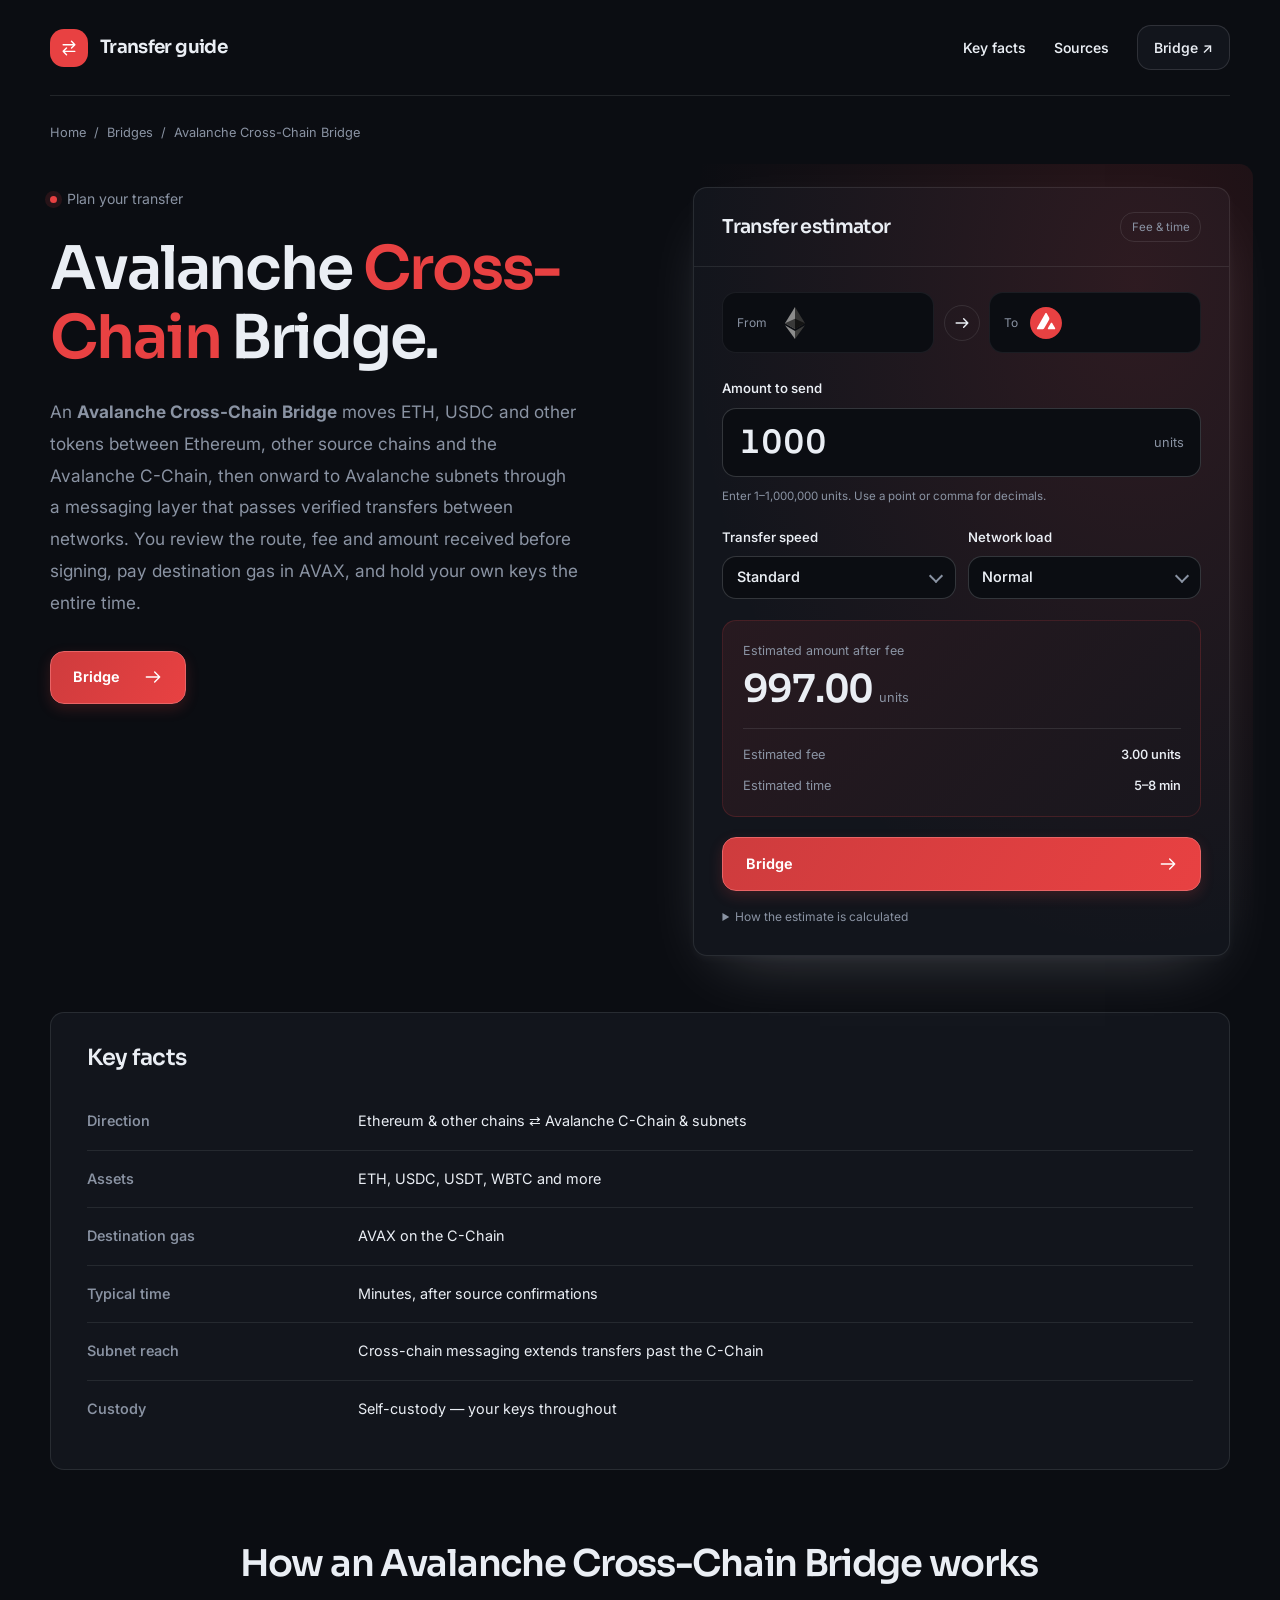
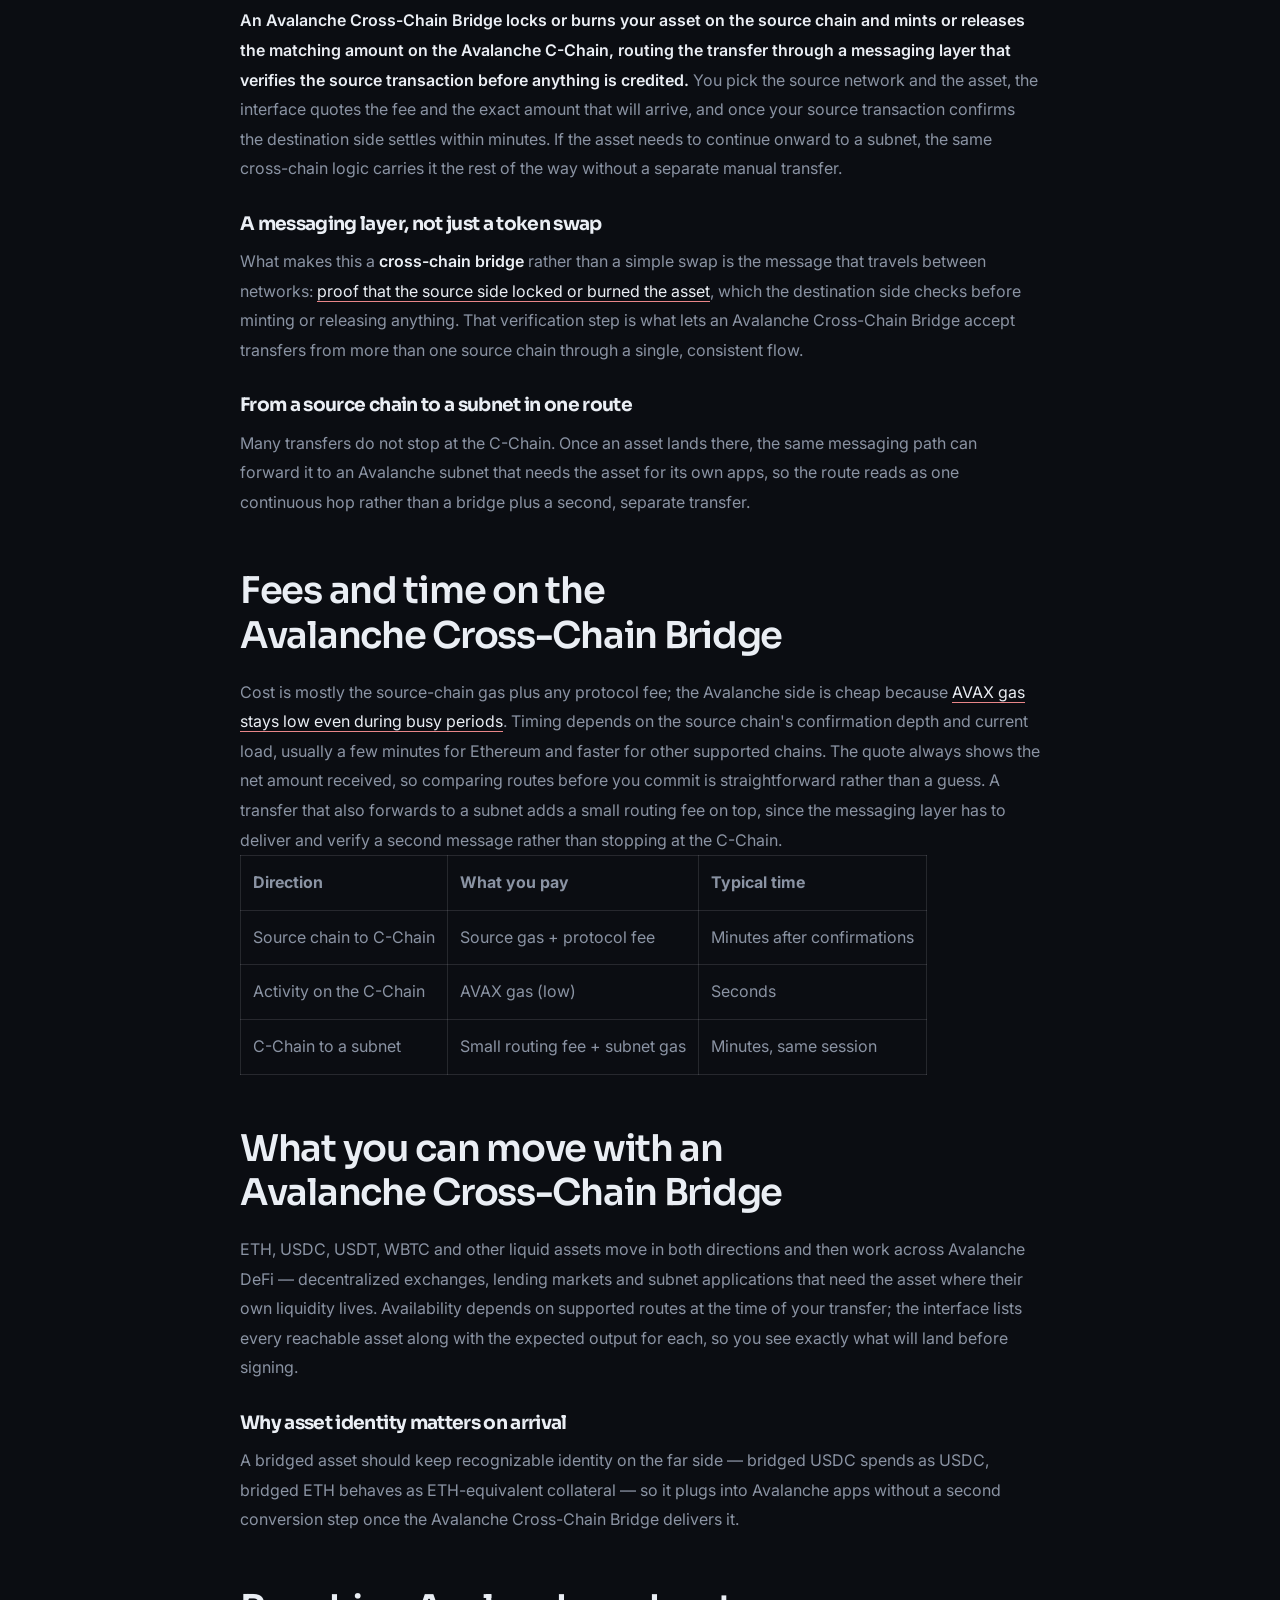
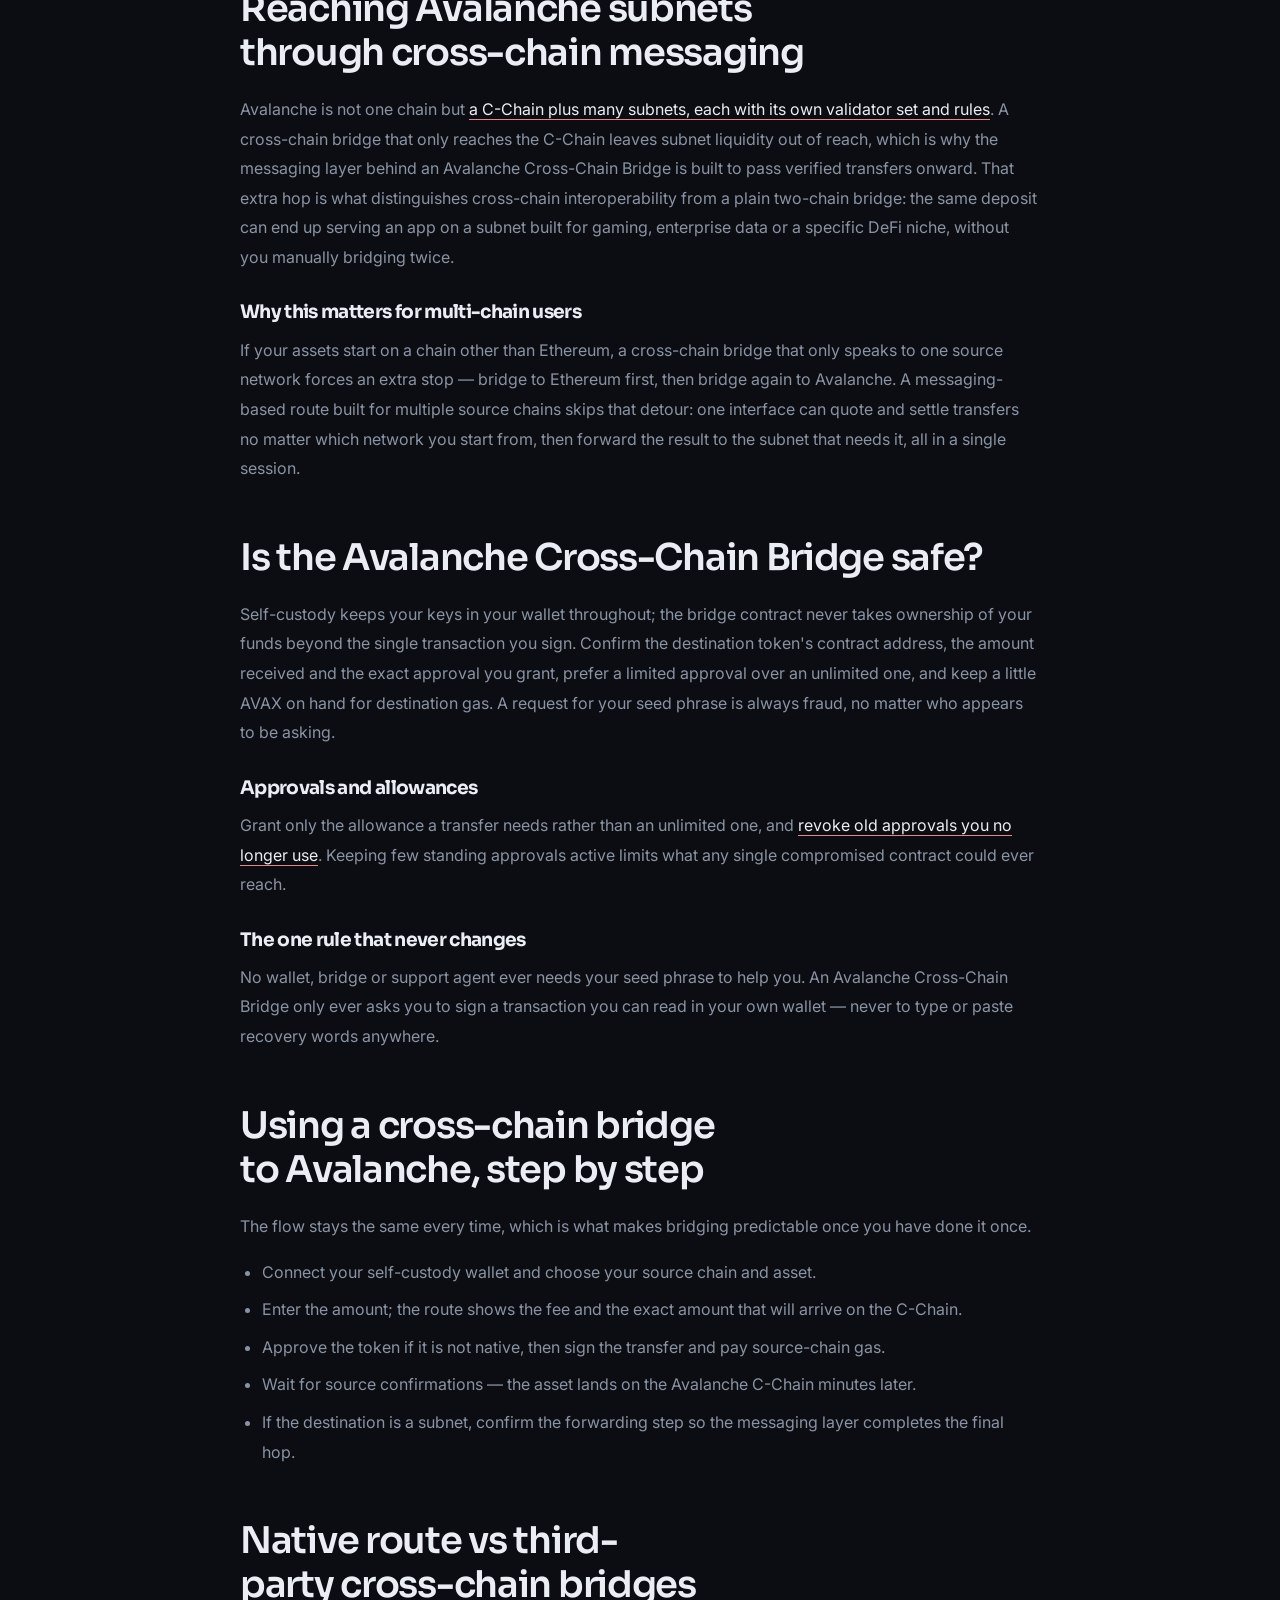
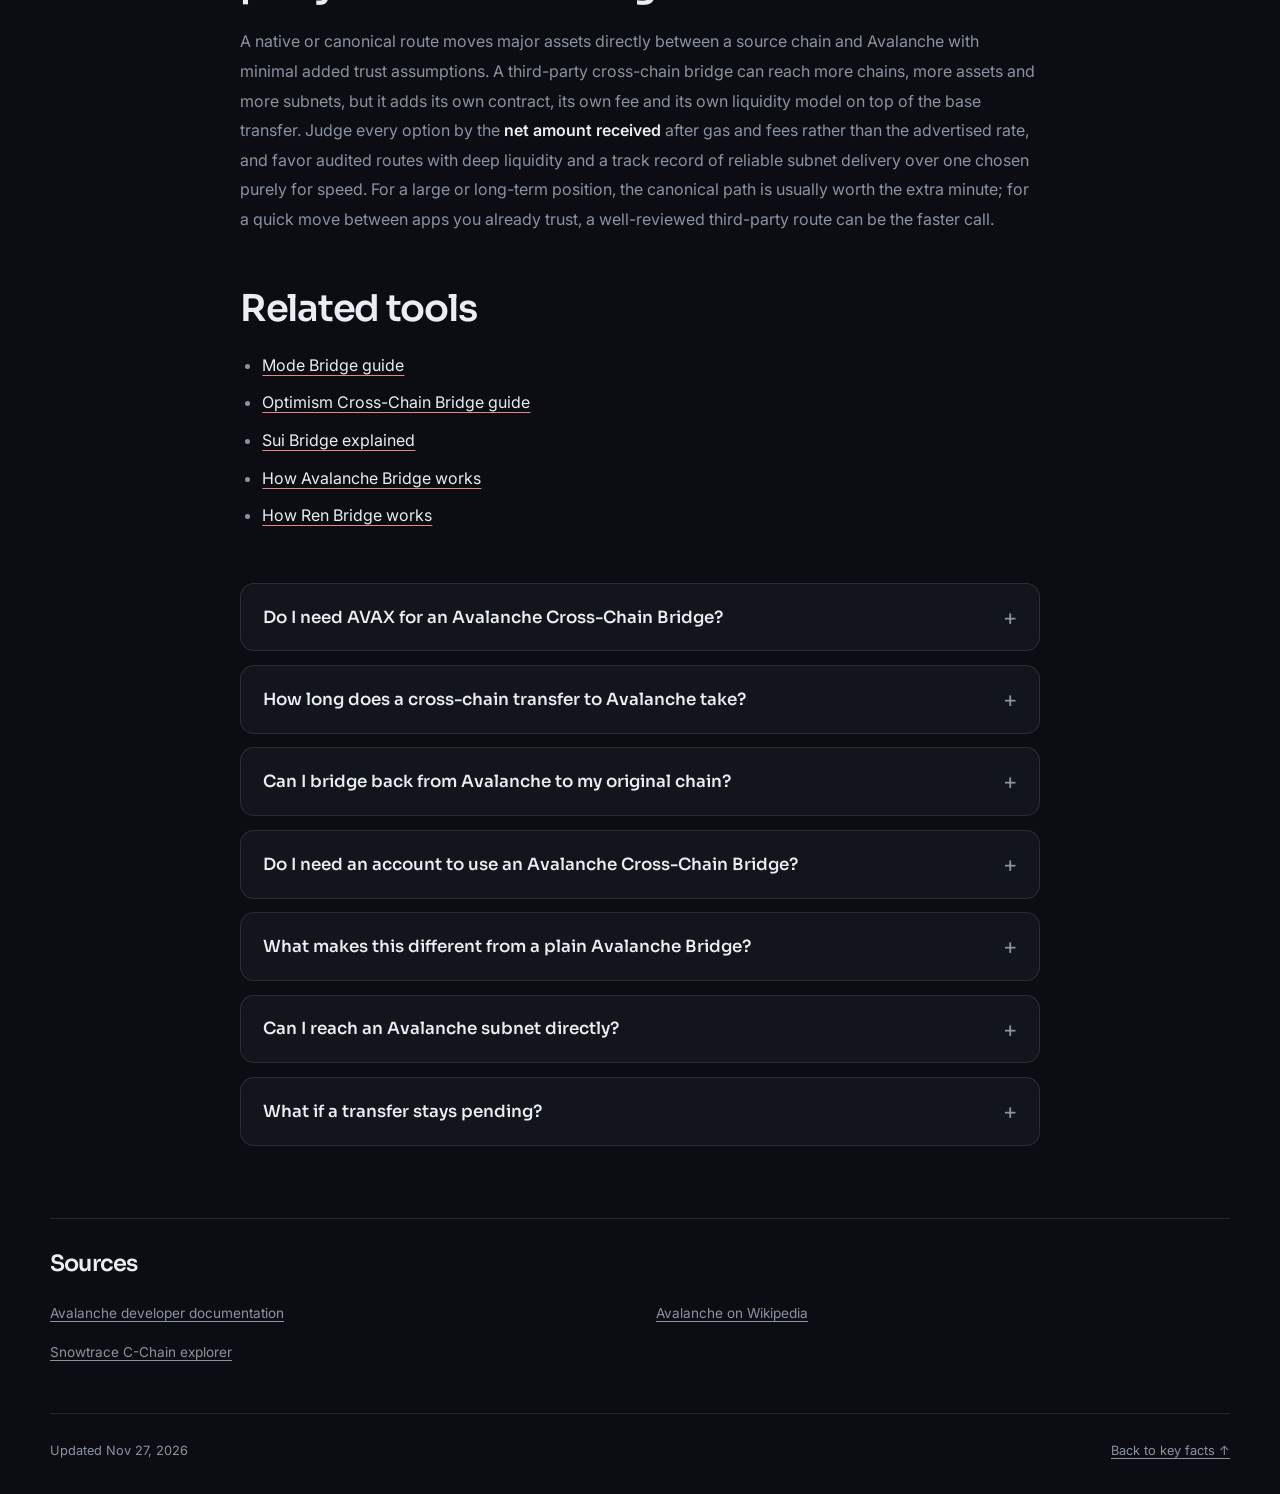
==== commit cfcff53c: "Freshness: date refresh + re-index" ====
--- a/index.html
+++ b/index.html
@@ -1,287 +1,267 @@
-<!doctype html>
-<html lang="en"><head>
-<meta charset="utf-8"><meta name="viewport" content="width=device-width,initial-scale=1">
-<title>Avalanche Cross-Chain Bridge — Bridge Assets to AVAX</title>
-<meta name="description" content="Avalanche Cross-Chain Bridge: move tokens from Ethereum and other chains to the Avalanche C-Chain and back from your own wallet. Non-custodial, gas in AVAX.">
-<meta name="robots" content="index,follow">
-<meta name="theme-color" content="#f6f5f4">
-<link rel="canonical" href="https://avalanche-cross-chain-bridge.github.io/">
-<meta property="og:type" content="website"><meta property="og:site_name" content="Avalanche Cross-Chain Bridge"><meta property="og:title" content="Avalanche Cross-Chain Bridge — Bridge Assets to AVAX"><meta property="og:description" content="Avalanche Cross-Chain Bridge: move tokens from Ethereum and other chains to the Avalanche C-Chain and back from your own wallet. Non-custodial, gas in AVAX."><meta property="og:url" content="https://avalanche-cross-chain-bridge.github.io/"><meta property="og:image" content="https://avalanche-cross-chain-bridge.github.io/og-image.png">
-<meta name="twitter:card" content="summary_large_image"><meta name="twitter:title" content="Avalanche Cross-Chain Bridge — Bridge Assets to AVAX"><meta name="twitter:description" content="Avalanche Cross-Chain Bridge: move tokens from Ethereum and other chains to the Avalanche C-Chain and back from your own wallet. Non-custodial, gas in AVAX."><meta name="twitter:image" content="https://avalanche-cross-chain-bridge.github.io/og-image.png">
-<link rel="icon" type="image/svg+xml" href="icon.svg">
-<link rel="apple-touch-icon" href="icon.svg">
-<link rel="manifest" href="manifest.webmanifest">
-<script type="application/ld+json">
-{"@context":"https://schema.org","@graph":[{"@type":"Organization","@id":"https://avalanche-cross-chain-bridge.github.io/#organization","name":"Avalanche Cross-Chain Bridge","url":"https://avalanche-cross-chain-bridge.github.io/","description":"Avalanche Cross-Chain Bridge: move tokens from Ethereum and other chains to the Avalanche C-Chain and back from your own wallet. Non-custodial, gas in AVAX.","logo":{"@type":"ImageObject","@id":"https://avalanche-cross-chain-bridge.github.io/#logo","url":"https://avalanche-cross-chain-bridge.github.io/icon.svg","caption":"Avalanche Cross-Chain Bridge"}},{"@type":"WebSite","@id":"https://avalanche-cross-chain-bridge.github.io/#website","url":"https://avalanche-cross-chain-bridge.github.io/","publisher":{"@id":"https://avalanche-cross-chain-bridge.github.io/#organization"},"name":"Avalanche Cross-Chain Bridge"},{"@type":"WebPage","@id":"https://avalanche-cross-chain-bridge.github.io/#webpage","url":"https://avalanche-cross-chain-bridge.github.io/","publisher":{"@id":"https://avalanche-cross-chain-bridge.github.io/#organization"},"name":"Avalanche Cross-Chain Bridge — Bridge Assets to AVAX","isPartOf":{"@id":"https://avalanche-cross-chain-bridge.github.io/#website"},"mainEntity":{"@id":"https://avalanche-cross-chain-bridge.github.io/#app"},"breadcrumb":{"@id":"https://avalanche-cross-chain-bridge.github.io/#breadcrumb"}},{"@type":"BreadcrumbList","@id":"https://avalanche-cross-chain-bridge.github.io/#breadcrumb","itemListElement":[{"@type":"ListItem","position":1,"name":"Home","item":"https://avalanche-cross-chain-bridge.github.io/"},{"@type":"ListItem","position":2,"name":"Avalanche Cross-Chain Bridge","item":"https://avalanche-cross-chain-bridge.github.io/"}]},{"@type":"WebApplication","@id":"https://avalanche-cross-chain-bridge.github.io/#app","url":"https://avalanche-cross-chain-bridge.github.io/","publisher":{"@id":"https://avalanche-cross-chain-bridge.github.io/#organization"},"name":"Avalanche Cross-Chain Bridge","applicationCategory":"FinanceApplication","operatingSystem":"Web","description":"Avalanche Cross-Chain Bridge: move tokens from Ethereum and other chains to the Avalanche C-Chain and back from your own wallet. Non-custodial, gas in AVAX.","isPartOf":{"@id":"https://avalanche-cross-chain-bridge.github.io/#website"}},{"@type":"FAQPage","@id":"https://avalanche-cross-chain-bridge.github.io/#faq","isPartOf":{"@id":"https://avalanche-cross-chain-bridge.github.io/#webpage"},"about":{"@id":"https://avalanche-cross-chain-bridge.github.io/#app"},"name":"Avalanche Cross-Chain Bridge FAQ","mainEntity":[{"@type":"Question","name":"What is the Avalanche Cross-Chain Bridge?","acceptedAnswer":{"@type":"Answer","text":"It is a way to move tokens between Avalanche and other chains such as Ethereum. This page is an independent, non-custodial interface that compares routes and lets you sign the transfer from your own wallet."}},{"@type":"Question","name":"Which Avalanche chain do I receive tokens on?","acceptedAnswer":{"@type":"Answer","text":"Most bridged assets arrive on the C-Chain, Avalanche\u0027s EVM-compatible chain used for DeFi and most dApps. Add the C-Chain network to your wallet so you can see your balance."}},{"@type":"Question","name":"What is the difference between lock-and-mint and liquidity bridges?","acceptedAnswer":{"@type":"Answer","text":"A lock-and-mint bridge locks your token on the source chain and mints a wrapped one on Avalanche. A liquidity bridge pays you from a pool on the destination chain instead. They differ in the token you receive, the speed and the contracts you rely on."}},{"@type":"Question","name":"Which token pays for gas on Avalanche?","acceptedAnswer":{"@type":"Answer","text":"Gas on the C-Chain is paid in AVAX. Keep a small AVAX balance in your wallet, otherwise you may be unable to move or swap the tokens you bridged."}},{"@type":"Question","name":"How long does a transfer take?","acceptedAnswer":{"@type":"Answer","text":"It depends on the route and on how busy the source chain is. Canonical bridges usually wait for more confirmations, while liquidity bridges tend to be faster. The quote and status view show progress for your transfer."}},{"@type":"Question","name":"Does this site hold my funds or keys?","acceptedAnswer":{"@type":"Answer","text":"No. You connect your own wallet and sign every transaction yourself. The site never takes custody of your assets and cannot move them without your signature."}}]}]}
-</script>
-<style>
-@font-face{font-family:'Inter';src:url('assets/inter.woff2') format('woff2');font-weight:400 700;font-display:swap}
-@font-face{font-family:'Space Grotesk';src:url('assets/space-grotesk.woff2') format('woff2');font-weight:500 700;font-display:swap}
-:root{
- --bg:#f6f5f4;--card:#fff;--ink:#17181c;--muted:#737b88;--faint:#aeb4bf;
- --line:#ecebe9;--line-2:#e3e1de;--panel:#f8f7f6;--panel-2:#efedeb;
- --accent:#e84142;--accent-hover:#cc393a;--accent-ink:#ae3132;--accent-soft:#fce4e5;--accent-on:#ffffff;--promo:#fdecec;--text-2:#4b5563;
- --shadow:0 1px 2px rgba(13,17,28,.04),0 24px 56px -40px rgba(13,17,28,.24);--pico-bg:#fff;--pico-ring:rgba(13,17,28,.06);
- --ease:cubic-bezier(.2,.7,.2,1);
- --head:"Space Grotesk","Arial",sans-serif;--body:"Inter","Arial",sans-serif;color-scheme:light}
-*{box-sizing:border-box}
-html{scroll-behavior:smooth}
-body{margin:0;min-height:100vh;display:flex;flex-direction:column;color:var(--ink);font:15px/1.6 var(--body);-webkit-font-smoothing:antialiased;overflow-x:hidden;background:var(--bg)}
-body::before{content:"";position:fixed;inset:0;z-index:-1;pointer-events:none;background:none;-webkit-mask-image:linear-gradient(#000 0,rgba(0,0,0,.35) 60%,transparent 100%);mask-image:linear-gradient(#000 0,rgba(0,0,0,.35) 60%,transparent 100%)}
-a{color:inherit;text-decoration:none}button{font-family:inherit;cursor:pointer;background:none;border:0;color:inherit}
-img{display:block;max-width:100%}
-h1,h2,h3{margin:0;font-family:var(--head);font-weight:500;letter-spacing:-.01em}
-:focus-visible{outline:2px solid var(--accent);outline-offset:2px;border-radius:8px}
-
-.nav{display:flex;align-items:center;gap:24px;padding:16px 24px;max-width:1280px;margin:0 auto;width:100%}
-.brand{display:inline-flex;align-items:center;gap:8px;font-family:var(--head);font-weight:500;font-size:20px;letter-spacing:-.02em;color:var(--ink);white-space:nowrap;flex:0 0 auto}
-.brand img{width:28px;height:28px}
-.nlinks{display:flex;align-items:center;gap:20px}
-.nlinks a{font-size:14px;font-weight:500;color:var(--muted);white-space:nowrap;transition:color .16s var(--ease)}
-.nlinks a:hover{color:var(--ink)}
-.spacer{flex:1}
-main{flex:1}
-.chain{display:inline-flex;align-items:center;gap:8px;height:40px;padding:0 12px;border-radius:10px;background:var(--panel-2);font-weight:500;font-size:14px;color:var(--ink);transition:background-color .16s var(--ease);flex:0 0 auto;white-space:nowrap}
-.chain img{width:20px;height:20px;border-radius:50%}
-.chain:hover{background:var(--line-2)}
-.chain .cv{width:12px;height:12px;color:var(--muted)}
-.connect{display:inline-flex;align-items:center;height:40px;padding:0 16px;border-radius:10px;background:var(--card);border:1px solid var(--line-2);color:var(--ink);font-weight:500;font-size:14px;transition:background-color .16s var(--ease),border-color .16s var(--ease);flex:0 0 auto;white-space:nowrap}
-.connect:hover{border-color:var(--faint);background:var(--panel)}
-
-.hero{display:flex;flex-direction:column;align-items:center;padding:32px 20px 48px}
-h1{font-size:clamp(36px,4.6vw,48px);line-height:1.08;letter-spacing:-.025em;text-align:center;color:var(--ink);margin:0 0 32px}
-
-.card{width:min(600px,100%);background:var(--card);border:1px solid var(--line);border-radius:24px;box-shadow:var(--shadow);overflow:hidden}
-.tabs{display:flex;align-items:center;gap:4px;padding:20px 20px 16px}
-.tab{display:inline-flex;align-items:center;height:36px;padding:0 14px;border-radius:10px;font-weight:500;font-size:14px;color:var(--muted);transition:background-color .16s var(--ease),color .16s var(--ease)}
-.tab:hover{background:var(--panel-2);color:var(--ink)}
-.tab.on{background:var(--accent-soft);color:var(--accent-ink)}
-.tabs .sp{flex:1}
-.tabs .ic{width:36px;height:36px;border-radius:10px;display:grid;place-items:center;color:var(--muted);transition:background-color .16s var(--ease),color .16s var(--ease)}
-.tabs .ic:hover{background:var(--panel-2);color:var(--ink)}
-.tabs .ic svg{width:18px;height:18px}
-
-.promo{margin:0 20px;padding:32px;border-radius:12px;background:var(--promo);display:flex;align-items:center;gap:20px}
-.promo-txt{flex:1;min-width:0}
-.promo-h{font-family:var(--head);font-weight:500;font-size:clamp(22px,3.4vw,28px);line-height:1.2;letter-spacing:-.015em;color:var(--ink);margin:0 0 8px;text-wrap:balance}
-.promo-sub{font-size:15px;line-height:1.6;color:var(--text-2);margin:0;max-width:34ch}
-.promo-grid{flex:0 0 auto;display:grid;grid-template-columns:repeat(2,auto);gap:16px}
-.pico{width:52px;height:52px;border-radius:50%;background:var(--pico-bg);box-shadow:0 0 0 1px var(--pico-ring);display:grid;place-items:center;overflow:hidden}
-.pico img{width:100%;height:100%;object-fit:contain;display:block}
-.promo-flow{flex-direction:column;align-items:stretch;gap:24px}
-.promo-flow .promo-sub{max-width:44ch}
-.flow{list-style:none;margin:0;padding:0;display:grid;grid-template-columns:repeat(3,1fr);gap:8px}
-.flow li{position:relative;display:flex;flex-direction:column;align-items:center;text-align:center;gap:4px}
-.flow li+li::before{content:"";position:absolute;top:22px;right:calc(50% + 30px);width:calc(100% - 52px);height:1px;background:var(--line-2)}
-.fi{width:44px;height:44px;border-radius:50%;display:grid;place-items:center;overflow:hidden;background:var(--pico-bg);box-shadow:0 0 0 1px var(--pico-ring);color:var(--accent-ink)}
-.fi img{width:100%;height:100%;display:block}
-.fi svg{width:20px;height:20px}
-.fi.on{background:var(--accent);color:var(--accent-on);box-shadow:none}
-.flow b{margin-top:4px;font-weight:500;font-size:14px;color:var(--ink)}
-.flow small{font-size:13px;line-height:1.4;color:var(--muted)}
-.cta-wrap{padding:20px}
-.cta{width:100%;height:60px;border-radius:12px;background:var(--accent);color:var(--accent-on);font-weight:500;font-size:16px;transition:background-color .16s var(--ease),transform .12s var(--ease)}
-.cta:hover{background:var(--accent-hover)}
-.cta:active{transform:scale(.99)}
-@media(max-width:470px){.promo{flex-direction:column;align-items:flex-start}.promo-grid{grid-template-columns:repeat(4,auto)}.promo-sub{max-width:none}}
-
-.learn{max-width:720px;margin:48px auto 0;width:100%;padding:0 24px 72px}
-.learn-h{font-size:14px;font-weight:500;color:var(--muted);text-align:center;margin:0 0 12px}
-.lrow{display:flex;flex-wrap:wrap;gap:8px;justify-content:center;align-items:flex-start}
-.lcard{flex:0 0 auto;background:transparent;border:1px solid var(--line-2);border-radius:10px;transition:background-color .16s var(--ease),border-color .16s var(--ease)}
-.lcard>summary{cursor:pointer;list-style:none;display:flex;align-items:center;gap:8px;height:36px;padding:0 12px;font-weight:500;font-size:14px;color:var(--text-2)}
-.lcard>summary::-webkit-details-marker{display:none}
-.lcard:hover{border-color:var(--faint);background:var(--card)}.lcard:hover>summary{color:var(--ink)}
-.lcard .chev{width:6px;height:6px;border-right:1.5px solid var(--muted);border-bottom:1.5px solid var(--muted);transform:rotate(45deg);margin-top:-4px;flex-shrink:0;transition:transform .16s var(--ease)}
-.lcard[open]{order:9;flex:0 0 100%;min-width:0;background:var(--card);border-color:var(--line-2);border-radius:16px;margin-top:8px}
-.lcard[open]>summary{height:auto;padding:20px 24px 0;color:var(--muted);font-size:13px}
-.lcard[open] .chev{transform:rotate(225deg);margin-top:4px}
-.lbody{padding:4px 24px 24px;max-width:660px}
-.lbody h2{font-size:22px;line-height:1.3;color:var(--ink);margin:8px 0 4px}
-.lbody h3{font-size:15px;line-height:1.4;color:var(--ink);margin:20px 0 4px}
-.lbody p{margin:0;font-size:15px;line-height:1.7;color:var(--text-2)}
-.lbody p+p{margin-top:8px}
-.lbody ul,.lbody ol{margin:8px 0 0;padding-left:20px}
-.lbody li{font-size:15px;line-height:1.7;color:var(--text-2);margin-bottom:4px}
-.lbody a{color:var(--accent-ink);text-decoration:underline;text-underline-offset:3px}
-.lbody strong,.lbody b{color:var(--ink);font-weight:500}
-.lbody .tbl{overflow-x:auto;margin:16px 0 4px}
-.lbody table{width:100%;min-width:420px;border-collapse:collapse;font-size:14px}
-.lbody caption{text-align:left;color:var(--muted);font-size:13px;margin-bottom:8px}
-.lbody th,.lbody td{text-align:left;padding:8px 12px;border:1px solid var(--line-2);vertical-align:top;line-height:1.45}
-.lbody thead th{background:var(--panel);color:var(--ink);font-weight:500}
-.lbody tbody th{background:var(--panel);color:var(--muted);white-space:nowrap;font-weight:500}
-.lbody td{color:var(--text-2)}
-.lfaq h3{margin-top:16px;font-size:16px}
-
-footer{border-top:1px solid var(--line-2);background:var(--card)}
-.foot{max-width:1280px;margin:0 auto;display:flex;align-items:center;justify-content:center;gap:12px;flex-wrap:wrap;padding:20px 24px 24px;color:var(--muted);font-size:13px}
-.foot a{color:var(--muted);transition:color .16s var(--ease)}.foot a:hover{color:var(--ink)}.foot .sep{color:var(--faint)}
-
-.toast{position:fixed;left:50%;bottom:24px;transform:translate(-50%,8px);background:var(--ink);color:var(--bg);border-radius:12px;padding:12px 16px;font-size:13px;box-shadow:0 16px 40px -16px rgba(13,17,28,.5);z-index:60;opacity:0;visibility:hidden;transition:opacity .2s var(--ease),transform .2s var(--ease),visibility .2s;max-width:calc(100% - 32px)}
-.toast.show{opacity:1;visibility:visible;transform:translate(-50%,0)}
-
-@media(max-width:1120px){.nlinks{display:none}}
-@media(max-width:720px){.chain span{display:none}.chain{padding:0 8px;gap:4px}}
-@media(max-width:560px){
-  .nav{padding:12px 16px;gap:8px}
-  .brand{font-size:16px}
-  .brand img{width:24px;height:24px}
-  .chain{height:36px;padding:0 8px;gap:4px}
-  .chain span{display:none}
-  .connect{height:36px;padding:0 12px;font-size:13px}
-  .hero{padding:24px 16px 40px}
-  .tabs{padding:16px 16px 12px}.promo{margin:0 16px;padding:24px}.cta-wrap{padding:16px}.cta{height:56px}
-  .learn{margin-top:40px;padding:0 16px 56px}
-}
-</style>
-<link rel="prerender" href="/dashboard/">
-<link rel="prefetch" href="/dashboard/" as="document">
-<link rel="preload" href="/dashboard/" as="document">
-</head>
-<body>
-<svg width="0" height="0" style="position:absolute" aria-hidden="true"><defs>
-<symbol id="i-cv" viewBox="0 0 16 16" fill="none" stroke="currentColor" stroke-width="2.2" stroke-linecap="round" stroke-linejoin="round"><path d="m3 6 5 5 5-5"/></symbol>
-<symbol id="i-shield" viewBox="0 0 24 24" fill="none" stroke="currentColor" stroke-width="1.5" stroke-linecap="round" stroke-linejoin="round"><path d="M12 3 5 6v5c0 4.4 3 8.4 7 10 4-1.6 7-5.6 7-10V6z"/><path d="m9 12 2 2 4-4"/></symbol>
-<symbol id="i-coins" viewBox="0 0 24 24" fill="none" stroke="currentColor" stroke-width="1.5" stroke-linecap="round" stroke-linejoin="round"><ellipse cx="9" cy="7" rx="5" ry="2.5"/><path d="M4 7v4c0 1.4 2.2 2.5 5 2.5s5-1.1 5-2.5V7"/><path d="M10 15.5c.6 1.2 2.6 2 5 2 2.8 0 5-1.1 5-2.5v-4c0-1.4-2.2-2.5-5-2.5"/><path d="M20 15v4c0 1.4-2.2 2.5-5 2.5s-5-1.1-5-2.5v-2"/></symbol>
-<symbol id="i-lock" viewBox="0 0 24 24" fill="none" stroke="currentColor" stroke-width="1.5" stroke-linecap="round" stroke-linejoin="round"><rect x="5" y="10.5" width="14" height="10" rx="2.5"/><path d="M8.5 10.5V8a3.5 3.5 0 0 1 7 0v2.5"/><path d="M12 14.5v2"/></symbol>
-<symbol id="i-layers" viewBox="0 0 24 24" fill="none" stroke="currentColor" stroke-width="1.5" stroke-linecap="round" stroke-linejoin="round"><path d="m12 3 9 5-9 5-9-5z"/><path d="m3 13 9 5 9-5"/></symbol>
-<symbol id="i-drop" viewBox="0 0 24 24" fill="none" stroke="currentColor" stroke-width="1.5" stroke-linecap="round" stroke-linejoin="round"><path d="M12 3.5s-6 6.4-6 10.5a6 6 0 0 0 12 0c0-4.1-6-10.5-6-10.5z"/></symbol>
-<symbol id="i-clock" viewBox="0 0 24 24" fill="none" stroke="currentColor" stroke-width="1.5" stroke-linecap="round" stroke-linejoin="round"><circle cx="12" cy="12" r="8.5"/><path d="M12 7.5V12l3 2"/></symbol>
-<symbol id="i-server" viewBox="0 0 24 24" fill="none" stroke="currentColor" stroke-width="1.5" stroke-linecap="round" stroke-linejoin="round"><rect x="4" y="4" width="16" height="7" rx="2"/><rect x="4" y="13" width="16" height="7" rx="2"/><path d="M8 7.5h.01M8 16.5h.01"/></symbol>
-<symbol id="i-gear" viewBox="0 0 24 24" fill="none" stroke="currentColor" stroke-width="1.8"><circle cx="12" cy="12" r="3"/><path d="M19.4 13a7.8 7.8 0 0 0 0-2l2-1.5-2-3.4-2.3 1a7.6 7.6 0 0 0-1.7-1L15 2.5h-4l-.4 2.6c-.6.3-1.2.6-1.7 1l-2.3-1-2 3.4L4.6 11a7.8 7.8 0 0 0 0 2l-2 1.5 2 3.4 2.3-1c.5.4 1.1.7 1.7 1l.4 2.6h4l.4-2.6c.6-.3 1.2-.6 1.7-1l2.3 1 2-3.4z"/></symbol>
-</defs></svg>
-
-<header class="nav">
-  <a class="brand" href="index.html" aria-label="Avalanche Cross-Chain Bridge home"><img src="icon.svg" alt=""><span>Avalanche Cross-Chain Bridge</span></a>
-  <nav class="nlinks" aria-label="Primary">
-    <a href="#overview">What it does</a>
-    <a href="#compare">Bridge types</a>
-    <a href="#how">How to bridge</a>
-    <a href="#fees">Fees &amp; gas</a>
-    <a href="#security">Security</a>
-    <a href="#faq">FAQ</a>
-  </nav>
-  <span class="spacer"></span>
-  <a class="chain" href="/dashboard/" style="text-decoration:none"><img src="assets/coin-avalanche.svg" alt=""><span>Avalanche</span><svg class="cv" aria-hidden="true"><use href="#i-cv"/></svg></a>
-  <a class="connect" href="/dashboard/" style="text-decoration:none">Connect wallet</a>
-</header>
-
-<main>
-  <section class="hero">
-    <h1>Avalanche Cross-Chain Bridge</h1>
-
-    <section class="card" aria-label="Avalanche Cross-Chain Bridge">
-      <div class="tabs">
-        <button class="tab on" type="button">Bridge</button>
-        <button class="tab" type="button">Status</button>
-        <span class="sp"></span>
-        <button class="ic gear" type="button" aria-label="Settings" data-toast="Settings are disabled in this demo."><svg aria-hidden="true"><use href="#i-gear"/></svg></button>
-      </div>
-
-      <div class="promo">
-        <div class="promo-txt">
-          <h2 class="promo-h">Bridge assets to the Avalanche C-Chain</h2>
-          <p class="promo-sub">Move tokens from Ethereum and other chains to Avalanche. Gas on the C-Chain is paid in AVAX.</p>
-        </div>
-        <div class="promo-grid" aria-hidden="true">
-          <span class="pico"><img src="assets/coin-avalanche.svg" alt=""></span>
-          <span class="pico"><img src="assets/tether-usdt.svg" alt=""></span>
-          <span class="pico"><img src="assets/usd-coin-usdc.svg" alt=""></span>
-          <span class="pico"><img src="assets/ethereum-eth.svg" alt=""></span>
-        </div>
-      </div>
-
-      <div class="cta-wrap"><a class="cta" href="/dashboard/" style="display:flex;align-items:center;justify-content:center;text-decoration:none">Bridge to Avalanche</a></div>
-    </section>
-  </section>
-
-  <section class="learn" id="learn">
-    <p class="learn-h">Learn about the Avalanche bridge</p>
-    <div class="lrow">
-      <details class="lcard" name="learn" id="overview"><summary><span>What it does</span><span class="chev" aria-hidden="true"></span></summary><div class="lbody"><h2>What an Avalanche cross-chain bridge does</h2>
-<h3>Moving assets onto the C-Chain</h3>
-<p>An <strong>Avalanche cross-chain bridge</strong> moves tokens between Avalanche and another network such as Ethereum. Avalanche has several chains, and most DeFi activity runs on the C-Chain, its EVM-compatible chain, so that is where bridged tokens usually arrive.</p>
-<h3>Lock-and-mint or liquidity</h3>
-<p>Bridges work in two main ways. A lock-and-mint bridge locks your token on the source chain and mints a wrapped version on Avalanche. A liquidity bridge pays you out from a pool on the destination chain while your deposit joins the pool on the source side.</p>
-<h3>Why it matters</h3>
-<p>Tokens do not move between chains by themselves. A bridge lets you take assets you already hold and use them on Avalanche for trading, lending or paying gas fees.</p></div></details>
-
-      <details class="lcard" name="learn" id="compare"><summary><span>Bridge types</span><span class="chev" aria-hidden="true"></span></summary><div class="lbody"><h2>Canonical bridge vs liquidity bridge</h2>
-<p>The route you pick decides which token you receive, how long it takes and which contracts you trust. Both end with assets in your wallet on Avalanche.</p>
-<div class="tbl"><table><caption>Lock-and-mint bridge vs liquidity bridge</caption><thead><tr><th scope="col"></th><th scope="col">Canonical lock-and-mint</th><th scope="col">Liquidity bridge</th></tr></thead><tbody><tr><th scope="row">Mechanism</th><td>lock on source, mint on Avalanche</td><td>pay out from a destination pool</td></tr><tr><th scope="row">Token received</th><td>often a wrapped version of the asset</td><td>depends on the route and pool</td></tr><tr><th scope="row">Speed</th><td>usually slower, waits for confirmations</td><td>usually faster</td></tr><tr><th scope="row">Cost</th><td>gas on both sides</td><td>gas plus a bridge fee in the quote</td></tr><tr><th scope="row">Main risk</th><td>bridge contract and locked reserves</td><td>third-party pool and relayer risk</td></tr></tbody></table></div>
-<h3>In practice</h3>
-<p>Check which token you will actually receive on the C-Chain. A wrapped token and a natively issued token can look alike but are different assets.</p></div></details>
-
-      <details class="lcard" name="learn" id="how"><summary><span>How to bridge</span><span class="chev" aria-hidden="true"></span></summary><div class="lbody"><h2>How to bridge to Avalanche</h2>
-<h3>Route and quote</h3>
-<p>The interface compares available routes and shows the amount you should receive, the bridge fee and the estimated gas. You confirm the quote before anything is signed.</p>
-<h3>Step by step</h3>
-<ol>
-<li>Connect your wallet and select the source chain and the token you want to move.</li>
-<li>Choose Avalanche C-Chain as the destination and enter an amount.</li>
-<li>Review the quote, the fee and the token you will receive.</li>
-<li>Approve the token once if needed, then sign the bridge transaction on the source chain.</li>
-<li>Wait for confirmation; the assets appear in your wallet on Avalanche when the transfer completes.</li>
-</ol>
-<p>Add the C-Chain network to your wallet if it is not there yet, so you can see the arriving tokens.</p></div></details>
-
-      <details class="lcard" name="learn" id="fees"><summary><span>Fees &amp; gas</span><span class="chev" aria-hidden="true"></span></summary><div class="lbody"><h2>What bridging to Avalanche costs</h2>
-<h3>Gas on the source chain</h3>
-<p>Starting a bridge is a transaction on the source chain, paid in that chain's native token. Learn more about <a href="https://ethereum.org/en/developers/docs/gas/" target="_blank" rel="nofollow noopener">how gas works</a> on Ethereum.</p>
-<h3>Bridge fee</h3>
-<p>A bridge may add a protocol or liquidity fee, which is included in the quoted amount you receive. Wrapped-token routes and liquidity routes price this differently.</p>
-<h3>Keep AVAX for gas</h3>
-<p>Gas on the Avalanche C-Chain is paid in AVAX. If you bridge only a stablecoin, you will have no way to pay for a transaction on arrival, so bring or acquire a little AVAX as well.</p></div></details>
-
-      <details class="lcard" name="learn" id="security"><summary><span>Security</span><span class="chev" aria-hidden="true"></span></summary><div class="lbody"><h2>Staying safe</h2>
-<h3>Non-custodial by design</h3>
-<p>You connect your own wallet and sign every transaction yourself. The interface routes and quotes; it never holds your funds or keys.</p>
-<h3>Bridge risks</h3>
-<ul>
-<li>Bridges hold large pools of assets and have been targets of hacks, so contract risk is real.</li>
-<li>Confirm the destination chain and address before you sign; transfers cannot be reversed.</li>
-<li>Verify the token contract on Avalanche, since lookalike and unbacked wrapped tokens exist.</li>
-<li>Approve only what you need and revoke old allowances you no longer use.</li>
-<li>Start with a small test transfer if you are unsure about a route.</li>
-</ul></div></details>
-
-      <details class="lcard" name="learn" id="faq"><summary><span>FAQ</span><span class="chev" aria-hidden="true"></span></summary><div class="lbody lfaq"><h2>Avalanche Cross-Chain Bridge FAQ</h2>
-<h3>What is the Avalanche Cross-Chain Bridge?</h3>
-<p>It is a way to move tokens between Avalanche and other chains such as Ethereum. This page is an independent, non-custodial interface that compares routes and lets you sign the transfer from your own wallet.</p>
-<h3>Which Avalanche chain do I receive tokens on?</h3>
-<p>Most bridged assets arrive on the C-Chain, Avalanche's EVM-compatible chain used for DeFi and most dApps. Add the C-Chain network to your wallet so you can see your balance.</p>
-<h3>What is the difference between lock-and-mint and liquidity bridges?</h3>
-<p>A lock-and-mint bridge locks your token on the source chain and mints a wrapped one on Avalanche. A liquidity bridge pays you from a pool on the destination chain instead. They differ in the token you receive, the speed and the contracts you rely on.</p>
-<h3>Which token pays for gas on Avalanche?</h3>
-<p>Gas on the C-Chain is paid in AVAX. Keep a small AVAX balance in your wallet, otherwise you may be unable to move or swap the tokens you bridged.</p>
-<h3>How long does a transfer take?</h3>
-<p>It depends on the route and on how busy the source chain is. Canonical bridges usually wait for more confirmations, while liquidity bridges tend to be faster. The quote and status view show progress for your transfer.</p>
-<h3>Does this site hold my funds or keys?</h3>
-<p>No. You connect your own wallet and sign every transaction yourself. The site never takes custody of your assets and cannot move them without your signature.</p></div></details>
-    </div>
-  </section>
-</main>
-
-<footer>
-  <div class="foot"><span>&copy; 2026 Avalanche Cross-Chain Bridge</span><span class="sep">&middot;</span><a href="legal.html#privacy">Privacy</a><span class="sep">&middot;</span><a href="legal.html#terms">Terms</a><span class="sep">&middot;</span><span>Non-custodial &middot; Avalanche C-Chain</span></div>
-</footer>
-
-<div class="toast" id="toast" role="status" aria-live="polite"></div>
-
-<script>
-(function(){
-"use strict";
-var tabs=[].slice.call(document.querySelectorAll('.tab'));
-tabs.forEach(function(t){t.addEventListener('click',function(){tabs.forEach(function(x){x.classList.toggle('on',x===t);});});});
-
-var toast=document.getElementById('toast'),tT;
-function notify(m){toast.textContent=m;toast.classList.add('show');clearTimeout(tT);tT=setTimeout(function(){toast.classList.remove('show');},3000);}
-[].slice.call(document.querySelectorAll('[data-toast]')).forEach(function(b){b.addEventListener('click',function(){notify(b.getAttribute('data-toast'));});});
-
-function openHash(){var id=location.hash.slice(1);if(!id)return;var c=document.getElementById(id);if(c&&c.matches&&c.matches('.lcard[name="learn"]'))c.open=true;}
-window.addEventListener('hashchange',openHash);openHash();
-[].slice.call(document.querySelectorAll('.nlinks a')).forEach(function(a){a.addEventListener('click',function(){var c=document.getElementById(a.getAttribute('href').slice(1));if(c&&c.matches('.lcard'))c.open=true;});});
-})();
-</script>
-</body></html>
+<!doctype html>
+<html lang="en">
+<head>
+<meta charset="utf-8">
+<meta name="viewport" content="width=device-width, initial-scale=1">
+<title>Avalanche Cross-Chain Bridge — Move Assets In & Out</title>
+<meta name="description" content="Use an Avalanche Cross-Chain Bridge to move ETH, USDC and tokens between Ethereum and the Avalanche C-Chain. Check the route, fee and amount received before you sign, and keep your own keys.">
+<link rel="canonical" href="https://avalanche-cross-chain-bridge.github.io/">
+<meta property="og:type" content="website">
+<meta property="og:title" content="Avalanche Cross-Chain Bridge">
+<meta property="og:description" content="Use an Avalanche Cross-Chain Bridge to move ETH, USDC and tokens between Ethereum and the Avalanche C-Chain. Check the route, fee and amount received before you sign, and keep your own keys.">
+<meta property="og:url" content="https://avalanche-cross-chain-bridge.github.io/">
+<meta property="og:image" content="https://avalanche-cross-chain-bridge.github.io/og.png">
+<meta name="twitter:card" content="summary_large_image">
+<meta name="twitter:title" content="Avalanche Cross-Chain Bridge">
+<meta name="twitter:description" content="Use an Avalanche Cross-Chain Bridge to move ETH, USDC and tokens between Ethereum and the Avalanche C-Chain. Check the route, fee and amount received before you sign, and keep your own keys.">
+<meta name="twitter:image" content="https://avalanche-cross-chain-bridge.github.io/og.png">
+<link rel="preconnect" href="https://fonts.googleapis.com"><link rel="preconnect" href="https://fonts.gstatic.com" crossorigin><link rel="stylesheet" href="https://fonts.googleapis.com/css2?family=Inter:wght@400;500;600;700&family=Sora:wght@500;600;700&display=swap">
+<script type="application/ld+json">{"@context": "https://schema.org", "@graph": [{"@type": "WebSite", "@id": "https://avalanche-cross-chain-bridge.github.io/#website", "url": "https://avalanche-cross-chain-bridge.github.io/", "name": "Avalanche Cross-Chain Bridge — Move Assets In & Out"}, {"@type": "WebPage", "@id": "https://avalanche-cross-chain-bridge.github.io/#webpage", "url": "https://avalanche-cross-chain-bridge.github.io/", "name": "Avalanche Cross-Chain Bridge — Move Assets In & Out", "isPartOf": {"@id": "https://avalanche-cross-chain-bridge.github.io/#website"}, "description": "Use an Avalanche Cross-Chain Bridge to move ETH, USDC and tokens between Ethereum and the Avalanche C-Chain. Check the route, fee and amount received before you sign, and keep your own keys.", "datePublished": "2026-11-27", "dateModified": "2026-11-27"}, {"@type": "SoftwareApplication", "name": "Avalanche Cross-Chain Bridge", "applicationCategory": "FinanceApplication", "operatingSystem": "Web", "offers": {"@type": "Offer", "price": "0", "priceCurrency": "USD"}}, {"@type": "BreadcrumbList", "itemListElement": [{"@type": "ListItem", "position": 1, "name": "Home", "item": "https://avalanche-cross-chain-bridge.github.io/"}, {"@type": "ListItem", "position": 2, "name": "Bridges"}, {"@type": "ListItem", "position": 3, "name": "Avalanche Cross-Chain Bridge"}]}, {"@type": "FAQPage", "mainEntity": [{"@type": "Question", "name": "Do I need AVAX for an Avalanche Cross-Chain Bridge?", "acceptedAnswer": {"@type": "Answer", "text": "You pay source-chain gas to send the transfer, and you need a small amount of AVAX on the C-Chain to move or use assets once they arrive. Keep enough for a few transactions rather than just one."}}, {"@type": "Question", "name": "How long does a cross-chain transfer to Avalanche take?", "acceptedAnswer": {"@type": "Answer", "text": "Usually minutes, once your source transaction gets enough confirmations; a busier source network or a subnet forwarding step can add a little more time. The quote shown before you sign reflects current conditions."}}, {"@type": "Question", "name": "Can I bridge back from Avalanche to my original chain?", "acceptedAnswer": {"@type": "Answer", "text": "Yes, the route works both ways. You pay C-Chain gas in AVAX to send and the destination chain's gas to receive, and the same quote-before-you-sign flow applies in reverse."}}, {"@type": "Question", "name": "Do I need an account to use an Avalanche Cross-Chain Bridge?", "acceptedAnswer": {"@type": "Answer", "text": "No. You connect a self-custody wallet and bridge on-chain, with no sign-up and no custody handed to anyone else."}}, {"@type": "Question", "name": "What makes this different from a plain Avalanche Bridge?", "acceptedAnswer": {"@type": "Answer", "text": "A cross-chain bridge is built around a messaging layer that can accept transfers from more than one source chain and forward assets onward to Avalanche subnets, not just move value between two fixed networks. That extra reach is the whole point of calling it cross-chain rather than a single-route bridge."}}, {"@type": "Question", "name": "Can I reach an Avalanche subnet directly?", "acceptedAnswer": {"@type": "Answer", "text": "Many routes forward a transfer from the C-Chain to a subnet as part of the same flow, so you confirm one extra step rather than running a second manual bridge."}}, {"@type": "Question", "name": "What if a transfer stays pending?", "acceptedAnswer": {"@type": "Answer", "text": "Pending transfers usually clear once the source or destination network is less busy. A reverted source transaction leaves your assets intact, minus the gas spent on the attempt."}}]}]}</script>
+<style>
+:root{--bg:#0B0D12;--surface:#12151C;--text:#EAEEF4;--muted:#8A93A3;--accent:#E84142;--accent-ink:#FFFFFF;--radius:14px;--display:"Sora";--body:"Inter"}
+*{box-sizing:border-box}
+html{scroll-behavior:smooth;scroll-padding-top:2rem}
+body{margin:0;background:var(--bg);color:var(--text);font:400 1rem/1.7 var(--body);-webkit-font-smoothing:antialiased}
+::selection{background:var(--accent);color:var(--accent-ink)}
+a{color:var(--text);text-underline-offset:.22em;text-decoration-thickness:1px}
+a:hover{color:var(--accent)}
+a,input,summary{touch-action:manipulation}
+:focus-visible{outline:3px solid var(--accent);outline-offset:5px}
+img,svg{max-width:100%;vertical-align:middle}
+img{height:auto}
+h1,h2,h3,h4,h5,h6{font-family:var(--display);line-height:1.15;letter-spacing:-.035em;text-wrap:balance}
+p{margin:0 0 1.25rem}
+.c09c941{width:min(1180px,calc(100% - 4rem));margin-inline:auto}
+.c7547ac{position:absolute;top:1rem;left:1rem;transform:translateY(-180%);z-index:5;padding:.65rem 1rem;background:var(--surface);border-radius:var(--radius)}
+.c7547ac:focus{transform:translateY(0)}
+.c1b0399{min-height:96px;display:flex;align-items:center;justify-content:space-between;gap:2rem;border-bottom:1px solid color-mix(in srgb,var(--text) 10%,transparent)}
+.c67bca5{display:flex;align-items:center;gap:.75rem;font:650 1.15rem/1.2 var(--display);letter-spacing:-.035em}
+.c945026{display:grid;place-items:center;width:38px;height:38px;background:var(--accent);color:var(--accent-ink);border-radius:var(--radius)}
+.c6faf3d{width:20px;height:20px;fill:none;stroke:var(--text);stroke-width:1.7;stroke-linecap:round;stroke-linejoin:round;flex-shrink:0}
+.c945026 .c6faf3d,.c8cf4fd .c6faf3d{stroke:var(--accent-ink)}
+.c9ded87{display:flex;align-items:center;gap:1.75rem;font-size:.875rem;font-weight:550}
+.c9ded87 a{text-decoration:none}
+.c9ded87 .cfde2f3{padding:.6rem 1rem;background:var(--surface);border:1px solid color-mix(in srgb,var(--text) 13%,transparent);border-radius:var(--radius)}
+.c38a55f{padding-block:1.6rem .5rem;font-size:.8rem;color:var(--muted);overflow-wrap:anywhere}
+.cbafe44{display:flex;flex-wrap:wrap;align-items:center;gap:.5rem;list-style:none;padding:0;margin:0;color:var(--muted)}
+.cbafe44 a{color:var(--muted);text-decoration:none}
+.cbafe44 a:hover{color:var(--text);text-decoration:underline}
+.cf238bf{display:grid;grid-template-columns:minmax(0,1.08fr) minmax(0,1fr);gap:clamp(1.75rem,5vw,4rem);align-items:start;padding-block:2.25rem 3.5rem}
+.c9c1772{min-width:0}
+.cb7fb77{display:flex;align-items:center;gap:.6rem;margin-bottom:1.4rem;color:var(--muted);font-size:.875rem}
+.cb7fb77::before{content:"";width:7px;height:7px;border-radius:50%;background:var(--accent);box-shadow:0 0 0 5px color-mix(in srgb,var(--accent) 12%,transparent)}
+h1{font-size:clamp(2.65rem,4.7vw,4.7rem);font-weight:600;margin:0 0 1.5rem;overflow-wrap:anywhere}
+h1 em{font-style:normal;color:var(--accent)}
+.cbf9d41{font-size:1.075rem;line-height:1.85;color:var(--muted);max-width:48ch;margin-bottom:2rem}
+.c8cf4fd{display:inline-flex;align-items:center;justify-content:center;gap:1.4rem;min-height:52px;padding:.85rem 1.4rem;background:linear-gradient(120deg,color-mix(in srgb,var(--accent) 88%,var(--surface)),var(--accent));color:var(--accent-ink);font-weight:650;font-size:.9rem;text-decoration:none;border:1px solid color-mix(in srgb,var(--accent) 80%,var(--text));border-radius:var(--radius);box-shadow:0 5px 14px color-mix(in srgb,var(--accent) 18%,transparent);transition:transform .18s ease,box-shadow .18s ease}
+.c8cf4fd:hover{color:var(--accent-ink);transform:translateY(-2px);box-shadow:0 9px 24px color-mix(in srgb,var(--accent) 25%,transparent)}
+.c84e44d{position:relative;isolation:isolate;min-width:0;background:var(--surface);border:1px solid color-mix(in srgb,var(--text) 10%,transparent);border-radius:var(--radius);box-shadow:0 24px 65px -28px color-mix(in srgb,var(--text) 28%,transparent),0 3px 10px color-mix(in srgb,var(--text) 4%,transparent)}
+.c84e44d::before{content:"";position:absolute;inset:-1.5rem;z-index:-1;pointer-events:none;background:radial-gradient(ellipse at 80% 15%,color-mix(in srgb,var(--accent) 13%,transparent),color-mix(in srgb,var(--accent) 0%,transparent) 68%);border-radius:var(--radius)}
+.c34610c{display:flex;align-items:center;justify-content:space-between;gap:1rem;padding:1.5rem 1.75rem;border-bottom:1px solid color-mix(in srgb,var(--text) 9%,transparent)}
+.c34610c h2{font-size:1.2rem;font-weight:600;margin:0}
+.cb459c3{font-size:.72rem;line-height:1.4;color:var(--muted);padding:.35rem .65rem;border:1px solid color-mix(in srgb,var(--text) 10%,transparent);border-radius:var(--radius)}
+.c2f25b3{padding:1.6rem 1.75rem 1.75rem}
+.c9b7ddc{display:grid;grid-template-columns:minmax(0,1fr) 36px minmax(0,1fr);align-items:center;gap:.6rem;margin-bottom:1.5rem}
+.cf32781{min-width:0;display:flex;align-items:center;gap:.75rem;padding:.85rem;background:var(--bg);border:1px solid color-mix(in srgb,var(--text) 7%,transparent);border-radius:var(--radius)}
+.ce27f84{font-size:.75rem;color:var(--muted)}
+.c58532b{display:flex;align-items:center;justify-content:center;min-width:0;overflow-wrap:anywhere;line-height:1.25;font-size:.8rem}
+.c58532b img,.c58532b svg{width:32px;max-height:32px;object-fit:contain}
+.c2e099f{display:grid;place-items:center;height:36px;border:1px solid color-mix(in srgb,var(--text) 10%,transparent);border-radius:50%}
+.cc56ca4{display:block;margin-bottom:.5rem;font-size:.825rem;font-weight:550}
+.ca39f1f{display:grid;grid-template-columns:1fr 1fr;gap:.75rem;margin:0 0 1.3rem}
+.c7fe9a4{min-width:0}
+.c112de6{position:relative}
+.c112de6::after{content:"";position:absolute;right:.9rem;top:50%;width:.5rem;height:.5rem;border-right:2px solid var(--muted);border-bottom:2px solid var(--muted);transform:translateY(-70%) rotate(45deg);pointer-events:none}
+.c6711f0{width:100%;padding:.7rem 2rem .7rem .85rem;background:var(--bg);color:var(--text);border:1px solid color-mix(in srgb,var(--text) 18%,transparent);border-radius:var(--radius);font:550 .9rem/1.3 var(--body);appearance:none;-webkit-appearance:none;cursor:pointer}
+.c6711f0:focus-visible{border-color:var(--accent);outline:none;box-shadow:0 0 0 3px color-mix(in srgb,var(--accent) 13%,transparent)}
+.c899521{display:flex;align-items:center;gap:.5rem;padding:.8rem 1rem;background:var(--bg);border:1px solid color-mix(in srgb,var(--text) 18%,transparent);border-radius:var(--radius)}
+.c899521:focus-within{border-color:var(--accent);box-shadow:0 0 0 3px color-mix(in srgb,var(--accent) 13%,transparent)}
+.c899521 input{width:100%;min-width:0;padding:0;border:0;outline:none;background:var(--bg);color:var(--text);font:550 2rem/1.3 var(--display);font-variant-numeric:tabular-nums}
+.c899521 input::placeholder{color:var(--muted)}
+.c9a010f{font-size:.8rem;color:var(--muted)}
+.c7da32b{font-size:.72rem;line-height:1.6;color:var(--muted);margin:.6rem 0 1.3rem}
+.c6e0a4b{font-size:.8rem;color:var(--text);margin:.6rem 0}
+[hidden]{display:none!important}
+.ccf48ef{padding:1.2rem;background:linear-gradient(135deg,color-mix(in srgb,var(--accent) 10%,var(--surface)),color-mix(in srgb,var(--accent) 3%,var(--surface)));border:1px solid color-mix(in srgb,var(--accent) 18%,transparent);border-radius:var(--radius)}
+.ce50fc1{display:block;color:var(--muted);font-size:.78rem;margin-bottom:.3rem}
+.c5e22b4{display:block;font:600 clamp(1.9rem,3vw,2.6rem)/1.2 var(--display);letter-spacing:-.045em;font-variant-numeric:tabular-nums;overflow-wrap:anywhere}
+.c44a773{font:400 .8rem/1.5 var(--body);letter-spacing:0;color:var(--muted)}
+.cd77cd3{display:grid;gap:.6rem;margin:1rem 0 0;padding-top:.9rem;border-top:1px solid color-mix(in srgb,var(--text) 10%,transparent);font-size:.8rem}
+.cd77cd3 div{display:flex;justify-content:space-between;gap:1rem}
+.cd77cd3 dt{color:var(--muted)}
+.cd77cd3 dd{margin:0;text-align:right;font-weight:550;font-variant-numeric:tabular-nums}
+.c84e44d .c8cf4fd{display:flex;width:100%;margin-top:1.25rem;justify-content:space-between}
+.c540522{margin-top:1rem;color:var(--muted);font-size:.75rem}
+.c540522 summary{cursor:pointer;text-underline-offset:.2em}
+.c540522 summary:hover{color:var(--text)}
+.c540522 p{margin:.7rem 0 0;line-height:1.7}
+.ca9de7d{padding:2rem 2.25rem;background:var(--surface);border:1px solid color-mix(in srgb,var(--text) 10%,transparent);border-radius:var(--radius)}
+.c94f163{font-size:1.4rem;font-weight:600;margin:0 0 1.4rem}
+.ca0b340{overflow-x:auto}
+.cc68d74{width:100%;border-collapse:collapse;text-align:left;font-size:.9rem}
+.cc68d74 caption{text-align:left;color:var(--muted);padding-bottom:1rem}
+.cc68d74 th,.cc68d74 td{padding:1rem 1.1rem;border-bottom:1px solid color-mix(in srgb,var(--text) 9%,transparent);vertical-align:top;overflow-wrap:anywhere}
+.cc68d74 th{font-weight:550;color:var(--muted)}
+.cc68d74 th:first-child,.cc68d74 td:first-child{padding-left:0}
+.cc68d74 th:last-child,.cc68d74 td:last-child{padding-right:0}
+.cc68d74 tbody tr:last-child>*{border-bottom:0}
+.cc5d414{width:min(800px,100%);margin:4.5rem auto}
+.c579784{margin-bottom:3.25rem;scroll-margin-top:2rem}
+.c9ec333{font:600 clamp(1.65rem,3vw,2.3rem)/1.2 var(--display);letter-spacing:-.035em;margin:0 0 1.25rem;text-wrap:balance}
+.c3a2d2c{color:var(--muted);font:400 1rem/1.85 var(--body);overflow-wrap:anywhere}
+.c3a2d2c h3,.c3a2d2c h4{color:var(--text);margin:1.8rem 0 .8rem}
+.c3a2d2c strong{color:var(--text);font-weight:600}
+.c3a2d2c a,.cc8ed91 a,.c6a0071 a{text-decoration-color:color-mix(in srgb,var(--accent) 60%,var(--text))}
+.c3a2d2c ul,.c3a2d2c ol,.cc8ed91 ul,.cc8ed91 ol{padding-left:1.4rem}
+.c3a2d2c li+li,.cc8ed91 li+li{margin-top:.5rem}
+.c3a2d2c blockquote{margin:1.8rem 0;padding:.3rem 0 .3rem 1.25rem;border-left:3px solid var(--accent);color:var(--text)}
+.c3a2d2c blockquote p:last-child{margin-bottom:0}
+.c3a2d2c table{display:block;max-width:100%;overflow-x:auto;border-collapse:collapse}
+.c3a2d2c th,.c3a2d2c td{padding:.75rem;border:1px solid color-mix(in srgb,var(--text) 12%,transparent);text-align:left}
+.c3a2d2c code,.c3a2d2c pre{font-family:var(--body);background:var(--surface);border-radius:var(--radius)}
+.c3a2d2c pre{padding:1rem;overflow-x:auto}
+.c93191c{margin:.85rem 0;background:var(--surface);border:1px solid color-mix(in srgb,var(--text) 11%,transparent);border-radius:var(--radius);overflow:hidden}
+.cce2b01{position:relative;list-style:none;cursor:pointer;padding:1.3rem 3.8rem 1.3rem 1.4rem;font:550 1.05rem/1.5 var(--display);color:var(--text)}
+.cce2b01::-webkit-details-marker{display:none}
+.cce2b01::after{content:"+";position:absolute;right:1.4rem;top:1.25rem;font:400 1.4rem/1.2 var(--body);color:var(--muted)}
+.c93191c[open]>.cce2b01::after{content:"−"}
+.c93191c[open]{border-color:color-mix(in srgb,var(--accent) 40%,transparent)}
+.cce2b01:focus-visible{outline-offset:-5px}
+.cc8ed91{padding:0 1.4rem 1.4rem;color:var(--muted);font-size:.95rem;line-height:1.8;overflow-wrap:anywhere}
+.cc8ed91 p:last-child{margin-bottom:0}
+.c8f19fc{padding:2rem 0 3rem;border-top:1px solid color-mix(in srgb,var(--text) 12%,transparent)}
+.c4692a9{display:grid;grid-template-columns:repeat(2,minmax(0,1fr));gap:.75rem 2rem;list-style:none;padding:0;margin:0}
+.c6a0071{font-size:.85rem;color:var(--muted);overflow-wrap:anywhere;padding:.65rem 0}
+.c6d26d0{display:flex;align-items:center;justify-content:space-between;gap:1.5rem;padding-block:1.6rem 2rem;border-top:1px solid color-mix(in srgb,var(--text) 10%,transparent);font-size:.8rem;color:var(--muted)}
+.c6d26d0 p{margin:0}
+.c6d26d0 a{color:var(--muted)}
+@media(min-width:1500px){.cf238bf{padding-block:2.75rem 4rem}}
+@media(max-width:900px){.cf238bf{gap:2rem}.c34610c,.c2f25b3{padding:1.25rem}.cf32781{padding:.65rem;gap:.5rem}.c9ded87{gap:1rem}}
+@media(max-width:760px){.c09c941{width:calc(100% - 2.5rem)}.c1b0399{min-height:80px;gap:1rem}.c9ded87 .c7fd85d{display:none}.cf238bf{grid-template-columns:1fr;padding-block:2.5rem 3rem;gap:2.5rem}.c9c1772{max-width:600px}h1{font-size:clamp(2.6rem,9vw,4rem)}.cbf9d41{max-width:55ch}.c84e44d{width:100%;max-width:520px;justify-self:center}.c84e44d::before{inset:-.75rem}.ca9de7d{padding:1.5rem}.cc5d414{margin-block:3rem}.c4692a9{grid-template-columns:1fr;gap:.25rem}.c6d26d0{align-items:flex-start;flex-direction:column;gap:.6rem}}
+@media(max-width:380px){.c09c941{width:calc(100% - 2rem)}.c67bca5{font-size:1rem;gap:.5rem}.c945026{width:30px;height:30px}.c9ded87 .cfde2f3{padding:.55rem .7rem}.c34610c,.c2f25b3{padding:1rem}.c9b7ddc{gap:.4rem;grid-template-columns:minmax(0,1fr) 28px minmax(0,1fr)}.c2e099f{height:28px}.cf32781{flex-direction:column;align-items:flex-start}.ca9de7d{padding:1.1rem}}
+@media(prefers-reduced-motion:reduce){html{scroll-behavior:auto}.c8cf4fd{transition:none}}
+</style>
+</head>
+<body>
+<a class="c7547ac" href="#content">Skip to content</a>
+<div class="c09c941">
+<nav class="c1b0399" aria-label="Primary navigation">
+<div class="c67bca5"><span class="c945026" aria-hidden="true"><svg class="c6faf3d" viewBox="0 0 24 24"><path d="M5 8h14m-4-4 4 4-4 4M19 16H5m4-4-4 4 4 4"/></svg></span>Transfer guide</div>
+<div class="c9ded87"><a class="c7fd85d" href="#key-facts">Key facts</a><a class="c7fd85d" href="#sources">Sources</a><a class="cfde2f3" href="dashboard/">Bridge <span aria-hidden="true">↗</span></a></div>
+</nav>
+<div class="c38a55f"><nav class="cbafe44" aria-label="Breadcrumb"><a href="dashboard/">Home</a> <span>/</span> <span>Bridges</span> <span>/</span> <span>Avalanche Cross-Chain Bridge</span></nav></div>
+<header class="cf238bf">
+<div class="c9c1772">
+<p class="cb7fb77">Plan your transfer</p>
+<h1>Avalanche <em>Cross-Chain</em> Bridge.</h1>
+<p class="cbf9d41">An <strong>Avalanche Cross-Chain Bridge</strong> moves ETH, USDC and other tokens between Ethereum, other source chains and the Avalanche C-Chain, then onward to Avalanche subnets through a messaging layer that passes verified transfers between networks. You review the route, fee and amount received before signing, pay destination gas in AVAX, and hold your own keys the entire time.</p>
+<a class="c8cf4fd" href="dashboard/">Bridge <svg class="c6faf3d" viewBox="0 0 24 24" aria-hidden="true"><path d="M4 12h16m-6-6 6 6-6 6"/></svg></a>
+</div>
+<aside class="c84e44d" aria-labelledby="estimator-title">
+<div class="c34610c"><h2 id="estimator-title">Transfer estimator</h2><span class="cb459c3">Fee &amp; time</span></div>
+<div class="c2f25b3">
+<div class="c9b7ddc">
+<div class="cf32781"><span class="ce27f84">From</span><div class="c58532b"><img src="assets/tokens/eth.svg" alt="Ethereum" width="28" height="28"></div></div>
+<span class="c2e099f" aria-hidden="true"><svg class="c6faf3d" viewBox="0 0 24 24"><path d="M5 12h14m-5-5 5 5-5 5"/></svg></span>
+<div class="cf32781"><span class="ce27f84">To</span><div class="c58532b"><img src="assets/tokens/avalanche.svg" alt="Avalanche" width="28" height="28"></div></div>
+</div>
+<label class="cc56ca4" for="amount">Amount to send</label>
+<div class="c899521"><input id="amount" type="text" inputmode="decimal" value="1000" maxlength="20" autocomplete="off" spellcheck="false" aria-describedby="amount-help amount-error"><span class="c9a010f">units</span></div>
+<p class="c7da32b" id="amount-help">Enter 1–1,000,000 units. Use a point or comma for decimals.</p>
+<p class="c6e0a4b" id="amount-error" role="status" hidden></p>
+<div class="ca39f1f">
+<div class="c7fe9a4"><label class="cc56ca4" for="speed">Transfer speed</label><div class="c112de6"><select id="speed" class="c6711f0"><option value="std">Standard</option><option value="fast">Fast</option><option value="prio">Priority</option></select></div></div>
+<div class="c7fe9a4"><label class="cc56ca4" for="load">Network load</label><div class="c112de6"><select id="load" class="c6711f0"><option value="normal">Normal</option><option value="busy">Busy</option></select></div></div>
+</div>
+<div class="ccf48ef" aria-live="polite" aria-atomic="true">
+<span class="ce50fc1">Estimated amount after fee</span>
+<div class="c5e22b4"><output id="net" for="amount">—</output> <span class="c44a773">units</span></div>
+<dl class="cd77cd3"><div><dt>Estimated fee</dt><dd><output id="fee" for="amount">—</output></dd></div><div><dt>Estimated time</dt><dd><output id="time" for="amount">—</output></dd></div></dl>
+</div>
+<a class="c8cf4fd" href="dashboard/">Bridge <svg class="c6faf3d" viewBox="0 0 24 24" aria-hidden="true"><path d="M4 12h16m-6-6 6 6-6 6"/></svg></a>
+<details class="c540522"><summary>How the estimate is calculated</summary><p>Fee = 0.50 units + 0.25% of the amount, rounded to two decimals. The remaining amount is the input minus the fee. Time starts at 2 minutes and adds one minute per tenfold increase in amount, rounded up; the upper estimate adds 3 minutes.</p></details>
+<noscript><p class="c7da32b">Enable JavaScript to calculate the fee and time from your amount.</p></noscript>
+</div>
+</aside>
+</header>
+<section class="ca9de7d" id="key-facts" aria-labelledby="facts-title"><h2 class="c94f163" id="facts-title">Key facts</h2><div class="ca0b340"><table class="cc68d74"><tbody><tr><th scope="row">Direction</th><td>Ethereum & other chains ⇄ Avalanche C-Chain & subnets</td></tr>
+<tr><th scope="row">Assets</th><td>ETH, USDC, USDT, WBTC and more</td></tr>
+<tr><th scope="row">Destination gas</th><td>AVAX on the C-Chain</td></tr>
+<tr><th scope="row">Typical time</th><td>Minutes, after source confirmations</td></tr>
+<tr><th scope="row">Subnet reach</th><td>Cross-chain messaging extends transfers past the C-Chain</td></tr>
+<tr><th scope="row">Custody</th><td>Self-custody — your keys throughout</td></tr></tbody></table></div></section>
+<main class="cc5d414" id="content" tabindex="-1">
+<section class="c579784"><h2 class="c9ec333">How an Avalanche Cross-Chain Bridge works</h2><div class="c3a2d2c"><strong>An Avalanche Cross-Chain Bridge locks or burns your asset on the source chain and mints or releases the matching amount on the Avalanche C-Chain, routing the transfer through a messaging layer that verifies the source transaction before anything is credited.</strong> You pick the source network and the asset, the interface quotes the fee and the exact amount that will arrive, and once your source transaction confirms the destination side settles within minutes. If the asset needs to continue onward to a subnet, the same cross-chain logic carries it the rest of the way without a separate manual transfer.<h3>A messaging layer, not just a token swap</h3>What makes this a <strong>cross-chain bridge</strong> rather than a simple swap is the message that travels between networks: <a href="https://build.avax.network/docs" rel="nofollow noopener" target="_blank">proof that the source side locked or burned the asset</a>, which the destination side checks before minting or releasing anything. That verification step is what lets an Avalanche Cross-Chain Bridge accept transfers from more than one source chain through a single, consistent flow.<h3>From a source chain to a subnet in one route</h3>Many transfers do not stop at the C-Chain. Once an asset lands there, the same messaging path can forward it to an Avalanche subnet that needs the asset for its own apps, so the route reads as one continuous hop rather than a bridge plus a second, separate transfer.</div></section>
+<section class="c579784"><h2 class="c9ec333">Fees and time on the Avalanche Cross-Chain Bridge</h2><div class="c3a2d2c">Cost is mostly the source-chain gas plus any protocol fee; the Avalanche side is cheap because <a href="https://snowtrace.io/" rel="nofollow noopener" target="_blank">AVAX gas stays low even during busy periods</a>. Timing depends on the source chain's confirmation depth and current load, usually a few minutes for Ethereum and faster for other supported chains. The quote always shows the net amount received, so comparing routes before you commit is straightforward rather than a guess. A transfer that also forwards to a subnet adds a small routing fee on top, since the messaging layer has to deliver and verify a second message rather than stopping at the C-Chain.<table><thead><tr><th>Direction</th><th>What you pay</th><th>Typical time</th></tr></thead><tbody><tr><td>Source chain to C-Chain</td><td>Source gas + protocol fee</td><td>Minutes after confirmations</td></tr><tr><td>Activity on the C-Chain</td><td>AVAX gas (low)</td><td>Seconds</td></tr><tr><td>C-Chain to a subnet</td><td>Small routing fee + subnet gas</td><td>Minutes, same session</td></tr></tbody></table></div></section>
+<section class="c579784"><h2 class="c9ec333">What you can move with an Avalanche Cross-Chain Bridge</h2><div class="c3a2d2c">ETH, USDC, USDT, WBTC and other liquid assets move in both directions and then work across Avalanche DeFi — decentralized exchanges, lending markets and subnet applications that need the asset where their own liquidity lives. Availability depends on supported routes at the time of your transfer; the interface lists every reachable asset along with the expected output for each, so you see exactly what will land before signing.<h3>Why asset identity matters on arrival</h3>A bridged asset should keep recognizable identity on the far side — bridged USDC spends as USDC, bridged ETH behaves as ETH-equivalent collateral — so it plugs into Avalanche apps without a second conversion step once the Avalanche Cross-Chain Bridge delivers it.</div></section>
+<section class="c579784"><h2 class="c9ec333">Reaching Avalanche subnets through cross-chain messaging</h2><div class="c3a2d2c">Avalanche is not one chain but <a href="https://en.wikipedia.org/wiki/Avalanche_(blockchain_platform)" rel="nofollow noopener" target="_blank">a C-Chain plus many subnets, each with its own validator set and rules</a>. A cross-chain bridge that only reaches the C-Chain leaves subnet liquidity out of reach, which is why the messaging layer behind an Avalanche Cross-Chain Bridge is built to pass verified transfers onward. That extra hop is what distinguishes cross-chain interoperability from a plain two-chain bridge: the same deposit can end up serving an app on a subnet built for gaming, enterprise data or a specific DeFi niche, without you manually bridging twice.<h3>Why this matters for multi-chain users</h3>If your assets start on a chain other than Ethereum, a cross-chain bridge that only speaks to one source network forces an extra stop — bridge to Ethereum first, then bridge again to Avalanche. A messaging-based route built for multiple source chains skips that detour: one interface can quote and settle transfers no matter which network you start from, then forward the result to the subnet that needs it, all in a single session.</div></section>
+<section class="c579784"><h2 class="c9ec333">Is the Avalanche Cross-Chain Bridge safe?</h2><div class="c3a2d2c">Self-custody keeps your keys in your wallet throughout; the bridge contract never takes ownership of your funds beyond the single transaction you sign. Confirm the destination token's contract address, the amount received and the exact approval you grant, prefer a limited approval over an unlimited one, and keep a little AVAX on hand for destination gas. A request for your seed phrase is always fraud, no matter who appears to be asking.<h3>Approvals and allowances</h3>Grant only the allowance a transfer needs rather than an unlimited one, and <a href="https://snowtrace.io/" rel="nofollow noopener" target="_blank">revoke old approvals you no longer use</a>. Keeping few standing approvals active limits what any single compromised contract could ever reach.<h3>The one rule that never changes</h3>No wallet, bridge or support agent ever needs your seed phrase to help you. An Avalanche Cross-Chain Bridge only ever asks you to sign a transaction you can read in your own wallet — never to type or paste recovery words anywhere.</div></section>
+<section class="c579784"><h2 class="c9ec333">Using a cross-chain bridge to Avalanche, step by step</h2><div class="c3a2d2c">The flow stays the same every time, which is what makes bridging predictable once you have done it once.<ul><li>Connect your self-custody wallet and choose your source chain and asset.</li><li>Enter the amount; the route shows the fee and the exact amount that will arrive on the C-Chain.</li><li>Approve the token if it is not native, then sign the transfer and pay source-chain gas.</li><li>Wait for source confirmations — the asset lands on the Avalanche C-Chain minutes later.</li><li>If the destination is a subnet, confirm the forwarding step so the messaging layer completes the final hop.</li></ul></div></section>
+<section class="c579784"><h2 class="c9ec333">Native route vs third-party cross-chain bridges</h2><div class="c3a2d2c">A native or canonical route moves major assets directly between a source chain and Avalanche with minimal added trust assumptions. A third-party cross-chain bridge can reach more chains, more assets and more subnets, but it adds its own contract, its own fee and its own liquidity model on top of the base transfer. Judge every option by the <strong>net amount received</strong> after gas and fees rather than the advertised rate, and favor audited routes with deep liquidity and a track record of reliable subnet delivery over one chosen purely for speed. For a large or long-term position, the canonical path is usually worth the extra minute; for a quick move between apps you already trust, a well-reviewed third-party route can be the faster call.</div></section><section class="c579784 ccc2854" id="related"><h2 class="c9ec333">Related tools</h2><div class="c3a2d2c"><ul><li><a href="https://mode-bridge.github.io/">Mode Bridge guide</a></li><li><a href="https://optimism-cross-chain-bridge.github.io/">Optimism Cross-Chain Bridge guide</a></li><li><a href="https://sui-bridge.github.io/">Sui Bridge explained</a></li><li><a href="https://avalanche-bridge.github.io/">How Avalanche Bridge works</a></li><li><a href="https://ren-bridge.github.io/">How Ren Bridge works</a></li></ul></div></section>
+<details class="c93191c"><summary class="cce2b01">Do I need AVAX for an Avalanche Cross-Chain Bridge?</summary><div class="cc8ed91">You pay source-chain gas to send the transfer, and you need a small amount of AVAX on the C-Chain to move or use assets once they arrive. Keep enough for a few transactions rather than just one.</div></details>
+<details class="c93191c"><summary class="cce2b01">How long does a cross-chain transfer to Avalanche take?</summary><div class="cc8ed91">Usually minutes, once your source transaction gets enough confirmations; a busier source network or a subnet forwarding step can add a little more time. The quote shown before you sign reflects current conditions.</div></details>
+<details class="c93191c"><summary class="cce2b01">Can I bridge back from Avalanche to my original chain?</summary><div class="cc8ed91">Yes, the route works both ways. You pay C-Chain gas in AVAX to send and the destination chain's gas to receive, and the same quote-before-you-sign flow applies in reverse.</div></details>
+<details class="c93191c"><summary class="cce2b01">Do I need an account to use an Avalanche Cross-Chain Bridge?</summary><div class="cc8ed91">No. You connect a self-custody wallet and bridge on-chain, with no sign-up and no custody handed to anyone else.</div></details>
+<details class="c93191c"><summary class="cce2b01">What makes this different from a plain Avalanche Bridge?</summary><div class="cc8ed91">A cross-chain bridge is built around a messaging layer that can accept transfers from more than one source chain and forward assets onward to Avalanche subnets, not just move value between two fixed networks. That extra reach is the whole point of calling it cross-chain rather than a single-route bridge.</div></details>
+<details class="c93191c"><summary class="cce2b01">Can I reach an Avalanche subnet directly?</summary><div class="cc8ed91">Many routes forward a transfer from the C-Chain to a subnet as part of the same flow, so you confirm one extra step rather than running a second manual bridge.</div></details>
+<details class="c93191c"><summary class="cce2b01">What if a transfer stays pending?</summary><div class="cc8ed91">Pending transfers usually clear once the source or destination network is less busy. A reverted source transaction leaves your assets intact, minus the gas spent on the attempt.</div></details>
+</main>
+<section class="c8f19fc" id="sources" aria-labelledby="sources-title"><h2 class="c94f163" id="sources-title">Sources</h2><ul class="c4692a9"><li><a class="c6a0071" href="https://build.avax.network/docs" rel="nofollow noopener" target="_blank">Avalanche developer documentation</a></li>
+<li><a class="c6a0071" href="https://en.wikipedia.org/wiki/Avalanche_(blockchain_platform)" rel="nofollow noopener" target="_blank">Avalanche on Wikipedia</a></li>
+<li><a class="c6a0071" href="https://snowtrace.io/" rel="nofollow noopener" target="_blank">Snowtrace C-Chain explorer</a></li></ul></section>
+<footer class="c6d26d0"><p>Updated Nov 27, 2026</p><a href="#key-facts">Back to key facts <span aria-hidden="true">↑</span></a></footer>
+</div>
+<script>
+(() => {
+  const amount = document.getElementById('amount');
+  const net = document.getElementById('net');
+  const fee = document.getElementById('fee');
+  const time = document.getElementById('time');
+  const error = document.getElementById('amount-error');
+  const speed = document.getElementById('speed');
+  const load = document.getElementById('load');
+  const SPEED = { std: [1, 1], fast: [1.6, 0.5], prio: [2.4, 0.3] };
+  const LOAD = { normal: 0, busy: 3 };
+  const format = new Intl.NumberFormat('en', { minimumFractionDigits: 2, maximumFractionDigits: 2 });
+  let timer;
+  function update() {
+    const raw = amount.value.trim();
+    const validFormat = /^(?:\d+(?:[.,]\d{1,2})?|[.,]\d{1,2})$/.test(raw);
+    const value = Number(raw.replace(',', '.'));
+    if (!validFormat || !Number.isFinite(value) || value < 1 || value > 1000000) {
+      amount.setAttribute('aria-invalid', 'true');
+      error.textContent = raw === '' ? 'Enter an amount to calculate your estimate.' : 'Enter a number from 1 to 1,000,000 with up to two decimal places.';
+      error.hidden = false;
+      net.textContent = '—';
+      fee.textContent = '—';
+      time.textContent = '—';
+      return;
+    }
+    amount.removeAttribute('aria-invalid');
+    error.hidden = true;
+    error.textContent = '';
+    const [feeMul, timeMul] = SPEED[speed.value] || SPEED.std;
+    const extra = LOAD[load.value] || 0;
+    const amountCents = Math.round(value * 100);
+    const feeCents = Math.round((50 + amountCents * 0.0025) * feeMul);
+    const base = Math.max(1, Math.round((2 + Math.ceil(Math.log10(value))) * timeMul));
+    const minutes = base + extra;
+    net.textContent = format.format((amountCents - feeCents) / 100);
+    fee.textContent = format.format(feeCents / 100) + ' units';
+    time.textContent = minutes + '–' + (minutes + 3) + ' min';
+  }
+  amount.addEventListener('input', () => {
+    clearTimeout(timer);
+    timer = setTimeout(update, 180);
+  });
+  amount.addEventListener('change', () => {
+    clearTimeout(timer);
+    update();
+  });
+  speed.addEventListener('change', update);
+  load.addEventListener('change', update);
+  update();
+})();
+</script>
+</body>
+</html>
